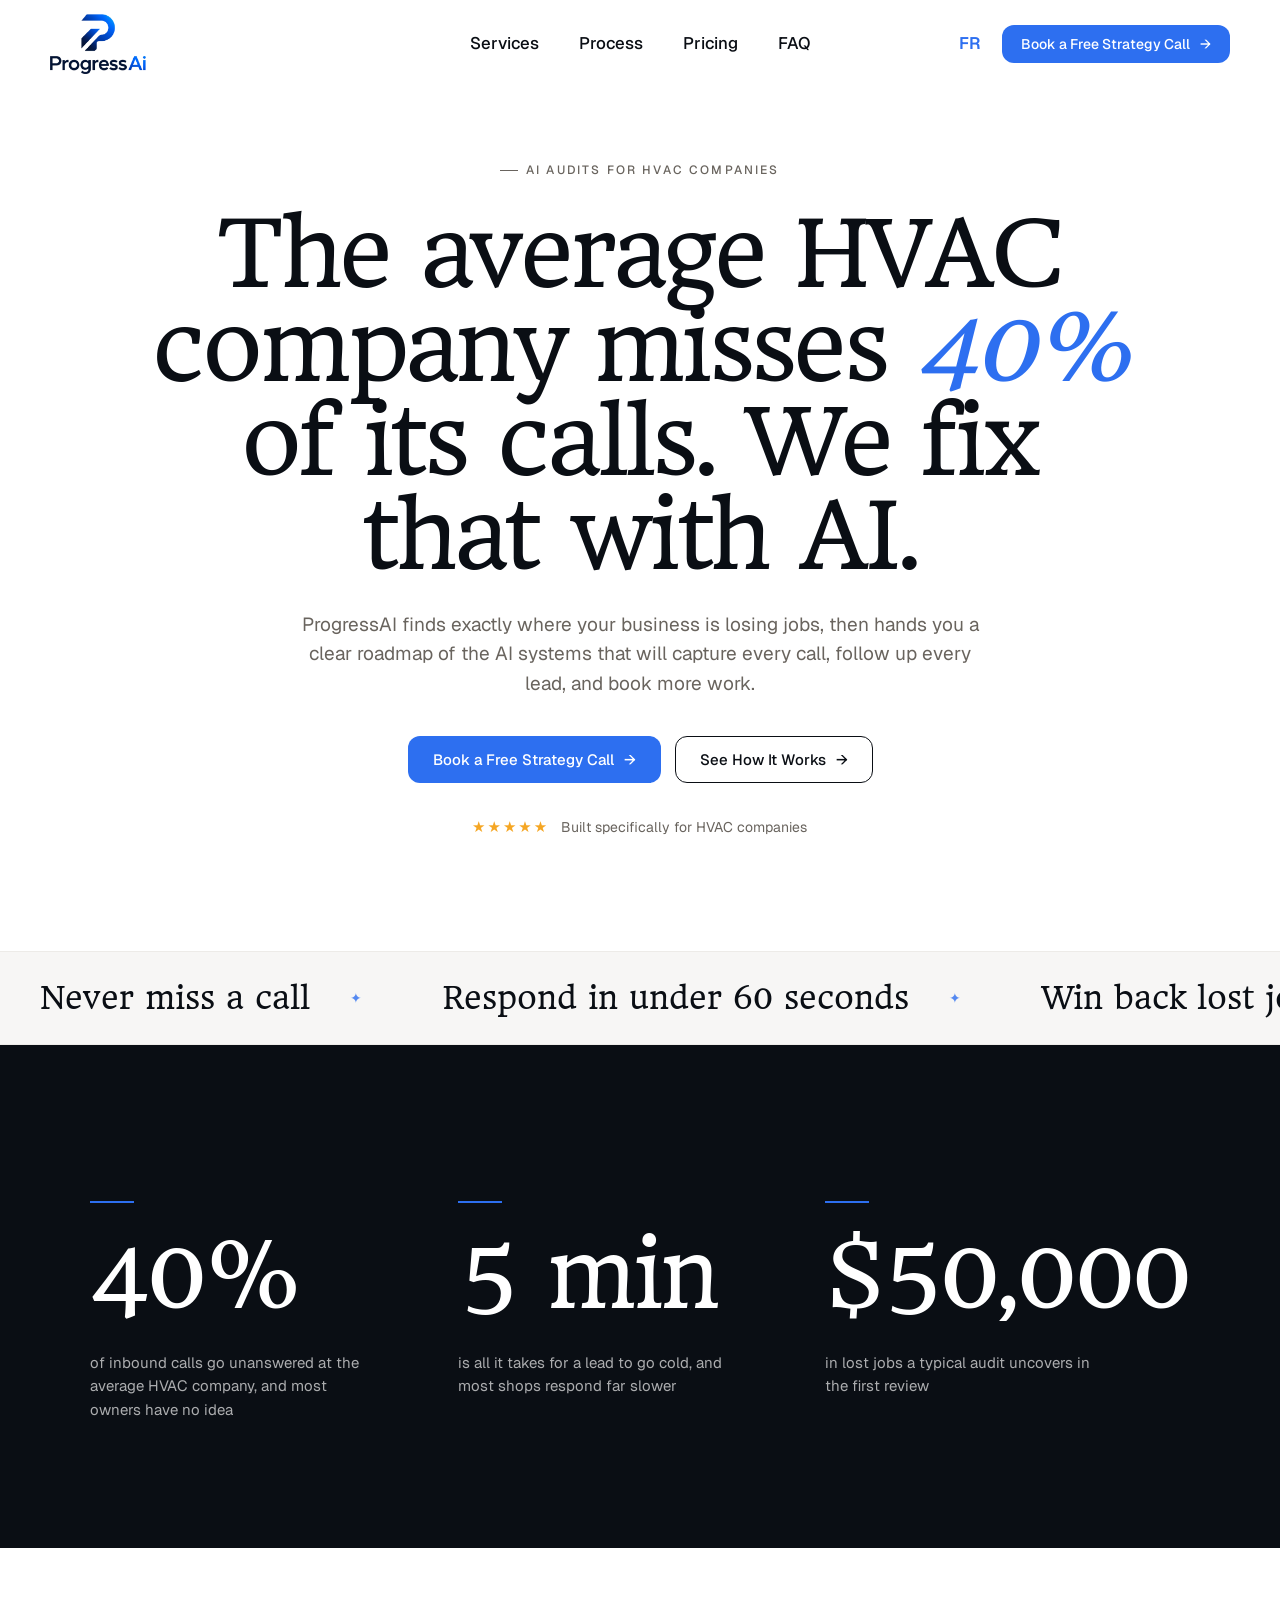
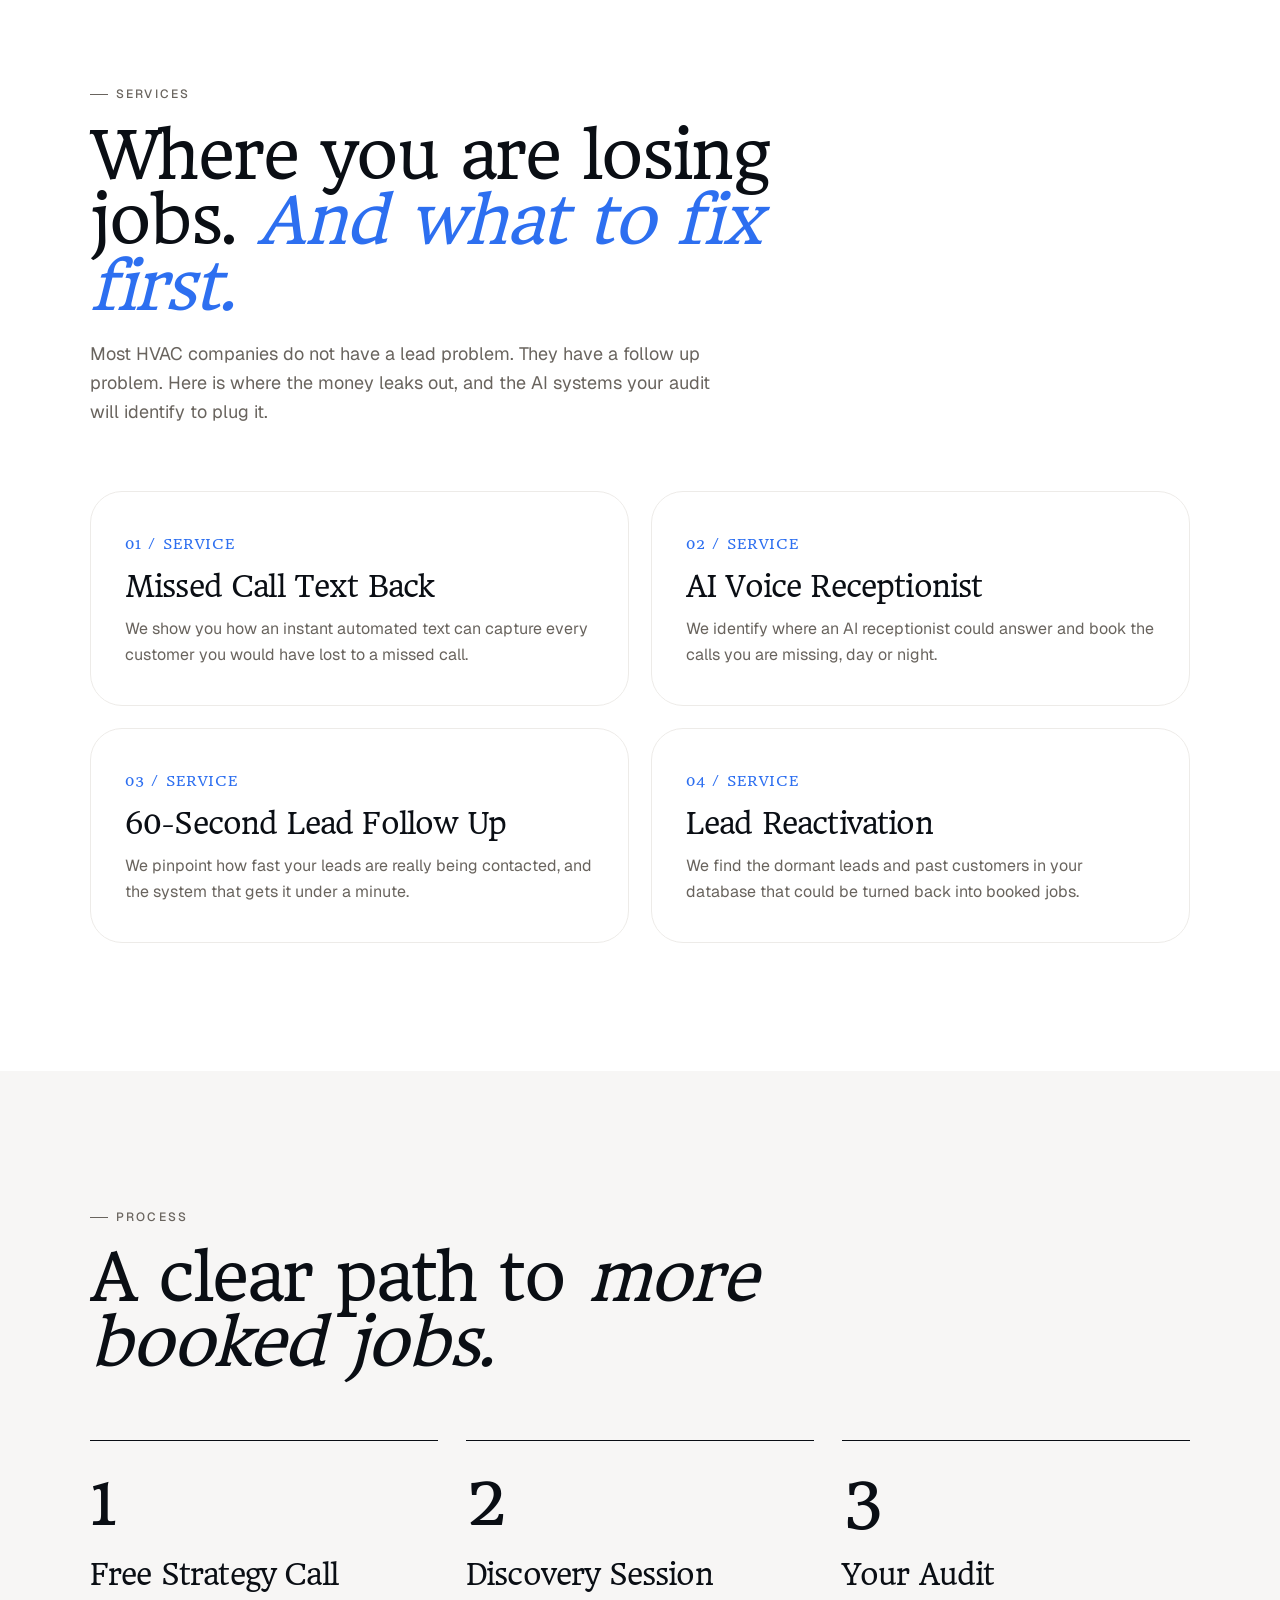
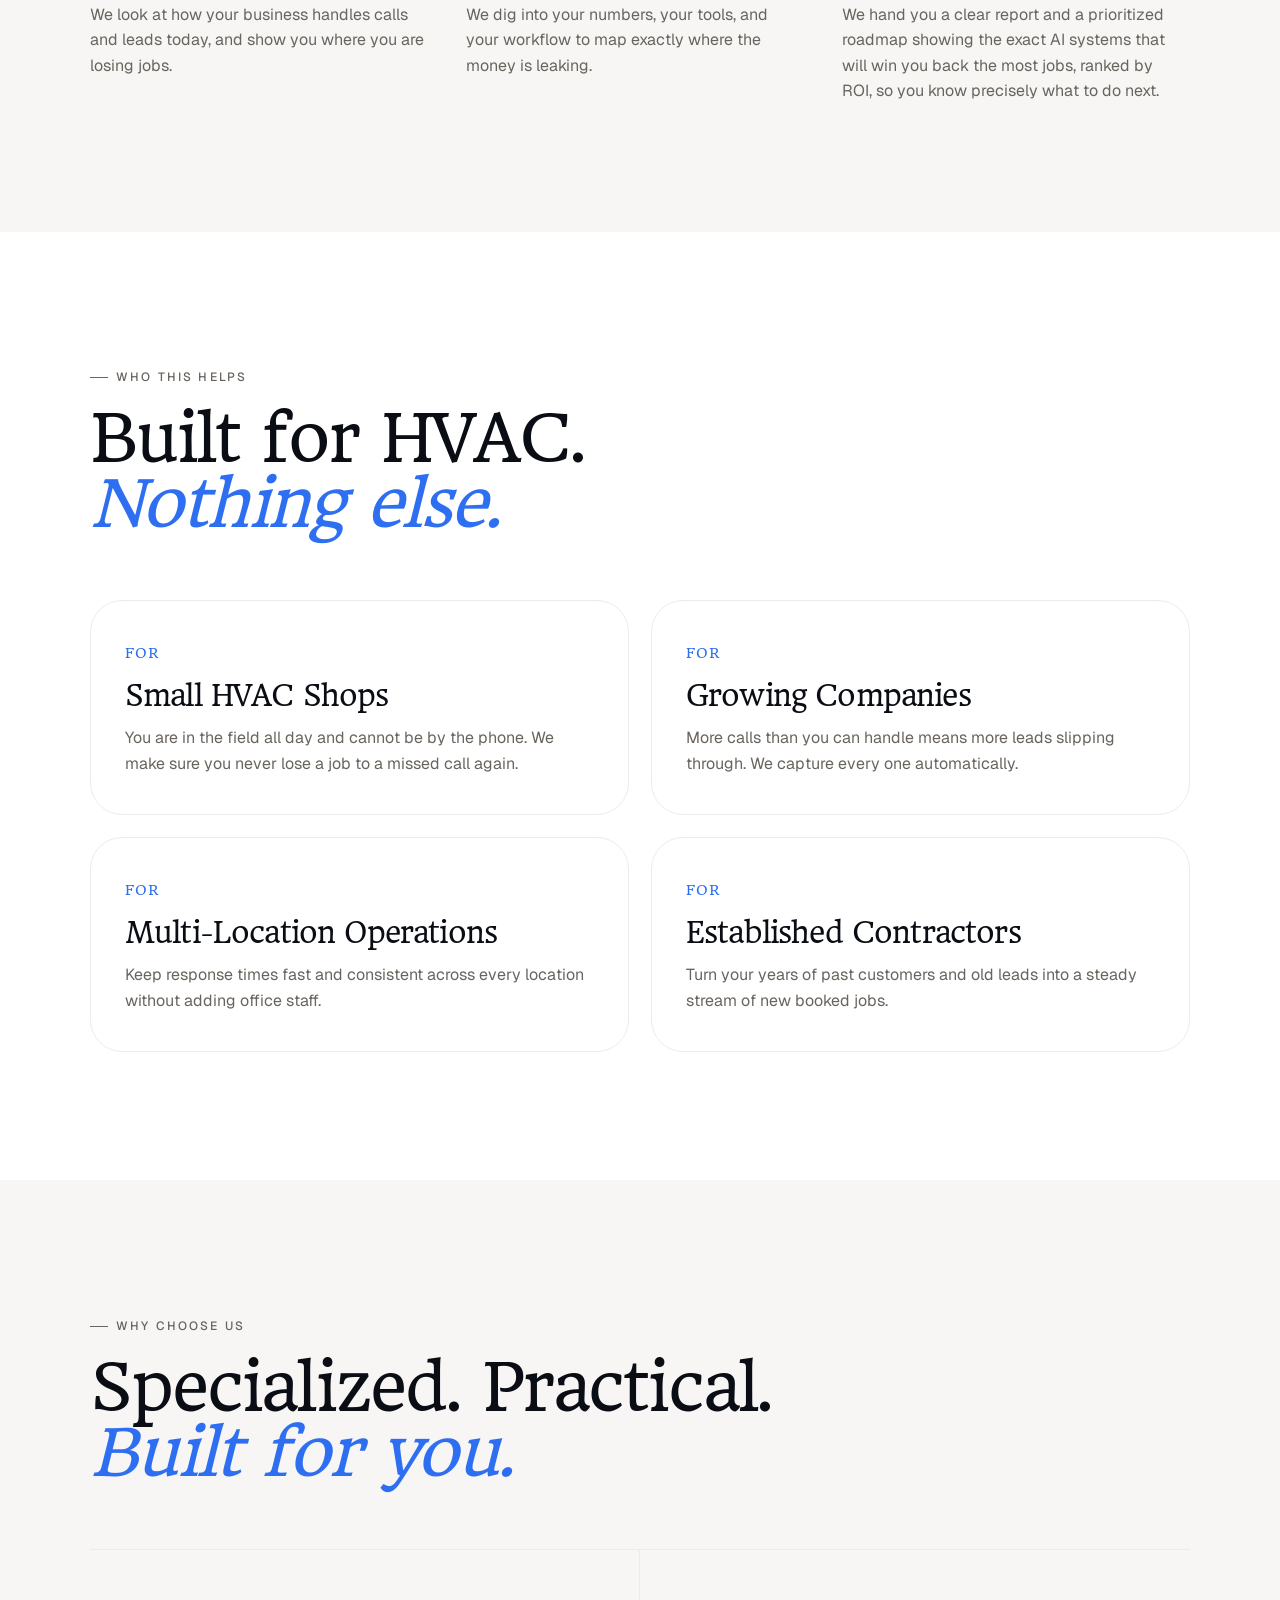
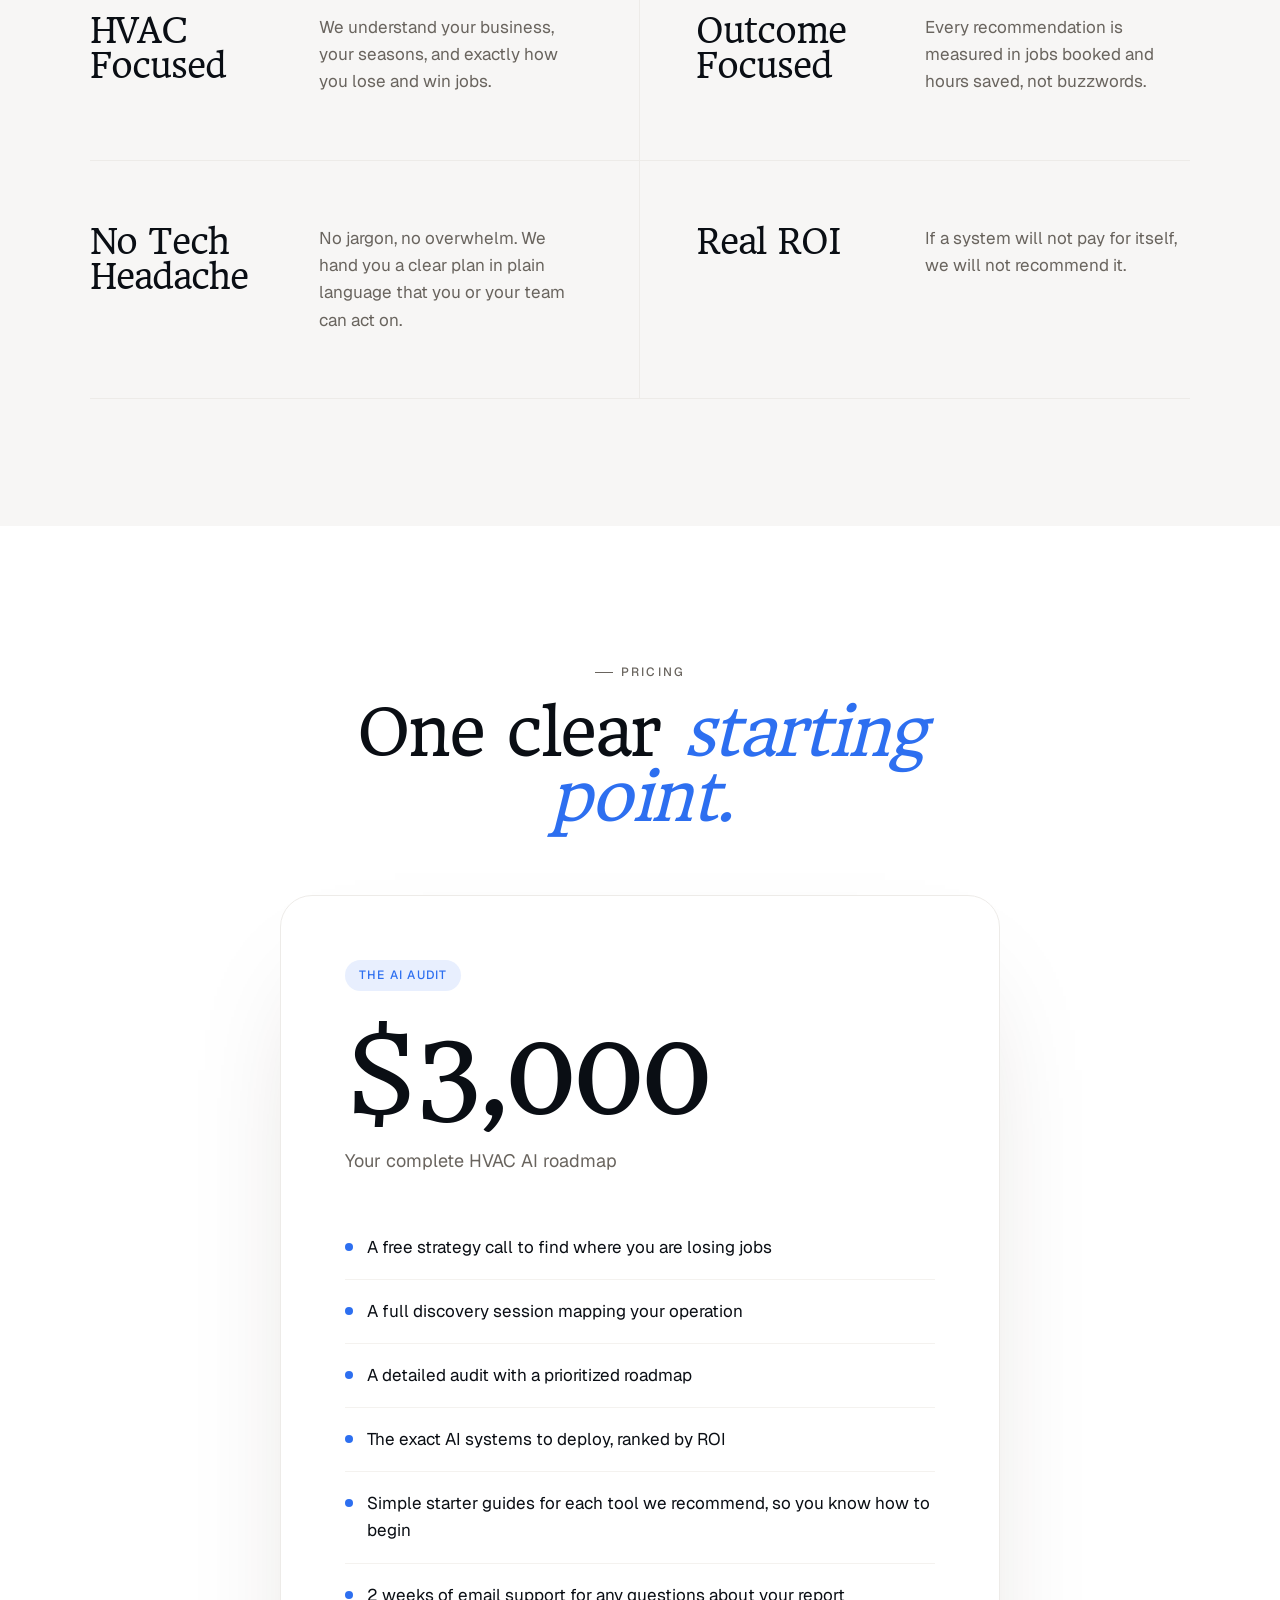
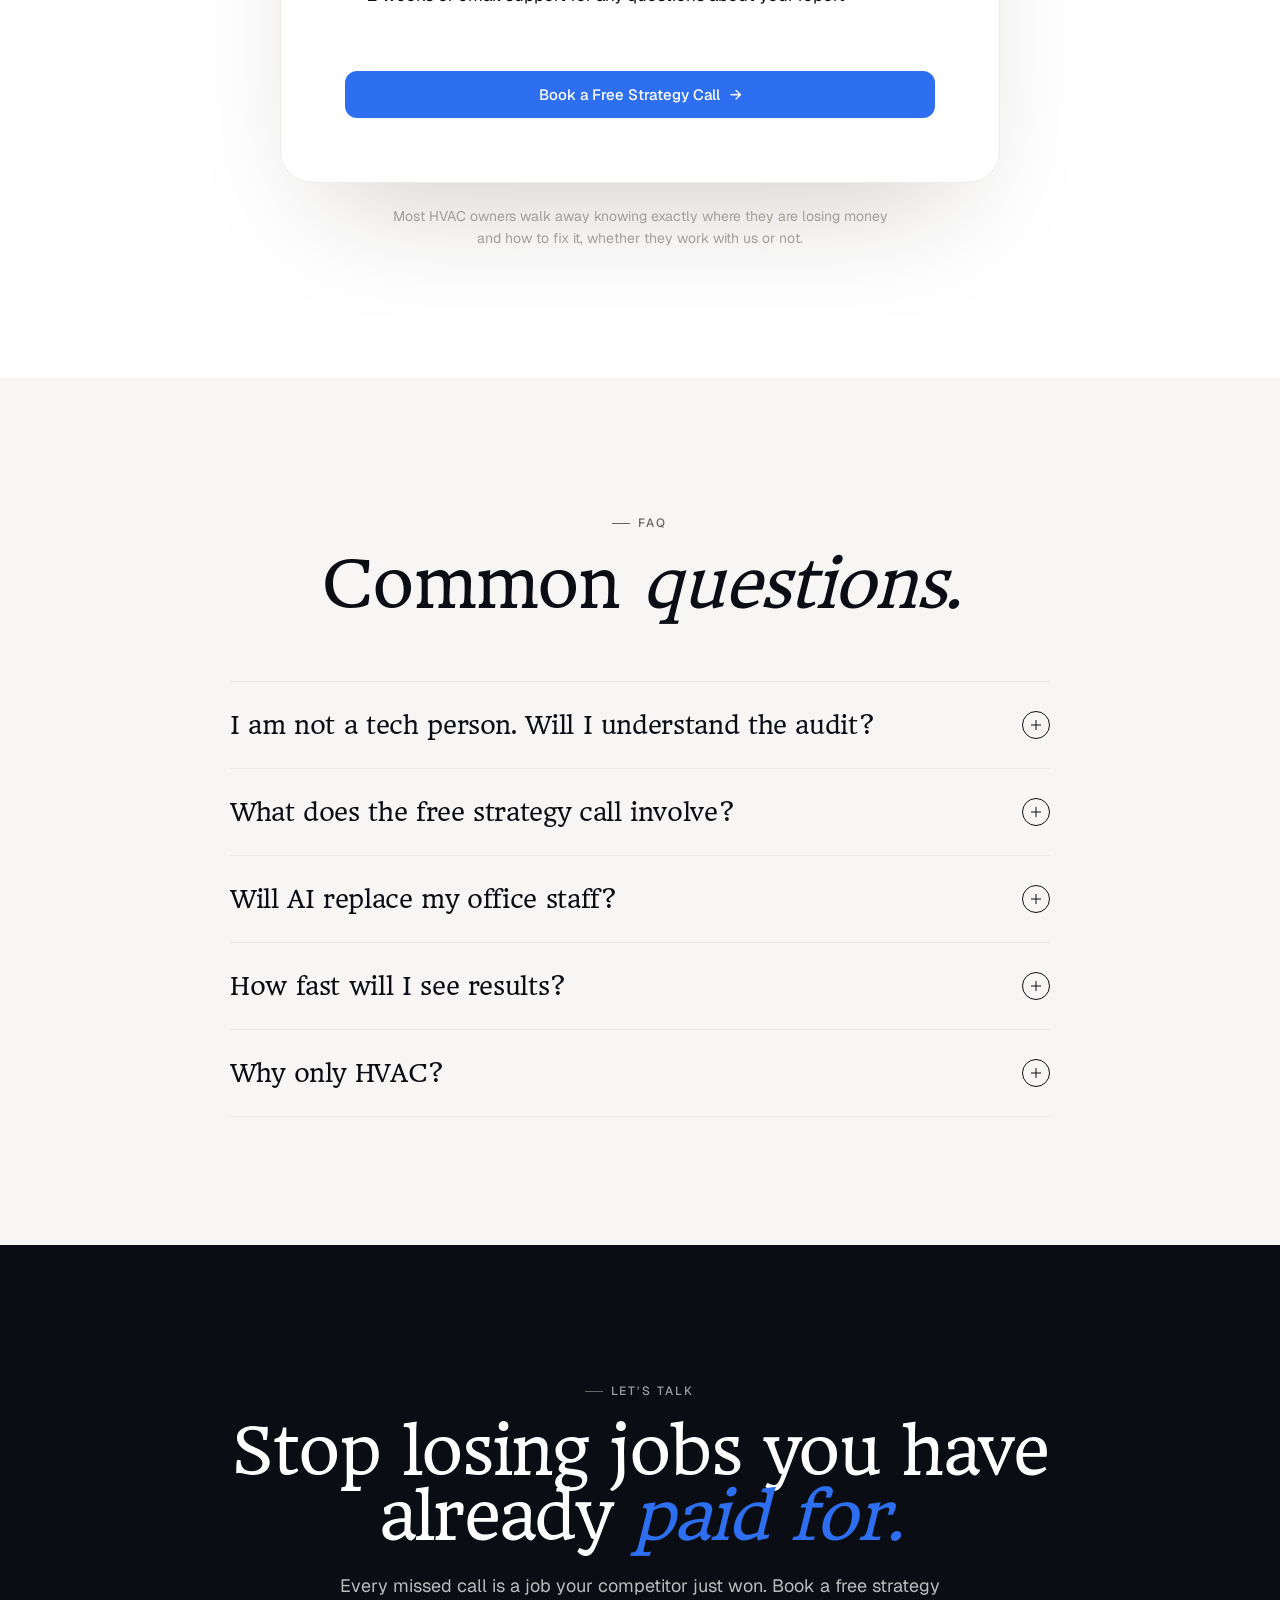
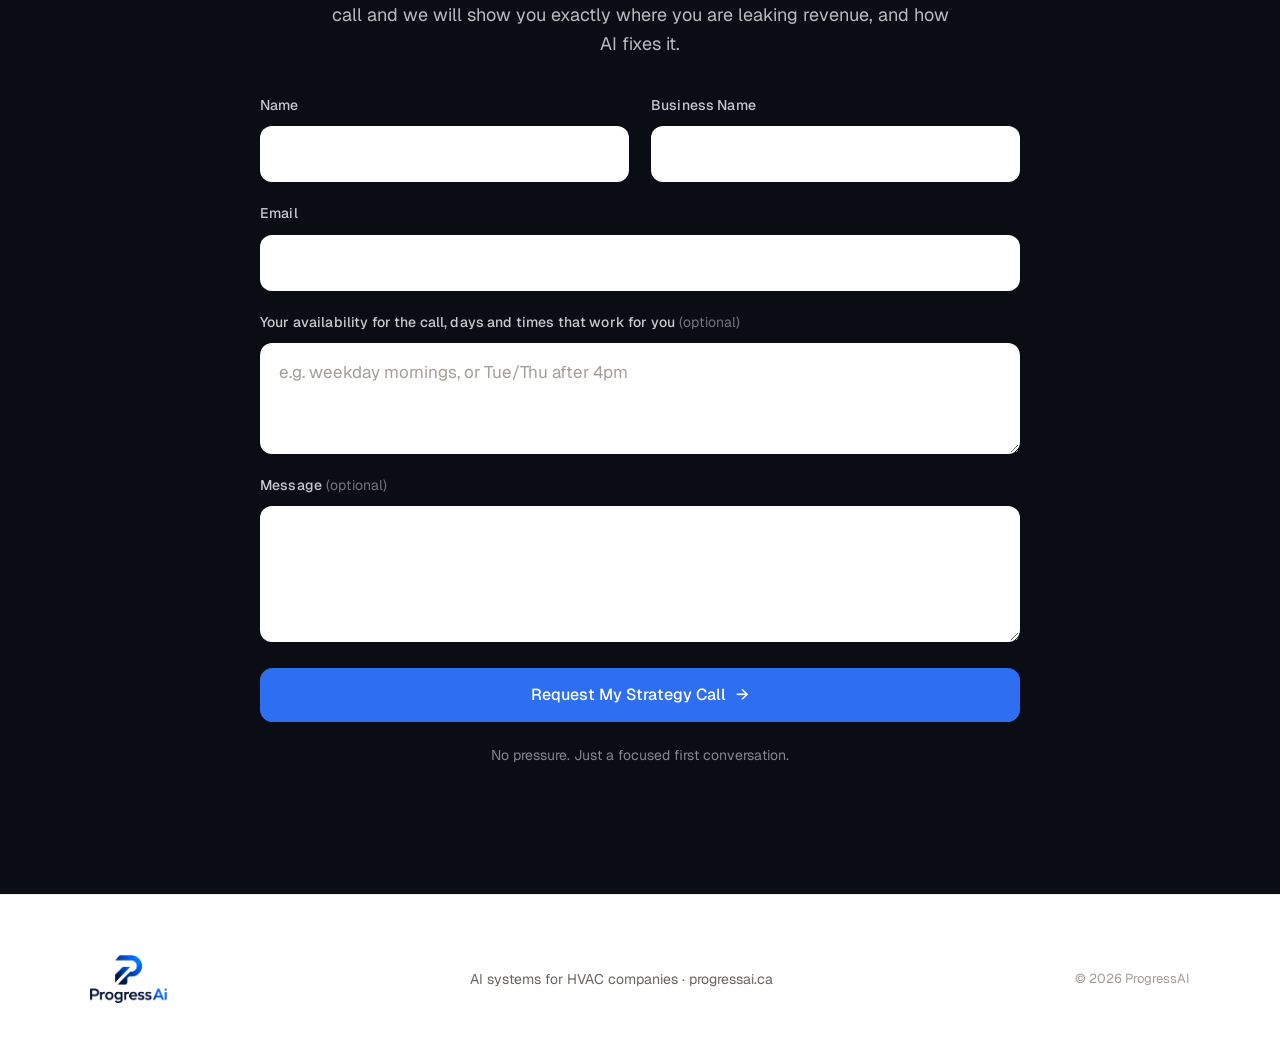
==== index.html @ b1648c54 "Initial commit: ProgressAI marketing site Bilingual (FR/EN) single-file static site for ProgressAI, " ====
<!DOCTYPE html>
<html lang="en">
<head>
<meta charset="UTF-8" />
<meta name="viewport" content="width=device-width, initial-scale=1.0" />
<title>ProgressAI — AI Audits for HVAC Companies</title>
<meta name="description" content="ProgressAI runs AI audits for HVAC companies. We find exactly where you are losing jobs and hand you a clear roadmap of the AI systems to fix it." />

<link rel="preconnect" href="https://fonts.googleapis.com" />
<link rel="preconnect" href="https://fonts.gstatic.com" crossorigin />
<link href="https://fonts.googleapis.com/css2?family=Geist:wght@300;400;500;600&family=Headland+One&display=swap" rel="stylesheet" />

<style>
  *,*::before,*::after { box-sizing: border-box; }
  html,body { margin:0; padding:0; }
  body {
    font-family: 'Geist', system-ui, -apple-system, sans-serif;
    color: #0A0E14;
    background: #FFFFFF;
    line-height: 1.6;
    font-size: 17px;
    -webkit-font-smoothing: antialiased;
    -moz-osx-font-smoothing: grayscale;
    overflow-x: hidden;
  }
  img { max-width: 100%; display: block; }
  a { color: inherit; text-decoration: none; }
  button { font-family: inherit; cursor: pointer; border: none; background: none; }

  :root {
    --bg: #FFFFFF;
    --bg-soft: #F7F6F5;
    --ink: #0A0E14;
    --ink-soft: #69645E;
    --ink-faint: #A39E97;
    --line: #EDEBE8;
    --line-soft: #F4F2EF;
    --blue: #2D6FF0;
    --blue-deep: #1A5BD9;
    --blue-tint: #E8EFFE;
    --radius: 20px;
    --radius-lg: 32px;
    --container: 1180px;
    --gutter: clamp(20px, 4vw, 40px);
    --section: clamp(80px, 10vw, 140px);
  }

  .serif { font-family: 'Headland One', Georgia, serif; font-weight: 400; letter-spacing: -0.02em; }
  h1, h2, h3, h4 {
    font-family: 'Headland One', Georgia, serif;
    font-weight: 400;
    letter-spacing: -0.03em;
    line-height: 1.02;
    margin: 0;
    color: var(--ink);
    word-wrap: break-word;
    overflow-wrap: break-word;
    hyphens: none;
  }
  h1 { font-size: clamp(44px, 7.2vw, 96px); letter-spacing: -0.04em; }
  h2 { font-size: clamp(36px, 5.2vw, 64px); }
  h3 { font-size: clamp(22px, 2.2vw, 28px); }
  p  { margin: 0; }

  .eyebrow {
    display: inline-flex; align-items: center; gap: 8px;
    font-family: 'Geist', sans-serif;
    font-size: 12px;
    font-weight: 500;
    letter-spacing: 0.18em;
    text-transform: uppercase;
    color: var(--ink-soft);
  }
  .eyebrow::before {
    content:""; width: 18px; height: 1px; background: var(--ink-soft);
  }

  .container {
    width: 100%;
    max-width: var(--container);
    padding: 0 var(--gutter);
    margin: 0 auto;
  }
  section { padding: var(--section) 0; }

  .nav {
    position: fixed; top: 0; left: 0; right: 0;
    z-index: 100;
    transition: background-color .3s ease, box-shadow .3s ease, border-color .3s ease;
    border-bottom: 1px solid transparent;
  }
  .nav-inner {
    display: grid;
    grid-template-columns: 1fr auto 1fr;
    align-items: center;
    min-height: 88px;
    padding: 12px 0;
    overflow: visible;
  }
  .nav.scrolled {
    background: rgba(255,255,255,.85);
    backdrop-filter: saturate(180%) blur(14px);
    -webkit-backdrop-filter: saturate(180%) blur(14px);
    border-bottom-color: var(--line);
  }
  .logo {
    display: flex; align-items: center; gap: 10px;
    font-family: 'Headland One', serif; font-size: 22px; letter-spacing: -0.02em;
    color: var(--ink);
  }
  .logo-mark {
    display: inline-flex; align-items: center;
    overflow: visible;
  }
  .logo-mark img {
    display: block;
    width: auto; height: auto;
    object-fit: contain;
  }
  .nav .logo-mark img { max-height: 60px; }
  footer .logo-mark img { max-height: 48px; }

  .nav-links {
    display: flex; align-items: center; gap: 2.5rem;
    list-style: none; margin: 0; padding: 0;
    justify-self: center;
  }
  .nav-links a {
    font-size: 1.05rem; font-weight: 500; color: var(--ink); position: relative;
    transition: color .2s ease;
  }
  .nav-links a::after {
    content:""; position: absolute; left: 0; right: 0; bottom: -6px;
    height: 1px; background: var(--blue);
    transform: scaleX(0); transform-origin: left;
    transition: transform .35s cubic-bezier(.2,.7,.2,1);
  }
  .nav-links a:hover::after { transform: scaleX(1); }
  .nav-cta-wrap { display: flex; align-items: center; gap: 18px; justify-self: end; }

  .lang-switch button {
    font-family: 'Geist', sans-serif;
    font-size: 1.05rem;
    font-weight: 600;
    color: var(--blue);
    line-height: 1;
    padding: 0;
    min-width: 28px;
    text-align: center;
    transition: color .2s ease;
  }
  .lang-switch button:hover { color: var(--blue-deep); }

  .btn {
    display: inline-flex; align-items: center; gap: 10px;
    font-size: 15px; font-weight: 500;
    padding: 15px 24px;
    border-radius: 12px;
    transition: transform .25s ease, background-color .25s ease, color .25s ease, border-color .25s ease, box-shadow .25s ease;
    border: 1px solid transparent;
    line-height: 1; white-space: nowrap;
  }
  .btn .arr { transition: transform .3s cubic-bezier(.2,.7,.2,1); display: inline-block; }
  .btn:hover .arr { transform: translateX(4px); }
  .btn-primary { background: var(--blue); color: #fff; }
  .btn-primary:hover { background: var(--blue-deep); box-shadow: 0 10px 30px -10px rgba(45,111,240,.45); }
  .btn-outline { background: transparent; color: var(--ink); border-color: var(--ink); }
  .btn-outline:hover { background: var(--ink); color: #fff; }
  .btn-light-outline { background: transparent; color: #fff; border-color: rgba(255,255,255,.4); }
  .btn-light-outline:hover { background: #fff; color: var(--ink); border-color: #fff; }
  .btn-small { padding: 11px 18px; font-size: 14px; }

  .hero {
    padding-top: calc(88px + clamp(24px, 5vw, 64px));
    padding-bottom: 0;
    text-align: center;
    position: relative;
  }
  .hero .container { max-width: 1080px; }
  .hero h1 { margin: 26px 0 28px; }
  .hero h1 .accent { color: var(--blue); font-style: italic; }
  .hero p.lede {
    max-width: 680px; margin: 0 auto;
    font-size: clamp(17px, 1.5vw, 19px);
    color: var(--ink-soft); line-height: 1.55;
  }
  .hero-ctas {
    display: flex; flex-wrap: wrap; justify-content: center;
    gap: 14px; margin: 38px 0 24px;
  }
  .trust {
    display: inline-flex; align-items: center; gap: 12px;
    color: var(--ink-soft); font-size: 14px;
    margin-top: 8px;
  }
  .stars { color: #F5A623; letter-spacing: 2px; font-size: 15px; }

  .ticker {
    margin-top: clamp(70px, 9vw, 110px);
    border-top: 1px solid var(--line);
    border-bottom: 1px solid var(--line);
    overflow: hidden;
    background: #F7F6F5;
  }
  .ticker-track {
    display: flex; width: max-content;
    animation: tick 38s linear infinite;
    padding: 22px 0;
  }
  .ticker-item {
    font-family: 'Headland One', serif;
    font-size: clamp(20px, 2.4vw, 30px);
    color: var(--ink);
    padding: 0 40px;
    display: inline-flex; align-items: center; gap: 40px;
    white-space: nowrap;
  }
  .ticker-item::after {
    content: "✦"; color: var(--blue); font-size: 14px; opacity: .8;
  }
  @keyframes tick {
    from { transform: translateX(0); }
    to { transform: translateX(-50%); }
  }
  @media (prefers-reduced-motion: reduce) {
    .ticker-track { animation: none; }
  }

  .stats {
    background: #0A0E14;
    color: #fff;
  }
  .stats .container { display: grid; grid-template-columns: repeat(3, 1fr); gap: 60px; }
  .stats .container > div { position: relative; padding-top: 28px; }
  .stats .container > div::before {
    content: "";
    display: block;
    width: 44px;
    height: 2px;
    background: #2D6FF0;
    margin-bottom: 28px;
  }
  .stat-num {
    font-family: 'Headland One', serif;
    font-size: clamp(56px, 7vw, 96px);
    line-height: 1;
    letter-spacing: -0.03em;
    color: #fff;
    font-variant-numeric: tabular-nums;
    font-feature-settings: "tnum" 1;
  }
  .stat-num .count { display: inline-block; contain: layout paint; }
  .stat-num .unit { color: var(--blue); }
  .stat-label {
    margin-top: 18px;
    color: rgba(255,255,255,.66);
    font-size: 15px; line-height: 1.55;
    max-width: 280px;
  }
  @media (max-width: 820px) {
    .stats .container { grid-template-columns: 1fr; gap: 50px; }
    .stat-label { max-width: none; }
  }

  .section-head { max-width: 760px; margin-bottom: 64px; }
  .section-head h2 { margin: 18px 0 22px; }
  .section-head p { color: var(--ink-soft); font-size: 18px; max-width: 640px; }

  .grid-2 { display: grid; grid-template-columns: repeat(2, 1fr); gap: 22px; }
  .grid-4 { display: grid; grid-template-columns: repeat(2, 1fr); gap: 22px; }

  .card {
    background: #fff;
    border: 1px solid var(--line);
    border-radius: var(--radius-lg);
    padding: 38px 34px;
    transition: transform .35s cubic-bezier(.2,.7,.2,1), box-shadow .35s ease, border-color .35s ease;
    position: relative;
  }
  .card:hover {
    transform: translateY(-4px);
    box-shadow: 0 30px 60px -30px rgba(46,26,6,.18);
    border-color: #D7D8DD;
  }
  .card-num {
    font-family: 'Headland One', serif;
    font-size: 14px;
    color: var(--blue);
    letter-spacing: 0.08em;
    margin-bottom: 18px;
    display: inline-block;
  }
  .card h3 { margin-bottom: 14px; }
  .card p { color: var(--ink-soft); font-size: 16px; line-height: 1.6; }

  .process-grid { display: grid; grid-template-columns: repeat(3, 1fr); gap: 28px; }
  .step {
    border-top: 1px solid var(--ink);
    padding-top: 28px;
    padding-right: 12px;
  }
  .step-num {
    font-family: 'Headland One', serif;
    font-size: 64px; line-height: 1;
    color: var(--ink);
    margin-bottom: 28px;
    display: block;
  }
  .step h3 { margin-bottom: 12px; }
  .step p { color: var(--ink-soft); font-size: 16px; }
  @media (max-width: 820px) {
    .process-grid { grid-template-columns: 1fr; gap: 36px; }
  }

  .why-grid { display: grid; grid-template-columns: repeat(2, 1fr); gap: 0; border-top: 1px solid var(--line); }
  .why-item {
    border-bottom: 1px solid var(--line);
    padding: 64px 0;
    display: grid; grid-template-columns: 1fr 1.4fr; gap: 40px;
    align-items: start;
  }
  .why-item:nth-child(odd) { padding-right: 56px; border-right: 1px solid var(--line); }
  .why-item:nth-child(even) { padding-left: 56px; }
  .why-item h3 { font-size: clamp(26px, 2.6vw, 34px); line-height: 1.05; }
  .why-item p { color: var(--ink-soft); font-size: 17px; line-height: 1.6; }
  @media (max-width: 820px) {
    .why-grid { grid-template-columns: 1fr; }
    .why-item, .why-item:nth-child(odd), .why-item:nth-child(even) {
      grid-template-columns: 1fr; padding: 44px 0; border-right: 0; gap: 18px;
    }
  }

  .pricing-wrap { display: flex; justify-content: center; }
  .price-card {
    max-width: 720px; width: 100%;
    background: #fff;
    border: 1px solid var(--line);
    border-radius: var(--radius-lg);
    padding: clamp(44px, 5vw, 72px) clamp(36px, 5vw, 64px);
    text-align: left;
    box-shadow: 0 60px 120px -55px rgba(46,26,6,.25);
    transition: transform .35s cubic-bezier(.2,.7,.2,1), box-shadow .35s ease;
  }
  .price-card:hover { transform: translateY(-4px); box-shadow: 0 70px 130px -50px rgba(46,26,6,.3); }
  .badge {
    display: inline-flex; align-items: center;
    padding: 6px 14px;
    background: var(--blue-tint); color: var(--blue);
    border-radius: 999px;
    font-size: 12px; font-weight: 500; letter-spacing: 0.1em; text-transform: uppercase;
    margin-bottom: 30px;
  }
  .price {
    font-family: 'Headland One', serif;
    font-size: clamp(72px, 8.4vw, 112px);
    line-height: 1;
    letter-spacing: -0.035em;
    color: var(--ink);
  }
  .price-line { color: var(--ink-soft); margin-top: 18px; font-size: 18px; }
  .price-list { list-style: none; padding: 0; margin: 40px 0 44px; }
  .price-list li {
    display: flex; gap: 14px; align-items: flex-start;
    padding: 18px 0;
    border-top: 1px solid var(--line-soft);
    font-size: 17px; color: var(--ink);
  }
  .price-list li:first-child { border-top: 0; }
  .price-list li::before {
    content:""; flex: 0 0 8px; height: 8px; border-radius: 50%;
    background: var(--blue); margin-top: 9px;
  }
  .price-note { margin-top: 22px; color: var(--ink-faint); font-size: 14px; text-align: center; max-width: 520px; margin-left: auto; margin-right: auto; line-height: 1.6; }

  .faq-list { max-width: 820px; margin: 0 auto; }
  .faq {
    border-bottom: 1px solid var(--line);
  }
  .faq:first-child { border-top: 1px solid var(--line); }
  .faq-q {
    width: 100%; text-align: left;
    display: flex; justify-content: space-between; align-items: center; gap: 24px;
    padding: 28px 0;
    font-family: 'Headland One', serif;
    font-size: clamp(20px, 2vw, 24px);
    color: var(--ink);
    letter-spacing: -0.015em;
    transition: color .2s ease;
  }
  .faq-q:hover { color: var(--blue); }
  .faq-icon {
    flex: 0 0 28px; width: 28px; height: 28px;
    border: 1px solid var(--ink); border-radius: 50%;
    position: relative;
    transition: background-color .25s ease, border-color .25s ease, transform .35s ease;
  }
  .faq-icon::before, .faq-icon::after {
    content:""; position: absolute; left: 50%; top: 50%;
    width: 10px; height: 1px; background: var(--ink);
    transform: translate(-50%, -50%);
    transition: transform .35s ease, background-color .25s ease;
  }
  .faq-icon::after { transform: translate(-50%, -50%) rotate(90deg); }
  .faq.open .faq-icon { background: var(--ink); }
  .faq.open .faq-icon::before, .faq.open .faq-icon::after { background: #fff; }
  .faq.open .faq-icon::after { transform: translate(-50%, -50%) rotate(0deg); }
  .faq-a {
    max-height: 0; overflow: hidden;
    transition: max-height .5s cubic-bezier(.2,.7,.2,1);
  }
  .faq-a-inner {
    padding: 0 0 28px;
    color: var(--ink-soft);
    font-size: 17px;
    max-width: 680px;
    line-height: 1.65;
  }

  .final {
    background: #0A0E14;
    color: #fff;
    text-align: center;
    border-radius: 0;
  }
  .final h2 { color: #fff; max-width: 880px; margin: 0 auto 22px; }
  .final p { color: rgba(255,255,255,.72); max-width: 620px; margin: 0 auto 36px; font-size: 18px; }
  .final .btn-primary { background: #fff; color: var(--ink); }
  .final .btn-primary:hover { background: var(--blue); color: #fff; box-shadow: 0 10px 30px -10px rgba(45,111,240,.55); }
  .final .micro { color: rgba(255,255,255,.5); font-size: 14px; margin-top: 22px; }

  .contact-form {
    max-width: 760px;
    margin: 0 auto;
    display: grid;
    grid-template-columns: 1fr 1fr;
    gap: 20px 22px;
    text-align: left;
  }
  .contact-form .field { display: flex; flex-direction: column; }
  .contact-form .field-full { grid-column: 1 / -1; }
  .contact-form label {
    font-size: 14px; font-weight: 500;
    color: rgba(255,255,255,.78);
    letter-spacing: 0.01em;
    margin-bottom: 10px;
  }
  .contact-form label .opt { opacity: .55; font-weight: 400; margin-left: 4px; }
  .contact-form input,
  .contact-form textarea {
    width: 100%;
    font-family: inherit;
    font-size: 17px;
    color: var(--ink);
    background: #fff;
    border: 1px solid transparent;
    border-radius: 12px;
    padding: 16px 18px;
    box-sizing: border-box;
    transition: border-color .2s ease, box-shadow .2s ease;
  }
  .contact-form input::placeholder,
  .contact-form textarea::placeholder { color: var(--ink-faint); }
  .contact-form input:focus,
  .contact-form textarea:focus {
    outline: none;
    border-color: var(--blue);
    box-shadow: 0 0 0 4px rgba(45,111,240,.18);
  }
  .contact-form textarea { resize: vertical; min-height: 110px; line-height: 1.5; }
  .contact-form .form-submit {
    grid-column: 1 / -1;
    width: 100%;
    justify-content: center;
    font-size: 16px;
    padding: 18px 24px;
    background: var(--blue);
    color: #fff;
    border: 1px solid var(--blue);
    margin-top: 6px;
    cursor: pointer;
  }
  .contact-form .form-submit:hover {
    background: var(--blue-deep);
    border-color: var(--blue-deep);
    box-shadow: 0 14px 32px -12px rgba(45,111,240,.6);
  }
  @media (max-width: 640px) {
    .contact-form { grid-template-columns: 1fr; gap: 16px; }
    .contact-form .field-full { grid-column: auto; }
    .contact-form .form-submit { grid-column: auto; }
  }

  footer {
    padding: 60px 0 50px;
    border-top: 1px solid var(--line);
  }
  .footer-inner {
    display: flex; justify-content: space-between; align-items: center; gap: 24px;
    flex-wrap: wrap;
  }
  .footer-meta { color: var(--ink-soft); font-size: 14px; }
  .footer-copy { color: var(--ink-faint); font-size: 13px; }

  .reveal {
    opacity: 0;
    transform: translateY(28px);
    transition: opacity .9s cubic-bezier(.2,.7,.2,1), transform .9s cubic-bezier(.2,.7,.2,1);
    transition-delay: var(--delay, 0s);
    will-change: opacity, transform;
  }
  .reveal.in {
    opacity: 1; transform: none;
  }
  @media (prefers-reduced-motion: reduce) {
    .reveal { opacity: 1; transform: none; transition: none; }
  }

  .menu-btn {
    display: none;
    width: 40px; height: 40px;
    border-radius: 999px; border: 1px solid var(--line);
    align-items: center; justify-content: center;
  }
  .menu-btn span {
    width: 16px; height: 1.5px; background: var(--ink); position: relative; display: block;
  }
  .menu-btn span::before, .menu-btn span::after {
    content:""; position: absolute; left: 0; width: 16px; height: 1.5px; background: var(--ink);
  }
  .menu-btn span::before { top: -5px; }
  .menu-btn span::after { top: 5px; }

  @media (max-width: 880px) {
    .nav-links { display: none; }
    .menu-btn { display: inline-flex; }
    .nav-cta-wrap .btn { display: none; }
    .grid-2, .grid-4 { grid-template-columns: 1fr; }
    .why-grid { grid-template-columns: 1fr; }
  }

  .mobile-drawer {
    position: fixed; inset: 88px 0 0 0;
    background: #fff; z-index: 99;
    transform: translateY(-12px); opacity: 0; pointer-events: none;
    transition: opacity .3s ease, transform .3s ease;
    border-top: 1px solid var(--line);
  }
  .mobile-drawer.open { opacity: 1; transform: none; pointer-events: auto; }
  .mobile-drawer ul {
    list-style: none; padding: 30px var(--gutter); margin: 0;
    display: flex; flex-direction: column; gap: 6px;
  }
  .mobile-drawer a {
    display: block;
    font-family: 'Headland One', serif;
    font-size: 28px;
    padding: 14px 0;
    border-bottom: 1px solid var(--line-soft);
  }
  .mobile-drawer .btn { margin-top: 22px; }
</style>
</head>
<body>

<nav class="nav" id="nav">
  <div class="container nav-inner">
    <a href="#" class="logo" aria-label="ProgressAI home">
      <span class="logo-mark"><img src="progressai_logo_hd.png" alt="ProgressAI" /></span>
    </a>
    <ul class="nav-links">
      <li><a href="#services" data-fr="Services">Services</a></li>
      <li><a href="#process" data-fr="Démarche">Process</a></li>
      <li><a href="#pricing" data-fr="Tarifs">Pricing</a></li>
      <li><a href="#faq" data-fr="FAQ">FAQ</a></li>
    </ul>
    <div class="nav-cta-wrap">
      <div class="lang-switch">
        <button type="button" id="langToggle" aria-label="Change language / Changer de langue">FR</button>
      </div>
      <a href="#book" class="btn btn-primary btn-small"><span data-fr="Réserver un appel stratégique gratuit">Book a Free Strategy Call</span> <span class="arr">→</span></a>
      <button class="menu-btn" id="menuBtn" aria-label="Open menu"><span></span></button>
    </div>
  </div>
</nav>

<div class="mobile-drawer" id="drawer">
  <ul>
    <li><a href="#services" data-fr="Services">Services</a></li>
    <li><a href="#process" data-fr="Démarche">Process</a></li>
    <li><a href="#pricing" data-fr="Tarifs">Pricing</a></li>
    <li><a href="#faq" data-fr="FAQ">FAQ</a></li>
    <li><a href="#book" class="btn btn-primary"><span data-fr="Réserver un appel stratégique gratuit">Book a Free Strategy Call</span> <span class="arr">→</span></a></li>
  </ul>
</div>

<header class="hero">
  <div class="container">
    <span class="eyebrow reveal" data-fr="Audits IA pour entreprises de CVC">AI Audits for HVAC Companies</span>
    <h1 class="reveal" style="--delay:.08s">
      <span data-fr="L'entreprise de CVC moyenne manque ">The average HVAC company misses </span><span class="accent" data-fr="40&#160;%">40%</span><span data-fr=" de ses appels. Nous corrigeons cela avec l'IA."> of its calls. We fix that with AI.</span>
    </h1>
    <p class="lede reveal" style="--delay:.16s" data-fr="ProgressAI trouve exactement où votre entreprise perd des contrats, puis vous remet une feuille de route claire des systèmes d'IA qui captent chaque appel, relancent chaque client potentiel et réservent plus de travail.">
      ProgressAI finds exactly where your business is losing jobs, then hands you a clear roadmap of the AI systems that will capture every call, follow up every lead, and book more work.
    </p>
    <div class="hero-ctas reveal" style="--delay:.22s">
      <a href="#book" class="btn btn-primary"><span data-fr="Réserver un appel stratégique gratuit">Book a Free Strategy Call</span> <span class="arr">→</span></a>
      <a href="#process" class="btn btn-outline"><span data-fr="Voir comment ça marche">See How It Works</span> <span class="arr">→</span></a>
    </div>
    <div class="trust reveal" style="--delay:.3s">
      <span class="stars" aria-hidden="true">★★★★★</span>
      <span data-fr="Conçu spécialement pour les entreprises de CVC">Built specifically for HVAC companies</span>
    </div>
  </div>

  <div class="ticker reveal" style="--delay:.4s" aria-hidden="true">
    <div class="ticker-track" id="ticker">
      <span class="ticker-item" data-fr="Ne manquez plus aucun appel">Never miss a call</span>
      <span class="ticker-item" data-fr="Répondez en moins de 60 secondes">Respond in under 60 seconds</span>
      <span class="ticker-item" data-fr="Récupérez les contrats perdus">Win back lost jobs</span>
      <span class="ticker-item" data-fr="Automatisez les relances">Automate the follow up</span>
      <span class="ticker-item" data-fr="Réservez plus de travail">Book more work</span>
      <span class="ticker-item" data-fr="Ne manquez plus aucun appel">Never miss a call</span>
      <span class="ticker-item" data-fr="Répondez en moins de 60 secondes">Respond in under 60 seconds</span>
      <span class="ticker-item" data-fr="Récupérez les contrats perdus">Win back lost jobs</span>
      <span class="ticker-item" data-fr="Automatisez les relances">Automate the follow up</span>
      <span class="ticker-item" data-fr="Réservez plus de travail">Book more work</span>
    </div>
  </div>
</header>

<section class="stats">
  <div class="container">
    <div class="reveal">
      <div class="stat-num"><span class="count" data-target="40" data-suffix="%" data-suffix-fr="&#160;%">0%</span></div>
      <div class="stat-label" data-fr="des appels entrants restent sans réponse dans l'entreprise de CVC moyenne, et la plupart des propriétaires l'ignorent">of inbound calls go unanswered at the average HVAC company, and most owners have no idea</div>
    </div>
    <div class="reveal" style="--delay:.12s">
      <div class="stat-num"><span class="count" data-target="5" data-suffix=" min">0 min</span></div>
      <div class="stat-label" data-fr="suffisent pour qu'un client potentiel se refroidisse, et la plupart des entreprises répondent bien plus lentement">is all it takes for a lead to go cold, and most shops respond far slower</div>
    </div>
    <div class="reveal" style="--delay:.24s">
      <div class="stat-num"><span class="count" data-target="50000" data-prefix="$" data-prefix-fr="" data-suffix-fr="&#160;$">$0</span></div>
      <div class="stat-label" data-fr="en contrats perdus qu'un audit typique révèle dès le premier examen">in lost jobs a typical audit uncovers in the first review</div>
    </div>
  </div>
</section>

<section id="services">
  <div class="container">
    <div class="section-head">
      <span class="eyebrow reveal" data-fr="Services">Services</span>
      <h2 class="reveal" style="--delay:.08s"><span data-fr="Là où vous perdez des contrats. ">Where you are losing jobs. </span><em style="font-style:italic;color:var(--blue);" data-fr="Et quoi corriger en premier.">And what to fix first.</em></h2>
      <p class="reveal" style="--delay:.16s" data-fr="La plupart des entreprises de CVC n'ont pas un problème de clients potentiels. Elles ont un problème de relance. Voici par où l'argent s'échappe, et les systèmes d'IA que votre audit identifiera pour colmater la fuite.">Most HVAC companies do not have a lead problem. They have a follow up problem. Here is where the money leaks out, and the AI systems your audit will identify to plug it.</p>
    </div>
    <div class="grid-4">
      <div class="card reveal">
        <span class="card-num" data-fr="01 / SERVICE">01 / SERVICE</span>
        <h3 data-fr="Texto automatique après un appel manqué">Missed Call Text Back</h3>
        <p data-fr="Nous vous montrons comment un texto automatique instantané peut récupérer chaque client que vous auriez perdu à cause d'un appel manqué.">We show you how an instant automated text can capture every customer you would have lost to a missed call.</p>
      </div>
      <div class="card reveal" style="--delay:.08s">
        <span class="card-num" data-fr="02 / SERVICE">02 / SERVICE</span>
        <h3 data-fr="Réceptionniste vocale IA">AI Voice Receptionist</h3>
        <p data-fr="Nous repérons où une réceptionniste IA pourrait répondre et réserver les appels que vous manquez, jour et nuit.">We identify where an AI receptionist could answer and book the calls you are missing, day or night.</p>
      </div>
      <div class="card reveal" style="--delay:.16s">
        <span class="card-num" data-fr="03 / SERVICE">03 / SERVICE</span>
        <h3 data-fr="Relance des clients potentiels en moins de 60 secondes">60-Second Lead Follow Up</h3>
        <p data-fr="Nous déterminons à quelle vitesse vos clients potentiels sont réellement contactés, et le système qui ramène ce délai sous la minute.">We pinpoint how fast your leads are really being contacted, and the system that gets it under a minute.</p>
      </div>
      <div class="card reveal" style="--delay:.24s">
        <span class="card-num" data-fr="04 / SERVICE">04 / SERVICE</span>
        <h3 data-fr="Réactivation des clients potentiels">Lead Reactivation</h3>
        <p data-fr="Nous trouvons dans votre base de données les clients potentiels inactifs et anciens clients qui pourraient redevenir des contrats réservés.">We find the dormant leads and past customers in your database that could be turned back into booked jobs.</p>
      </div>
    </div>
  </div>
</section>

<section id="process" style="background:#F7F6F5;">
  <div class="container">
    <div class="section-head">
      <span class="eyebrow reveal" data-fr="Démarche">Process</span>
      <h2 class="reveal" style="--delay:.08s"><span data-fr="Un chemin clair vers ">A clear path to </span><em style="font-style:italic;" data-fr="plus de contrats réservés.">more booked jobs.</em></h2>
    </div>
    <div class="process-grid">
      <div class="step reveal">
        <span class="step-num">1</span>
        <h3 data-fr="Appel stratégique gratuit">Free Strategy Call</h3>
        <p data-fr="Nous examinons comment votre entreprise gère ses appels et ses clients potentiels aujourd'hui, et vous montrons où vous perdez des contrats.">We look at how your business handles calls and leads today, and show you where you are losing jobs.</p>
      </div>
      <div class="step reveal" style="--delay:.1s">
        <span class="step-num">2</span>
        <h3 data-fr="Séance de découverte">Discovery Session</h3>
        <p data-fr="Nous analysons vos chiffres, vos outils et votre flux de travail pour cartographier exactement où l'argent fuit.">We dig into your numbers, your tools, and your workflow to map exactly where the money is leaking.</p>
      </div>
      <div class="step reveal" style="--delay:.2s">
        <span class="step-num">3</span>
        <h3 data-fr="Votre audit">Your Audit</h3>
        <p data-fr="Nous vous remettons un rapport clair et une feuille de route priorisée présentant les systèmes d'IA exacts qui vous feront récupérer le plus de contrats, classés par rendement, afin que vous sachiez précisément quoi faire ensuite.">We hand you a clear report and a prioritized roadmap showing the exact AI systems that will win you back the most jobs, ranked by ROI, so you know precisely what to do next.</p>
      </div>
    </div>
  </div>
</section>

<section id="who">
  <div class="container">
    <div class="section-head">
      <span class="eyebrow reveal" data-fr="À qui ça s'adresse">Who this helps</span>
      <h2 class="reveal" style="--delay:.08s"><span data-fr="Conçu pour le CVC. ">Built for HVAC. </span><em style="font-style:italic;color:var(--blue);" data-fr="Rien d'autre.">Nothing else.</em></h2>
    </div>
    <div class="grid-4">
      <div class="card reveal">
        <span class="card-num" data-fr="POUR">FOR</span>
        <h3 data-fr="Petites entreprises de CVC">Small HVAC Shops</h3>
        <p data-fr="Vous êtes sur le terrain toute la journée et ne pouvez pas rester près du téléphone. Nous faisons en sorte que vous ne perdiez plus jamais un contrat à cause d'un appel manqué.">You are in the field all day and cannot be by the phone. We make sure you never lose a job to a missed call again.</p>
      </div>
      <div class="card reveal" style="--delay:.08s">
        <span class="card-num" data-fr="POUR">FOR</span>
        <h3 data-fr="Entreprises en croissance">Growing Companies</h3>
        <p data-fr="Plus d'appels que vous ne pouvez gérer, c'est plus de clients potentiels qui filent. Nous les captons tous automatiquement.">More calls than you can handle means more leads slipping through. We capture every one automatically.</p>
      </div>
      <div class="card reveal" style="--delay:.16s">
        <span class="card-num" data-fr="POUR">FOR</span>
        <h3 data-fr="Entreprises multi-sites">Multi-Location Operations</h3>
        <p data-fr="Gardez des temps de réponse rapides et constants sur tous vos sites sans ajouter de personnel de bureau.">Keep response times fast and consistent across every location without adding office staff.</p>
      </div>
      <div class="card reveal" style="--delay:.24s">
        <span class="card-num" data-fr="POUR">FOR</span>
        <h3 data-fr="Entrepreneurs établis">Established Contractors</h3>
        <p data-fr="Transformez vos années d'anciens clients et de vieux clients potentiels en un flux constant de nouveaux contrats réservés.">Turn your years of past customers and old leads into a steady stream of new booked jobs.</p>
      </div>
    </div>
  </div>
</section>

<section id="why" style="background:#F7F6F5;">
  <div class="container">
    <div class="section-head">
      <span class="eyebrow reveal" data-fr="Pourquoi nous choisir">Why choose us</span>
      <h2 class="reveal" style="--delay:.08s"><span data-fr="Spécialisé. Concret. ">Specialized. Practical. </span><em style="font-style:italic;color:var(--blue);" data-fr="Conçu pour vous.">Built for you.</em></h2>
    </div>
    <div class="why-grid">
      <div class="why-item reveal">
        <h3 data-fr="Spécialisé en CVC">HVAC Focused</h3>
        <p data-fr="Nous comprenons votre entreprise, vos saisons et exactement comment vous gagnez et perdez des contrats.">We understand your business, your seasons, and exactly how you lose and win jobs.</p>
      </div>
      <div class="why-item reveal" style="--delay:.08s">
        <h3 data-fr="Axé sur les résultats">Outcome Focused</h3>
        <p data-fr="Chaque recommandation se mesure en contrats réservés et en heures économisées, pas en mots à la mode.">Every recommendation is measured in jobs booked and hours saved, not buzzwords.</p>
      </div>
      <div class="why-item reveal" style="--delay:.16s">
        <h3 data-fr="Aucun casse-tête technique">No Tech Headache</h3>
        <p data-fr="Pas de jargon, pas de surcharge. Nous vous remettons un plan clair, en langage simple, sur lequel vous ou votre équipe pouvez agir.">No jargon, no overwhelm. We hand you a clear plan in plain language that you or your team can act on.</p>
      </div>
      <div class="why-item reveal" style="--delay:.24s">
        <h3 data-fr="Un vrai rendement">Real ROI</h3>
        <p data-fr="Si un système ne se rentabilise pas, nous ne le recommandons pas.">If a system will not pay for itself, we will not recommend it.</p>
      </div>
    </div>
  </div>
</section>

<section id="pricing">
  <div class="container">
    <div class="section-head" style="text-align:center; max-width:760px; margin-left:auto; margin-right:auto;">
      <span class="eyebrow reveal" style="margin-left:auto;margin-right:auto;" data-fr="Tarifs">Pricing</span>
      <h2 class="reveal" style="--delay:.08s"><span data-fr="Un point de départ ">One clear </span><em style="font-style:italic;color:var(--blue);" data-fr="clair.">starting point.</em></h2>
    </div>
    <div class="pricing-wrap reveal" style="--delay:.16s">
      <div class="price-card">
        <span class="badge" data-fr="L'audit IA">The AI Audit</span>
        <div class="price" data-fr="3&#160;000&#160;$">$3,000</div>
        <div class="price-line" data-fr="Votre feuille de route IA complète pour le CVC">Your complete HVAC AI roadmap</div>
        <ul class="price-list">
          <li data-fr="Un appel stratégique gratuit pour trouver où vous perdez des contrats">A free strategy call to find where you are losing jobs</li>
          <li data-fr="Une séance de découverte complète cartographiant votre exploitation">A full discovery session mapping your operation</li>
          <li data-fr="Un audit détaillé avec une feuille de route priorisée">A detailed audit with a prioritized roadmap</li>
          <li data-fr="Les systèmes d'IA exacts à déployer, classés par rendement">The exact AI systems to deploy, ranked by ROI</li>
          <li data-fr="Des guides de démarrage simples pour chaque outil recommandé, pour savoir par où commencer">Simple starter guides for each tool we recommend, so you know how to begin</li>
          <li data-fr="Deux semaines de soutien par courriel pour toute question sur votre rapport">2 weeks of email support for any questions about your report</li>
        </ul>
        <a href="#book" class="btn btn-primary" style="width:100%; justify-content:center;"><span data-fr="Réserver un appel stratégique gratuit">Book a Free Strategy Call</span> <span class="arr">→</span></a>
      </div>
    </div>
    <p class="price-note reveal" style="--delay:.22s" data-fr="La plupart des propriétaires d'entreprises de CVC repartent en sachant exactement où ils perdent de l'argent et comment y remédier, qu'ils travaillent avec nous ou non.">Most HVAC owners walk away knowing exactly where they are losing money and how to fix it, whether they work with us or not.</p>
  </div>
</section>

<section id="faq" style="background:#F7F6F5;">
  <div class="container">
    <div class="section-head" style="text-align:center; max-width:760px; margin-left:auto; margin-right:auto;">
      <span class="eyebrow reveal" style="margin-left:auto;margin-right:auto;" data-fr="FAQ">FAQ</span>
      <h2 class="reveal" style="--delay:.08s"><span data-fr="Questions ">Common </span><em style="font-style:italic;" data-fr="fréquentes.">questions.</em></h2>
    </div>
    <div class="faq-list">
      <div class="faq reveal">
        <button class="faq-q" aria-expanded="false">
          <span data-fr="Je ne suis pas une personne technique. Vais-je comprendre l'audit?">I am not a tech person. Will I understand the audit?</span>
          <span class="faq-icon" aria-hidden="true"></span>
        </button>
        <div class="faq-a"><div class="faq-a-inner" data-fr="Oui. Nous vous remettons un rapport clair, en langage simple et sans jargon, qui montre exactement où vous perdez des contrats et quoi faire à ce sujet. Vous décidez comment et quand passer à l'action.">Yes. We hand you a clear report in plain language, no jargon, that shows exactly where you are losing jobs and what to do about it. You decide how and when to act on it.</div></div>
      </div>
      <div class="faq reveal" style="--delay:.05s">
        <button class="faq-q" aria-expanded="false">
          <span data-fr="En quoi consiste l'appel stratégique gratuit?">What does the free strategy call involve?</span>
          <span class="faq-icon" aria-hidden="true"></span>
        </button>
        <div class="faq-a"><div class="faq-a-inner" data-fr="Un court appel où nous examinons comment vous gérez actuellement vos appels et vos clients potentiels, et où nous vous montrons exactement où des contrats vous échappent. Sans pression, sans engagement.">A short call where we look at how you currently handle calls and leads, and show you exactly where jobs are slipping through. No pressure, no obligation.</div></div>
      </div>
      <div class="faq reveal" style="--delay:.1s">
        <button class="faq-q" aria-expanded="false">
          <span data-fr="L'IA va-t-elle remplacer mon personnel de bureau?">Will AI replace my office staff?</span>
          <span class="faq-icon" aria-hidden="true"></span>
        </button>
        <div class="faq-a"><div class="faq-a-inner" data-fr="Non. L'audit identifie où l'IA pourrait gérer les appels et les clients potentiels que vous manquez actuellement, surtout en dehors des heures d'ouverture. Il s'agit de trouver des occasions que votre équipe est trop occupée pour saisir, pas de remplacer qui que ce soit.">No. The audit identifies where AI could handle the calls and leads you are currently missing, especially after hours. It is about finding opportunities your team is too busy to catch, not replacing anyone.</div></div>
      </div>
      <div class="faq reveal" style="--delay:.15s">
        <button class="faq-q" aria-expanded="false">
          <span data-fr="À quelle vitesse vais-je voir des résultats?">How fast will I see results?</span>
          <span class="faq-icon" aria-hidden="true"></span>
        </button>
        <div class="faq-a"><div class="faq-a-inner" data-fr="Votre audit vous présente d'abord les occasions au meilleur rendement, classées pour que vous sachiez exactement quoi prioriser. La rapidité avec laquelle vous agissez ne dépend que de vous.">Your audit shows you the highest-ROI opportunities first, ranked so you know exactly what to prioritize. How fast you act is up to you.</div></div>
      </div>
      <div class="faq reveal" style="--delay:.2s">
        <button class="faq-q" aria-expanded="false">
          <span data-fr="Pourquoi seulement le CVC?">Why only HVAC?</span>
          <span class="faq-icon" aria-hidden="true"></span>
        </button>
        <div class="faq-a"><div class="faq-a-inner" data-fr="Nous spécialiser signifie que nous comprenons vos saisons, la valeur de vos contrats et exactement comment les entreprises de CVC gagnent et perdent du travail. C'est cette spécialisation qui rend nos recommandations réellement efficaces.">Specializing means we understand your seasons, your job values, and exactly how HVAC companies win and lose work. That focus is what makes our recommendations actually work.</div></div>
      </div>
    </div>
  </div>
</section>

<section class="final" id="book">
  <div class="container">
    <span class="eyebrow reveal" style="color:rgba(255,255,255,.6);" data-fr="Discutons">Let's talk</span>
    <h2 class="reveal" style="--delay:.08s; margin-top:18px;"><span data-fr="Cessez de perdre des contrats que vous avez déjà ">Stop losing jobs you have already </span><em style="font-style:italic;color:#2D6FF0;" data-fr="payés.">paid for.</em></h2>
    <p class="reveal" style="--delay:.16s" data-fr="Chaque appel manqué est un contrat que votre concurrent vient de gagner. Réservez un appel stratégique gratuit et nous vous montrerons exactement où vos revenus fuient, et comment l'IA y remédie.">Every missed call is a job your competitor just won. Book a free strategy call and we will show you exactly where you are leaking revenue, and how AI fixes it.</p>
    <form class="contact-form reveal" method="POST" action="https://formsubmit.co/Samuelprogressai@gmail.com" style="--delay:.22s">
      <input type="hidden" name="_subject" value="New strategy call request — ProgressAI" />
      <input type="hidden" name="_template" value="table" />
      <input type="hidden" name="_captcha" value="false" />
      <input type="hidden" name="_next" value="https://legendary-paletas-5e2fb7.netlify.app/thank-you.html" />
      <input type="text" name="_honey" style="display:none" tabindex="-1" autocomplete="off" aria-hidden="true" />
      <div class="field">
        <label for="cf-name" data-fr="Nom">Name</label>
        <input id="cf-name" type="text" name="name" autocomplete="name" required />
      </div>
      <div class="field">
        <label for="cf-business" data-fr="Nom de l'entreprise">Business Name</label>
        <input id="cf-business" type="text" name="business" autocomplete="organization" required />
      </div>
      <div class="field field-full">
        <label for="cf-email" data-fr="Courriel">Email</label>
        <input id="cf-email" type="email" name="email" autocomplete="email" required />
      </div>
      <div class="field field-full">
        <label for="cf-availability"><span data-fr="Vos disponibilités pour l'appel, les jours et heures qui vous conviennent">Your availability for the call, days and times that work for you</span><span class="opt" data-fr="(optionnel)">(optional)</span></label>
        <textarea id="cf-availability" name="availability" rows="3" placeholder="e.g. weekday mornings, or Tue/Thu after 4pm" data-fr-ph="p. ex. en avant-midi la semaine, ou mar/jeu après 16 h"></textarea>
      </div>
      <div class="field field-full">
        <label for="cf-message"><span data-fr="Message">Message</span><span class="opt" data-fr="(optionnel)">(optional)</span></label>
        <textarea id="cf-message" name="message" rows="4"></textarea>
      </div>
      <button type="submit" class="btn form-submit"><span data-fr="Demander mon appel stratégique">Request My Strategy Call</span> <span class="arr">→</span></button>
    </form>
    <div class="micro reveal" style="--delay:.28s" data-fr="Sans pression. Juste une première conversation ciblée.">No pressure. Just a focused first conversation.</div>
  </div>
</section>

<footer>
  <div class="container footer-inner">
    <a href="#" class="logo">
      <span class="logo-mark"><img src="progressai_logo_hd.png" alt="ProgressAI" /></span>
    </a>
    <div class="footer-meta" data-fr="Systèmes d'IA pour entreprises de CVC · progressai.ca">AI systems for HVAC companies · progressai.ca</div>
    <div class="footer-copy">© 2026 ProgressAI</div>
  </div>
</footer>

<script>
(function(){
  const prefersReduced = window.matchMedia('(prefers-reduced-motion: reduce)').matches;

  /* ---------- i18n (EN default in HTML, FR via data-fr) ---------- */
  const META = {
    en: {
      title: "ProgressAI — AI Audits for HVAC Companies",
      desc: "ProgressAI runs AI audits for HVAC companies. We find exactly where you are losing jobs and hand you a clear roadmap of the AI systems to fix it."
    },
    fr: {
      title: "ProgressAI — Audits IA pour entreprises de CVC",
      desc: "ProgressAI réalise des audits IA pour les entreprises de CVC. Nous trouvons exactement où vous perdez des contrats et vous remettons une feuille de route claire des systèmes d'IA pour y remédier."
    }
  };
  const metaDesc = document.querySelector('meta[name="description"]');
  const i18nEls = Array.from(document.querySelectorAll('[data-fr]'));
  i18nEls.forEach(el => { el.dataset.en = el.innerHTML; });
  const phEls = Array.from(document.querySelectorAll('[data-fr-ph]'));
  phEls.forEach(el => { el.dataset.enPh = el.getAttribute('placeholder') || ''; });
  const langToggle = document.getElementById('langToggle');

  const counted = new WeakSet();
  function formatCount(el, value) {
    const fr = document.documentElement.lang === 'fr';
    const locale = fr ? 'fr-CA' : 'en-CA';
    let prefix = el.dataset.prefix || '';
    let suffix = el.dataset.suffix || '';
    if (fr) {
      if (el.dataset.prefixFr !== undefined) prefix = el.dataset.prefixFr;
      if (el.dataset.suffixFr !== undefined) suffix = el.dataset.suffixFr;
    }
    return prefix + value.toLocaleString(locale) + suffix;
  }

  function setLang(lang) {
    lang = (lang === 'fr') ? 'fr' : 'en';
    document.documentElement.lang = lang;
    document.title = META[lang].title;
    if (metaDesc) metaDesc.setAttribute('content', META[lang].desc);
    i18nEls.forEach(el => { el.innerHTML = (lang === 'fr') ? el.dataset.fr : el.dataset.en; });
    phEls.forEach(el => { el.setAttribute('placeholder', (lang === 'fr') ? el.dataset.frPh : el.dataset.enPh); });
    document.querySelectorAll('.count').forEach(el => {
      const target = parseFloat(el.dataset.target);
      el.textContent = formatCount(el, counted.has(el) ? target : 0);
    });
    // The toggle shows the language you'd switch TO.
    if (langToggle) langToggle.textContent = (lang === 'fr') ? 'EN' : 'FR';
    try { localStorage.setItem('pai-lang', lang); } catch (e) {}
  }

  function inView(el) {
    const r = el.getBoundingClientRect();
    return r.top < window.innerHeight && r.bottom > 0;
  }
  // Replay the page's fade-up reveals for whatever is on screen, with the
  // same stagger as on load. Transform-only, so no layout shift.
  function replayReveals() {
    if (prefersReduced) return;
    const els = Array.from(document.querySelectorAll('.reveal')).filter(inView);
    els.forEach(el => { el.style.transition = 'none'; el.classList.remove('in'); });
    void document.body.offsetWidth;
    els.forEach(el => { el.style.transition = ''; });
    void document.body.offsetWidth;
    els.forEach(el => el.classList.add('in'));
  }

  langToggle && langToggle.addEventListener('click', () => {
    const next = document.documentElement.lang === 'fr' ? 'en' : 'fr';
    setLang(next);
    replayReveals();
  });

  let savedLang = null;
  try { savedLang = localStorage.getItem('pai-lang'); } catch (e) {}
  if (!savedLang) {
    savedLang = (navigator.language || '').toLowerCase().startsWith('fr') ? 'fr' : 'en';
  }
  setLang(savedLang);

  /* ---------- nav ---------- */
  const nav = document.getElementById('nav');
  const onScroll = () => {
    if (window.scrollY > 12) nav.classList.add('scrolled');
    else nav.classList.remove('scrolled');
  };
  window.addEventListener('scroll', onScroll, { passive: true });
  onScroll();

  const drawer = document.getElementById('drawer');
  const menuBtn = document.getElementById('menuBtn');
  menuBtn && menuBtn.addEventListener('click', () => drawer.classList.toggle('open'));
  drawer.querySelectorAll('a').forEach(a => a.addEventListener('click', () => drawer.classList.remove('open')));

  if (prefersReduced) {
    document.querySelectorAll('.reveal').forEach(el => el.classList.add('in'));
  } else {
    const io = new IntersectionObserver((entries) => {
      entries.forEach(entry => {
        if (entry.isIntersecting) {
          entry.target.classList.add('in');
          io.unobserve(entry.target);
        }
      });
    }, { threshold: 0.12, rootMargin: '0px 0px -40px 0px' });
    document.querySelectorAll('.reveal').forEach(el => io.observe(el));
  }

  function animateCount(el) {
    if (counted.has(el)) return;
    counted.add(el);
    const target = parseFloat(el.dataset.target);
    const duration = prefersReduced ? 0 : 1600;
    if (duration === 0) { el.textContent = formatCount(el, target); return; }
    // Reserve the final width so the box never reflows while counting up.
    el.textContent = formatCount(el, target);
    el.style.minWidth = Math.ceil(el.getBoundingClientRect().width) + 'px';
    el.textContent = formatCount(el, 0);
    const start = performance.now();
    function frame(now) {
      const t = Math.min(1, (now - start) / duration);
      const eased = 1 - Math.pow(1 - t, 3);
      const value = Math.round(target * eased);
      el.textContent = formatCount(el, value);
      if (t < 1) requestAnimationFrame(frame);
    }
    requestAnimationFrame(frame);
  }
  const counts = document.querySelectorAll('.count');
  if (counts.length) {
    const cio = new IntersectionObserver((entries) => {
      entries.forEach(entry => {
        if (entry.isIntersecting) {
          animateCount(entry.target);
          cio.unobserve(entry.target);
        }
      });
    }, { threshold: 0.6 });
    counts.forEach(el => cio.observe(el));
  }

  document.querySelectorAll('.faq').forEach(faq => {
    const q = faq.querySelector('.faq-q');
    const a = faq.querySelector('.faq-a');
    q.addEventListener('click', () => {
      const isOpen = faq.classList.contains('open');
      document.querySelectorAll('.faq.open').forEach(other => {
        if (other !== faq) {
          other.classList.remove('open');
          other.querySelector('.faq-q').setAttribute('aria-expanded', 'false');
          other.querySelector('.faq-a').style.maxHeight = '0px';
        }
      });
      if (isOpen) {
        faq.classList.remove('open');
        q.setAttribute('aria-expanded', 'false');
        a.style.maxHeight = '0px';
      } else {
        faq.classList.add('open');
        q.setAttribute('aria-expanded', 'true');
        a.style.maxHeight = a.scrollHeight + 'px';
      }
    });
  });

  // The contact form posts to FormSubmit, which emails the submission and then
  // redirects to the thank-you page (via the hidden _next field). That needs the
  // deployed site. On a local preview (python http.server can't proxy the POST),
  // just navigate to the thank-you page so the flow is previewable; no email is
  // sent locally. In production this handler does nothing and FormSubmit handles it.
  const contactForm = document.querySelector('form.contact-form');
  if (contactForm) {
    contactForm.addEventListener('submit', (e) => {
      const host = location.hostname;
      const isLocal = host === 'localhost' || host === '127.0.0.1' || host === '';
      if (isLocal) {
        e.preventDefault();
        window.location.href = 'thank-you.html';
      }
    });
  }

  document.querySelectorAll('a[href^="#"]').forEach(a => {
    a.addEventListener('click', (e) => {
      const id = a.getAttribute('href');
      if (id.length > 1 && document.querySelector(id)) {
        e.preventDefault();
        document.querySelector(id).scrollIntoView({ behavior: prefersReduced ? 'auto' : 'smooth', block: 'start' });
      }
    });
  });
})();
</script>
</body>
</html>
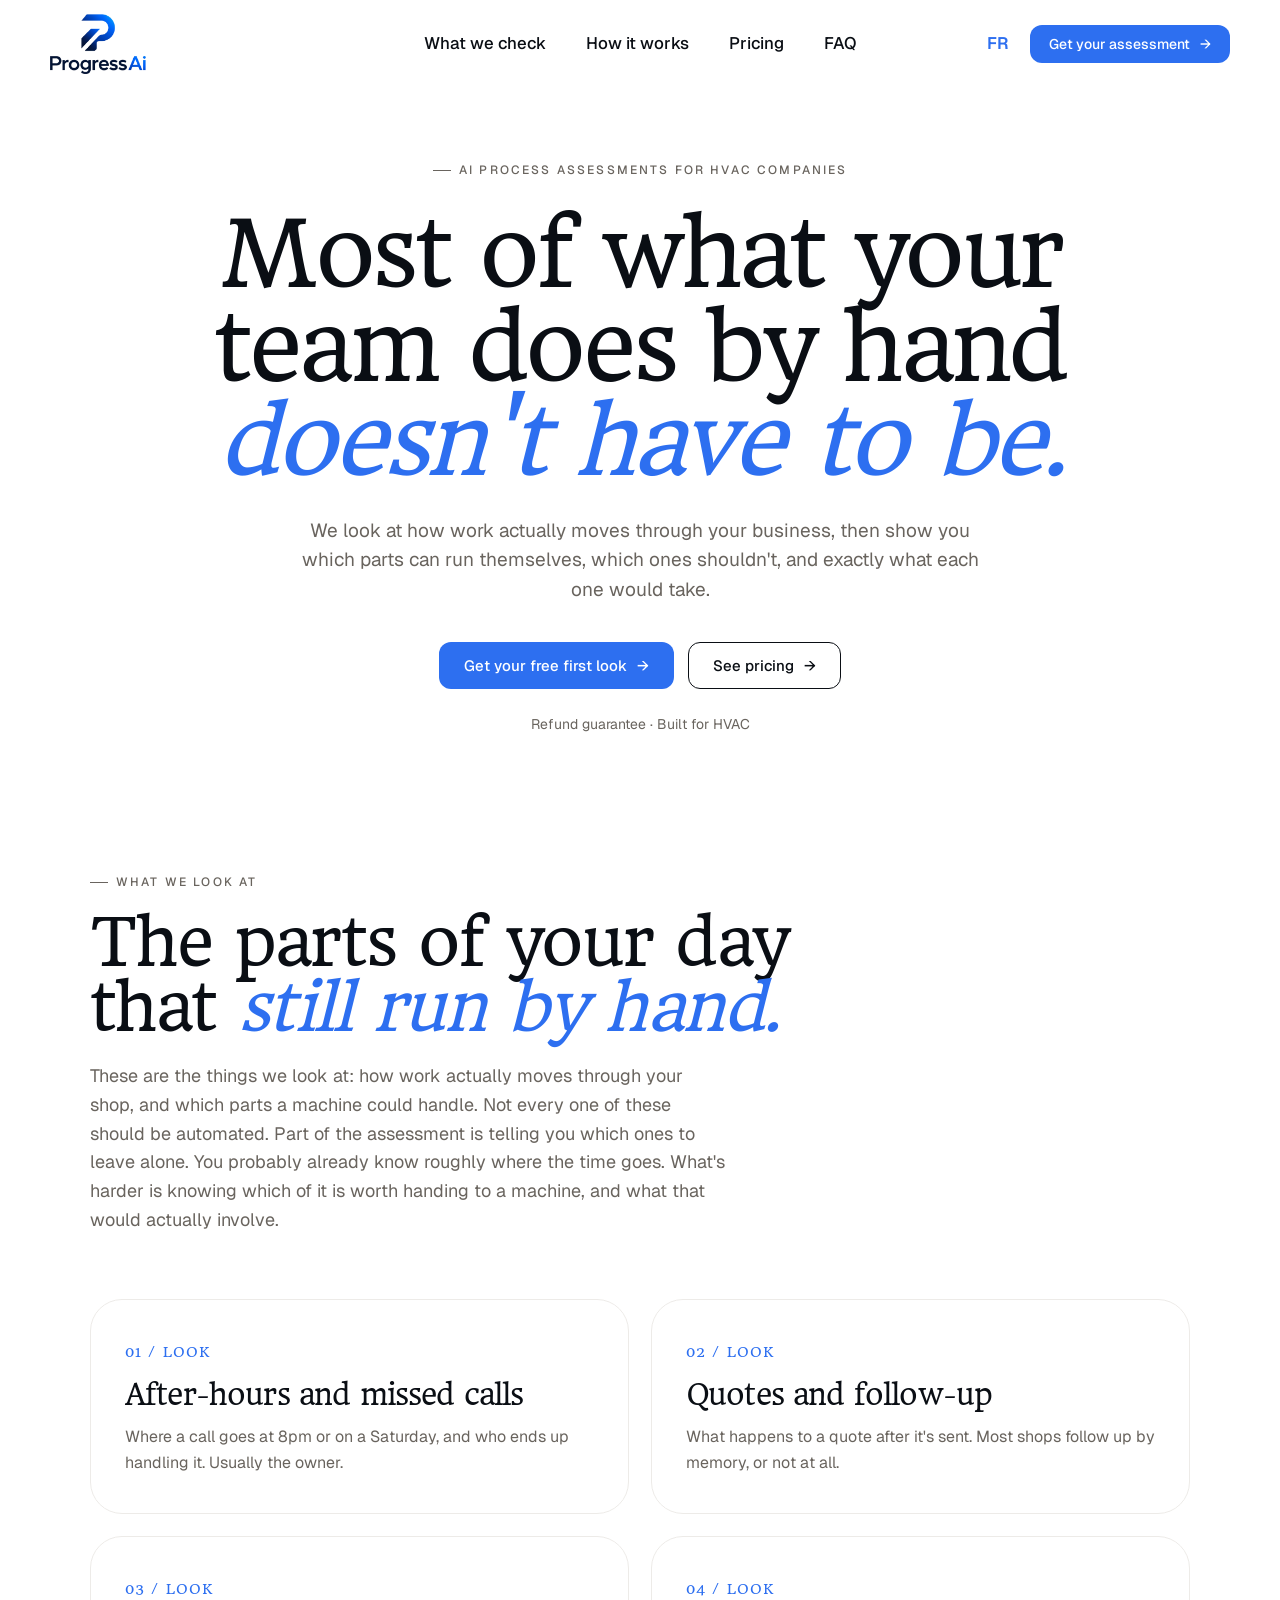
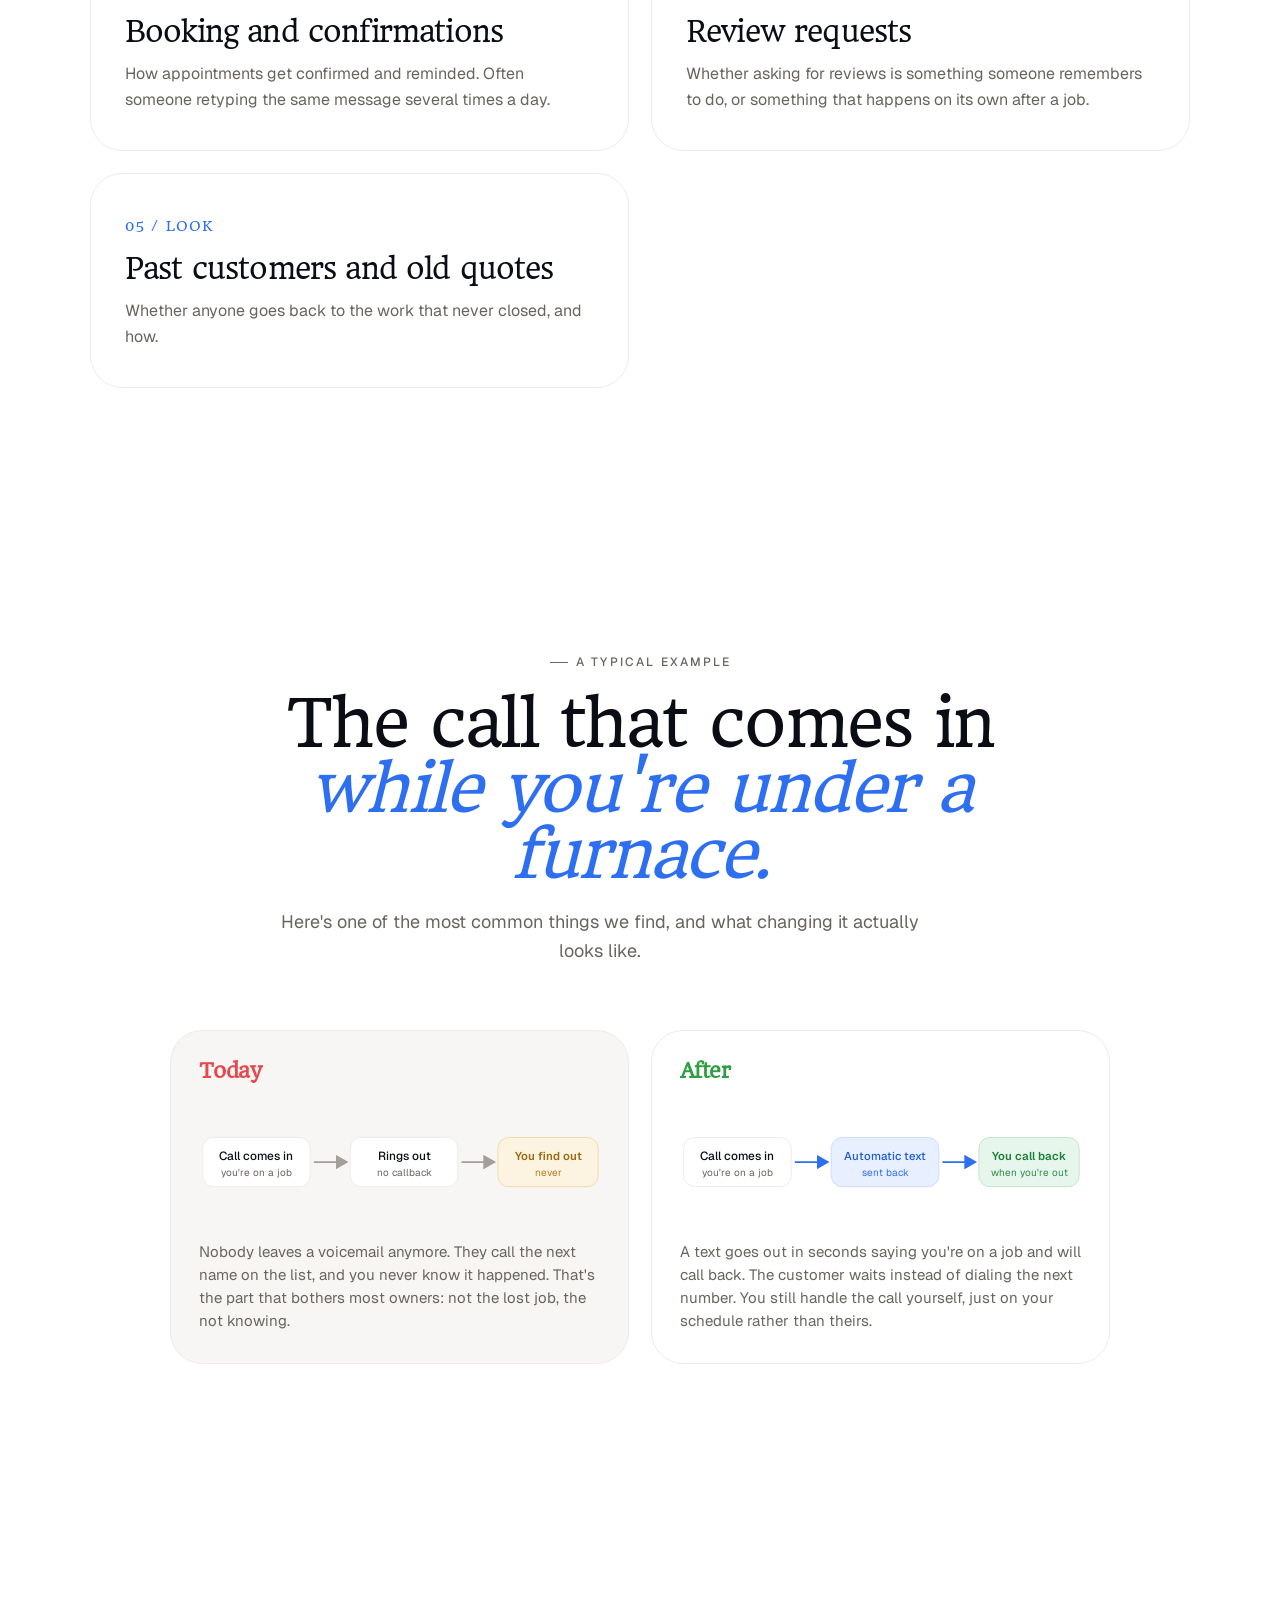
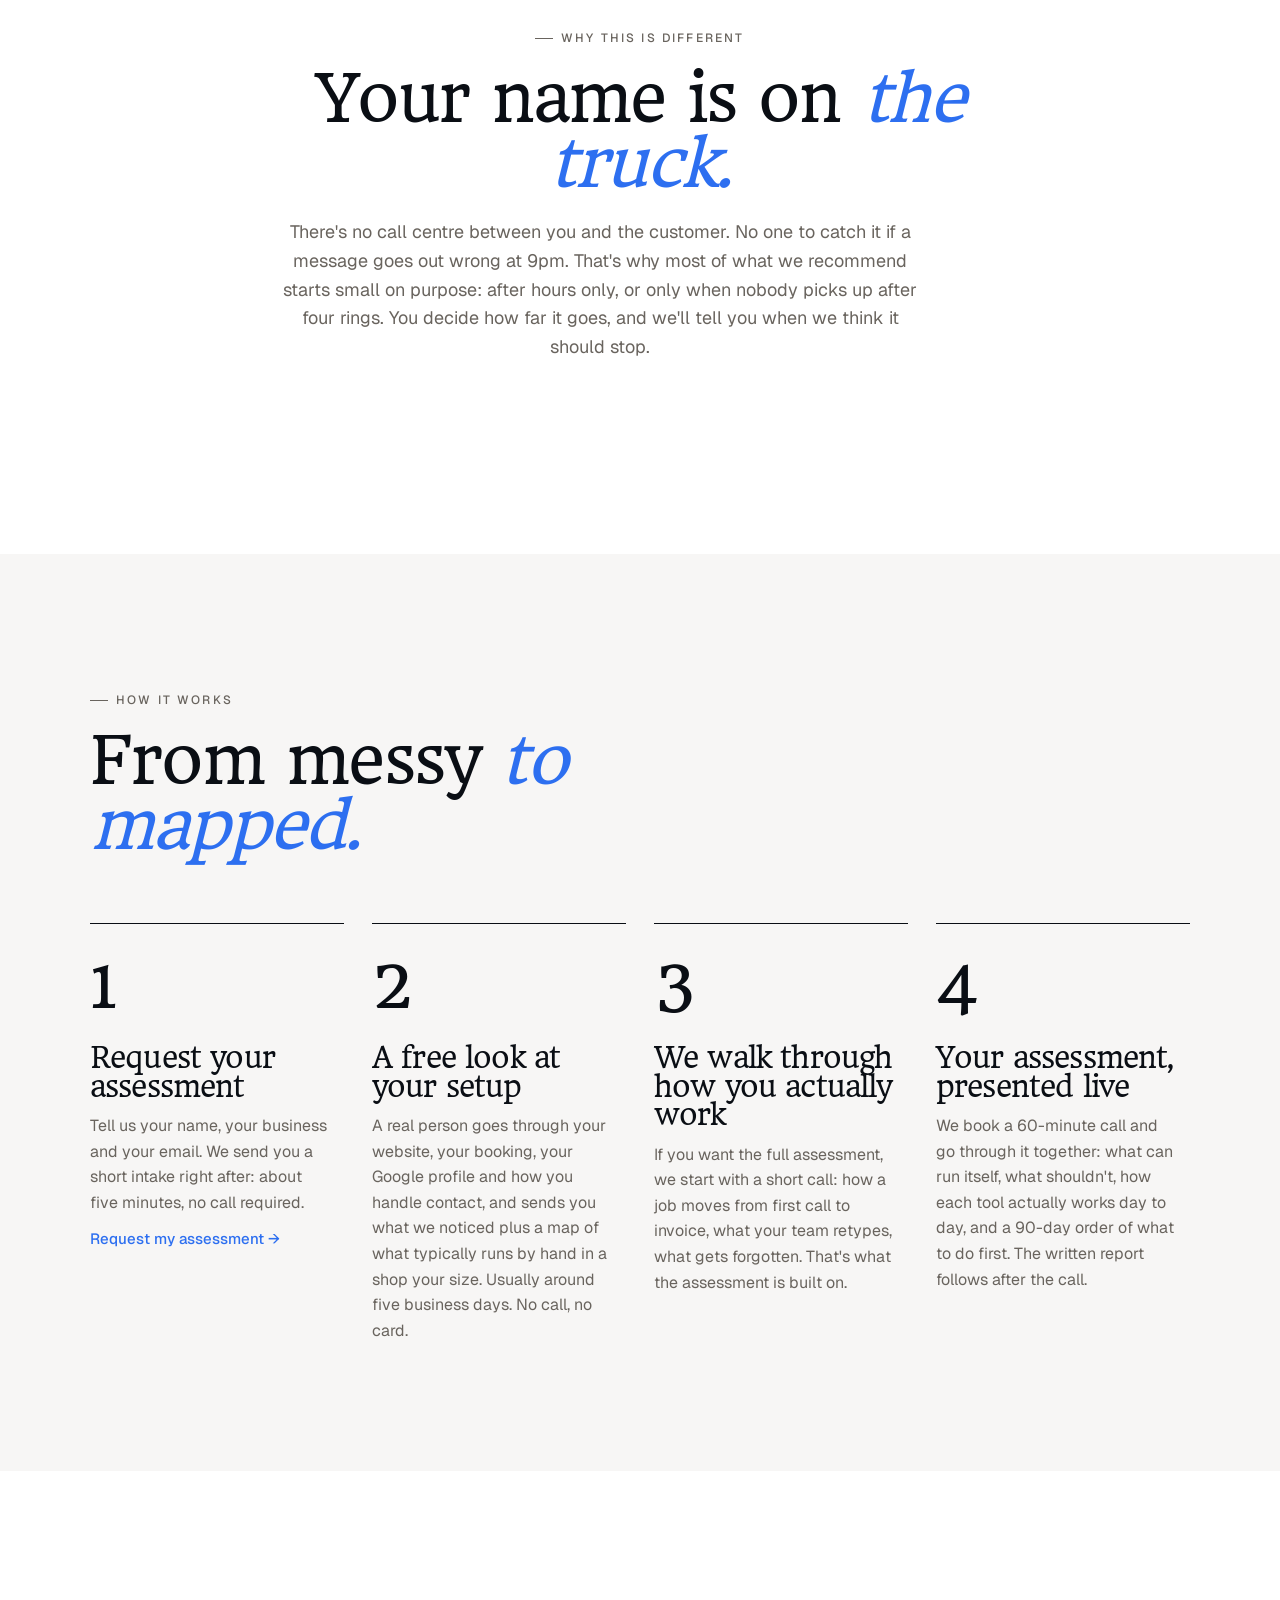
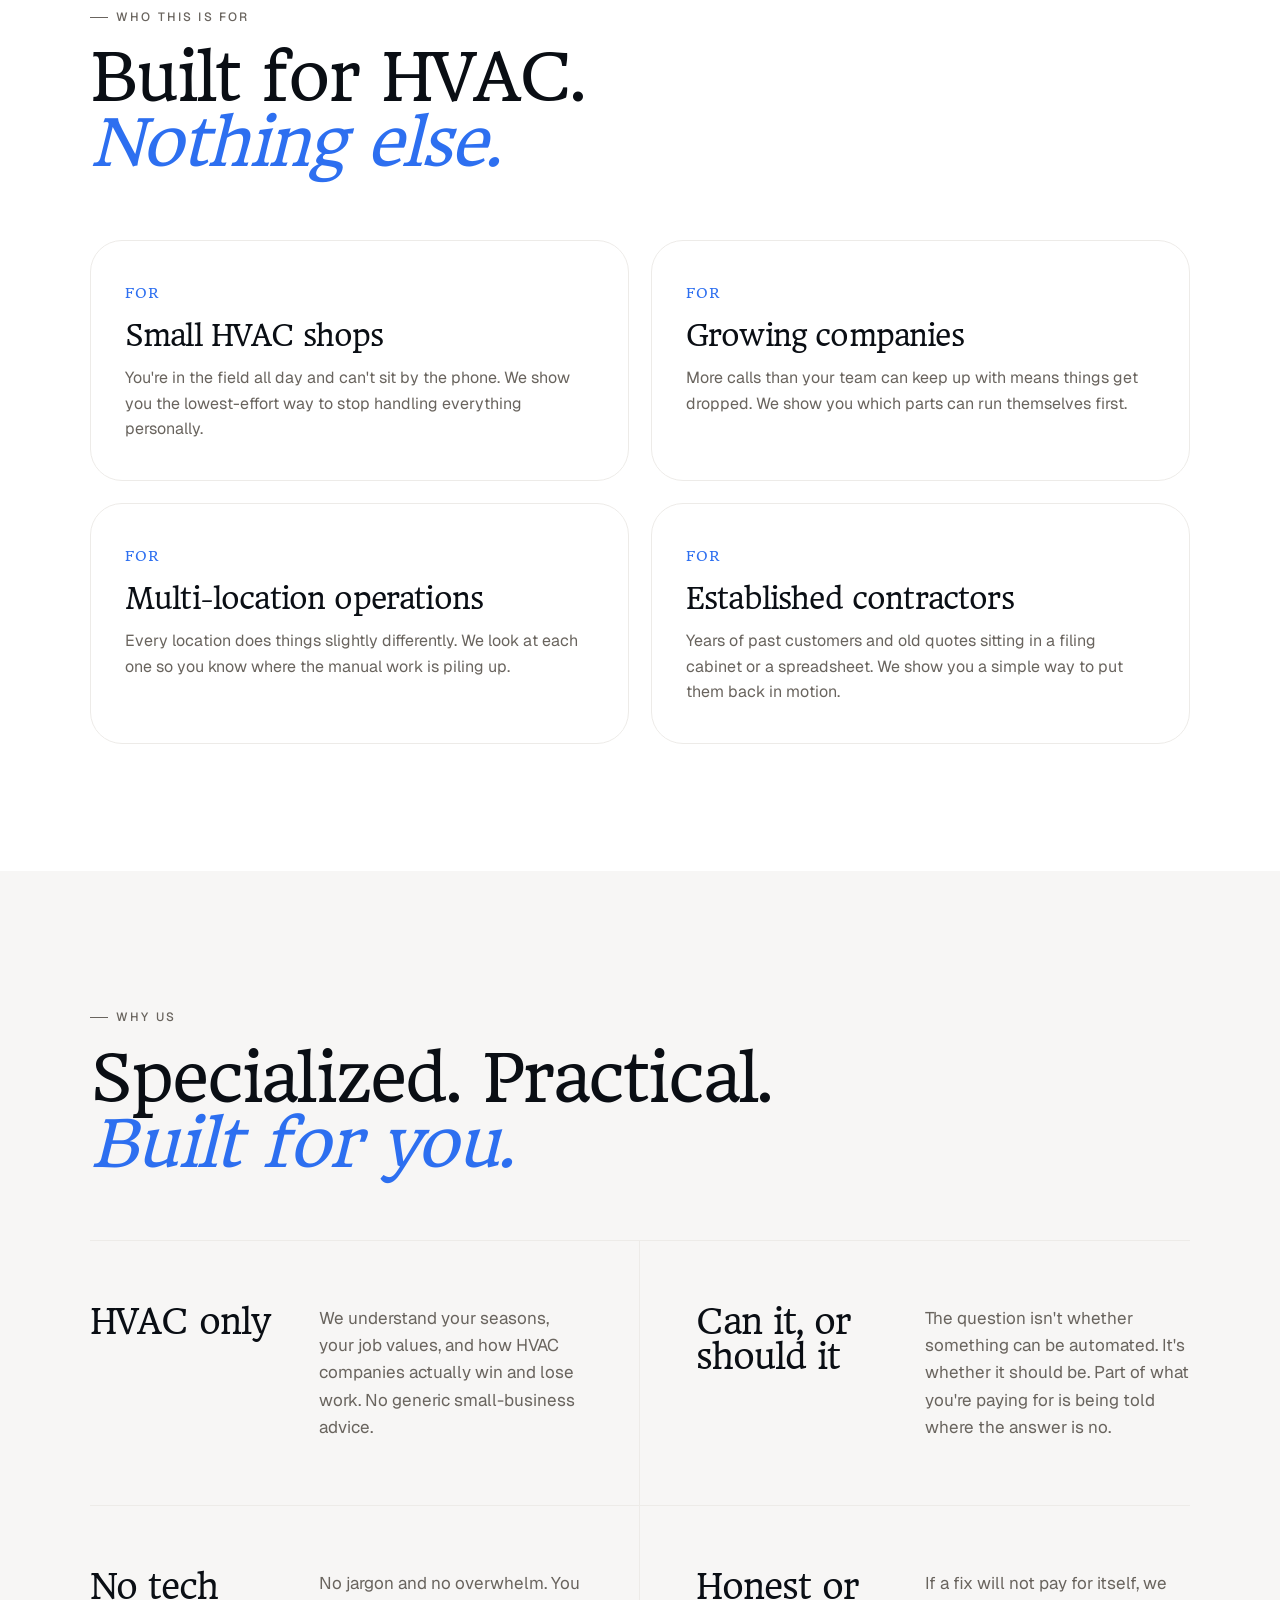
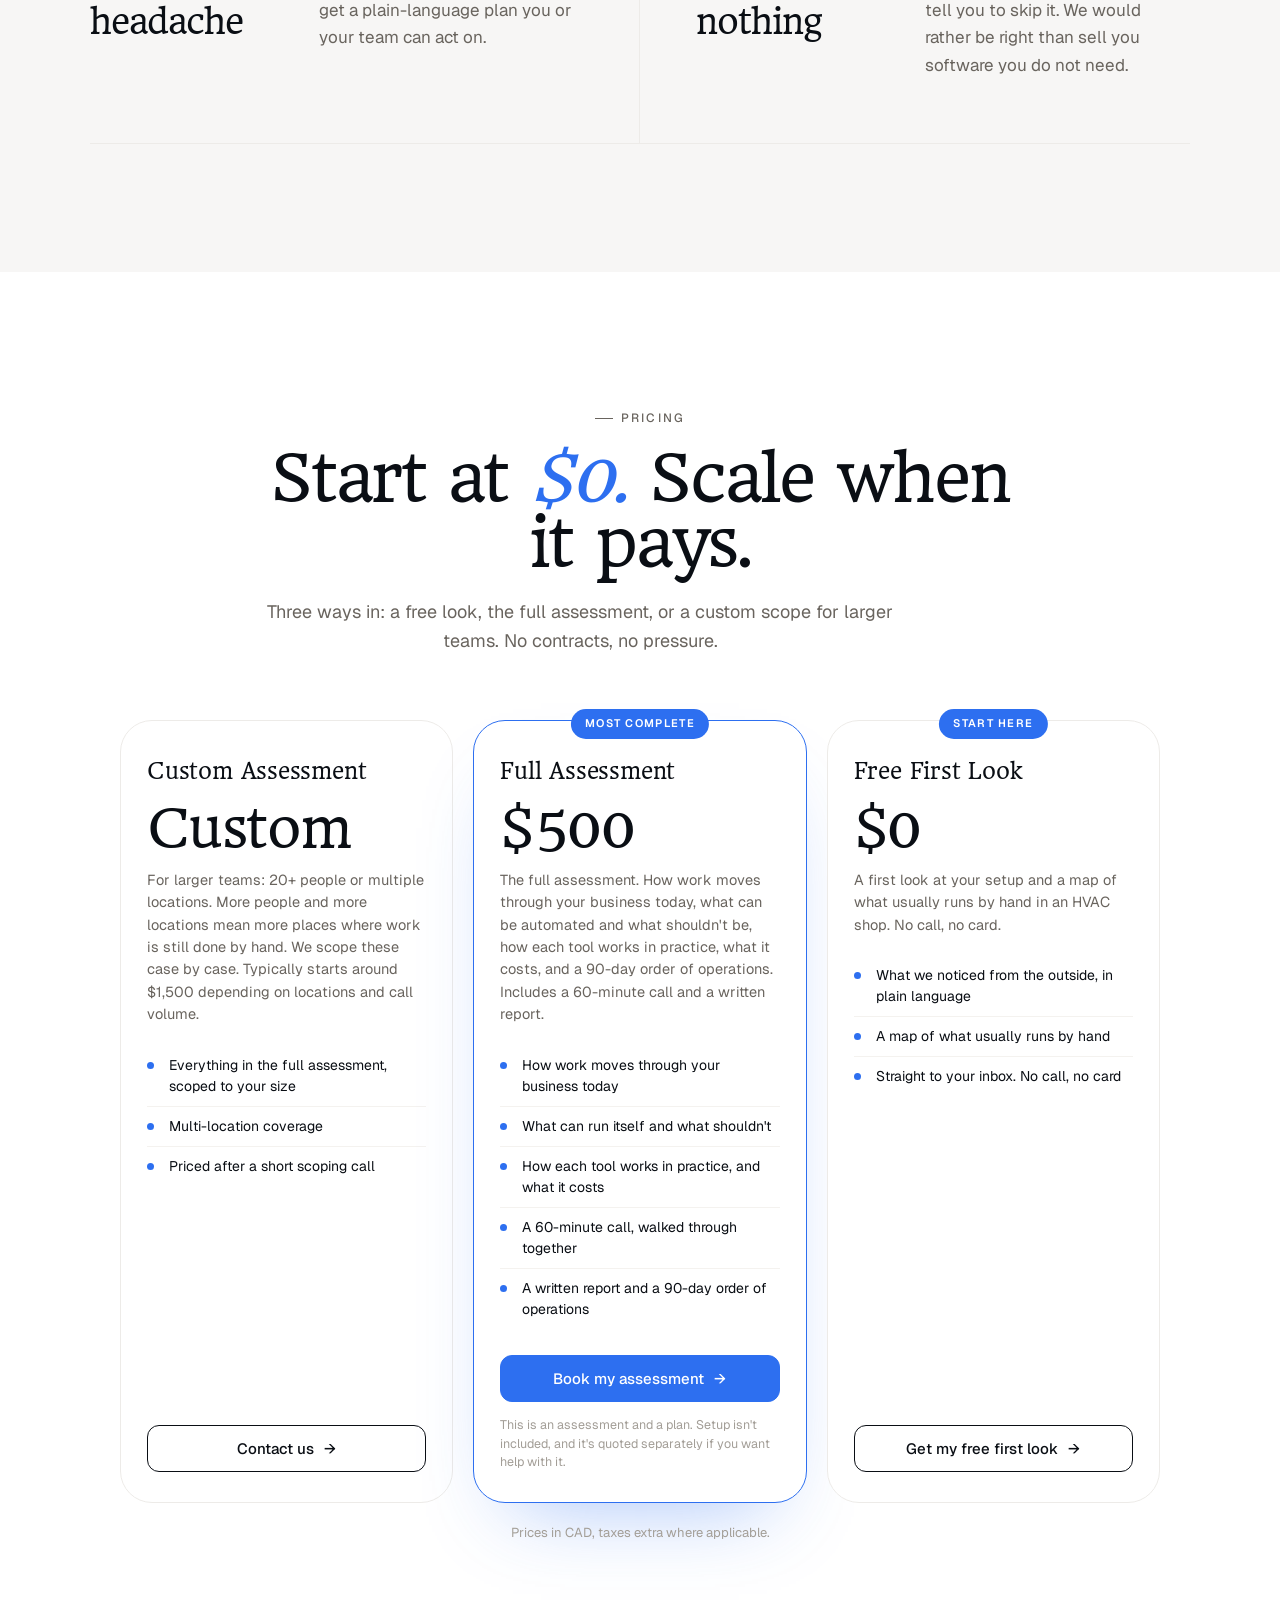
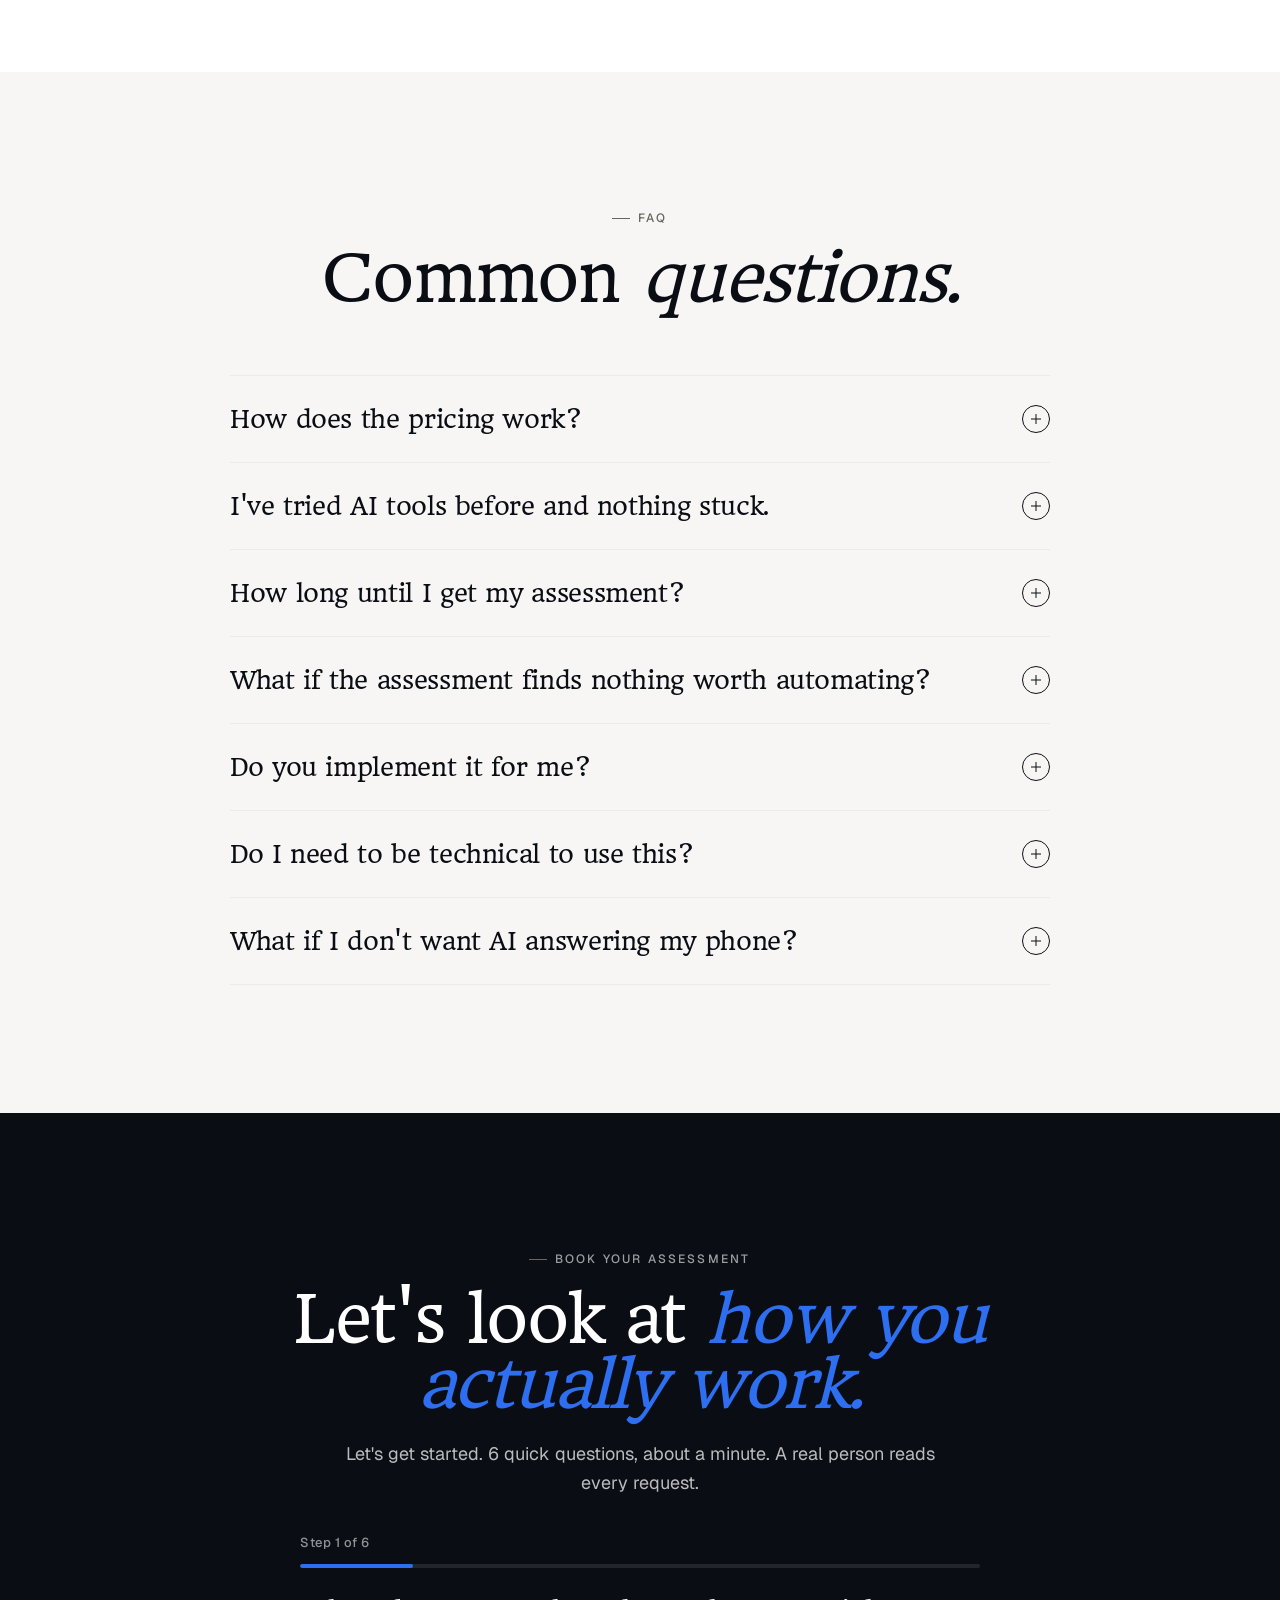
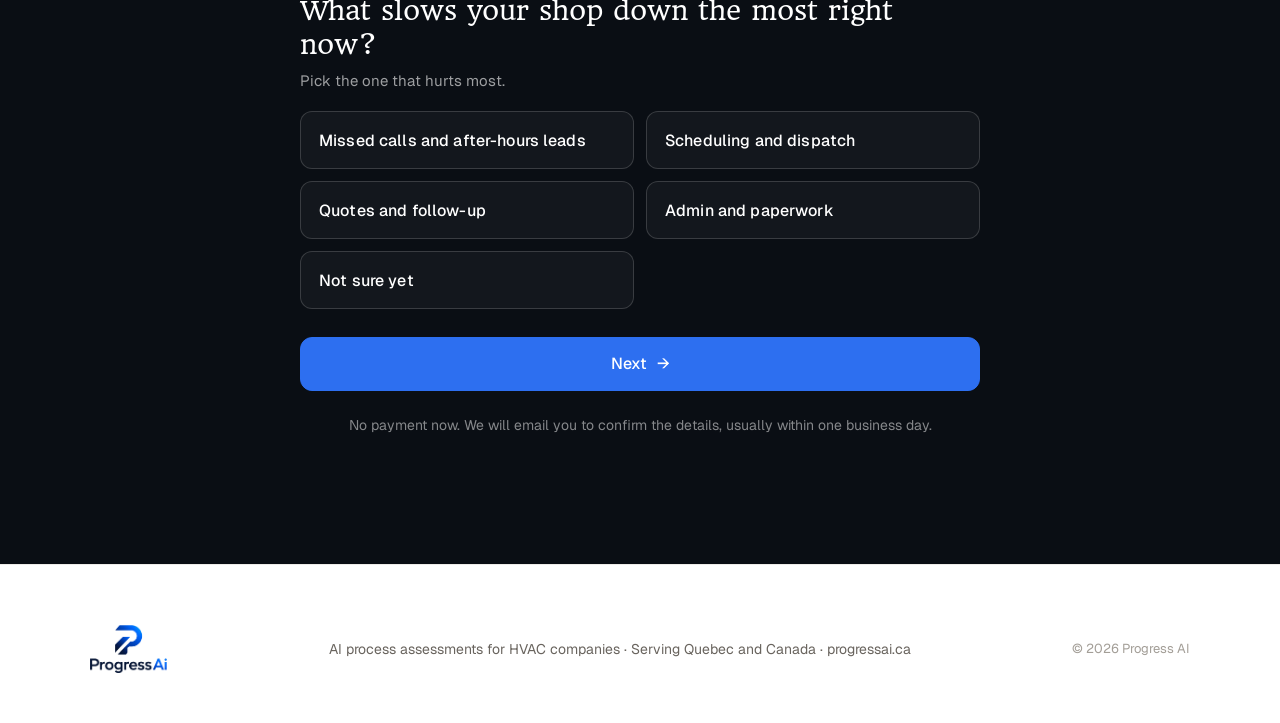
==== commit 096fe29c: "Bilingual AI process assessment site with step-by-step contact form - English at /, French at /fr/, " ====
--- a/index.html
+++ b/index.html
@@ -3,581 +3,45 @@
 <head>
 <meta charset="UTF-8" />
 <meta name="viewport" content="width=device-width, initial-scale=1.0" />
-<title>ProgressAI — AI Audits for HVAC Companies</title>
-<meta name="description" content="ProgressAI runs AI audits for HVAC companies. We find exactly where you are losing jobs and hand you a clear roadmap of the AI systems to fix it." />
+<title>ProgressAI: AI Process Assessments for HVAC Companies</title>
+<meta name="description" content="We look at how work moves through your HVAC business, then show you what can run itself, what shouldn't, and what each change would actually take. From $0." />
+<link rel="canonical" href="https://progressai.ca/" />
+<link rel="alternate" hreflang="en" href="https://progressai.ca/" />
+<link rel="alternate" hreflang="fr" href="https://progressai.ca/fr/" />
+<link rel="alternate" hreflang="x-default" href="https://progressai.ca/" />
+
+<meta property="og:type" content="website" />
+<meta property="og:url" content="https://progressai.ca/" />
+<meta property="og:title" content="ProgressAI: AI Process Assessments for HVAC Companies" />
+<meta property="og:description" content="We look at how work moves through your HVAC business, then show you what can run itself, what shouldn't, and what each change would actually take. From $0." />
+<meta name="twitter:card" content="summary_large_image" />
+<meta name="twitter:title" content="ProgressAI: AI Process Assessments for HVAC Companies" />
+<meta name="twitter:description" content="We look at how work moves through your HVAC business, then show you what can run itself, what shouldn't, and what each change would actually take. From $0." />
 
 <link rel="preconnect" href="https://fonts.googleapis.com" />
 <link rel="preconnect" href="https://fonts.gstatic.com" crossorigin />
 <link href="https://fonts.googleapis.com/css2?family=Geist:wght@300;400;500;600&family=Headland+One&display=swap" rel="stylesheet" />
 
-<style>
-  *,*::before,*::after { box-sizing: border-box; }
-  html,body { margin:0; padding:0; }
-  body {
-    font-family: 'Geist', system-ui, -apple-system, sans-serif;
-    color: #0A0E14;
-    background: #FFFFFF;
-    line-height: 1.6;
-    font-size: 17px;
-    -webkit-font-smoothing: antialiased;
-    -moz-osx-font-smoothing: grayscale;
-    overflow-x: hidden;
-  }
-  img { max-width: 100%; display: block; }
-  a { color: inherit; text-decoration: none; }
-  button { font-family: inherit; cursor: pointer; border: none; background: none; }
-
-  :root {
-    --bg: #FFFFFF;
-    --bg-soft: #F7F6F5;
-    --ink: #0A0E14;
-    --ink-soft: #69645E;
-    --ink-faint: #A39E97;
-    --line: #EDEBE8;
-    --line-soft: #F4F2EF;
-    --blue: #2D6FF0;
-    --blue-deep: #1A5BD9;
-    --blue-tint: #E8EFFE;
-    --radius: 20px;
-    --radius-lg: 32px;
-    --container: 1180px;
-    --gutter: clamp(20px, 4vw, 40px);
-    --section: clamp(80px, 10vw, 140px);
-  }
-
-  .serif { font-family: 'Headland One', Georgia, serif; font-weight: 400; letter-spacing: -0.02em; }
-  h1, h2, h3, h4 {
-    font-family: 'Headland One', Georgia, serif;
-    font-weight: 400;
-    letter-spacing: -0.03em;
-    line-height: 1.02;
-    margin: 0;
-    color: var(--ink);
-    word-wrap: break-word;
-    overflow-wrap: break-word;
-    hyphens: none;
-  }
-  h1 { font-size: clamp(44px, 7.2vw, 96px); letter-spacing: -0.04em; }
-  h2 { font-size: clamp(36px, 5.2vw, 64px); }
-  h3 { font-size: clamp(22px, 2.2vw, 28px); }
-  p  { margin: 0; }
-
-  .eyebrow {
-    display: inline-flex; align-items: center; gap: 8px;
-    font-family: 'Geist', sans-serif;
-    font-size: 12px;
-    font-weight: 500;
-    letter-spacing: 0.18em;
-    text-transform: uppercase;
-    color: var(--ink-soft);
-  }
-  .eyebrow::before {
-    content:""; width: 18px; height: 1px; background: var(--ink-soft);
-  }
-
-  .container {
-    width: 100%;
-    max-width: var(--container);
-    padding: 0 var(--gutter);
-    margin: 0 auto;
-  }
-  section { padding: var(--section) 0; }
-
-  .nav {
-    position: fixed; top: 0; left: 0; right: 0;
-    z-index: 100;
-    transition: background-color .3s ease, box-shadow .3s ease, border-color .3s ease;
-    border-bottom: 1px solid transparent;
-  }
-  .nav-inner {
-    display: grid;
-    grid-template-columns: 1fr auto 1fr;
-    align-items: center;
-    min-height: 88px;
-    padding: 12px 0;
-    overflow: visible;
-  }
-  .nav.scrolled {
-    background: rgba(255,255,255,.85);
-    backdrop-filter: saturate(180%) blur(14px);
-    -webkit-backdrop-filter: saturate(180%) blur(14px);
-    border-bottom-color: var(--line);
-  }
-  .logo {
-    display: flex; align-items: center; gap: 10px;
-    font-family: 'Headland One', serif; font-size: 22px; letter-spacing: -0.02em;
-    color: var(--ink);
-  }
-  .logo-mark {
-    display: inline-flex; align-items: center;
-    overflow: visible;
-  }
-  .logo-mark img {
-    display: block;
-    width: auto; height: auto;
-    object-fit: contain;
-  }
-  .nav .logo-mark img { max-height: 60px; }
-  footer .logo-mark img { max-height: 48px; }
-
-  .nav-links {
-    display: flex; align-items: center; gap: 2.5rem;
-    list-style: none; margin: 0; padding: 0;
-    justify-self: center;
-  }
-  .nav-links a {
-    font-size: 1.05rem; font-weight: 500; color: var(--ink); position: relative;
-    transition: color .2s ease;
-  }
-  .nav-links a::after {
-    content:""; position: absolute; left: 0; right: 0; bottom: -6px;
-    height: 1px; background: var(--blue);
-    transform: scaleX(0); transform-origin: left;
-    transition: transform .35s cubic-bezier(.2,.7,.2,1);
-  }
-  .nav-links a:hover::after { transform: scaleX(1); }
-  .nav-cta-wrap { display: flex; align-items: center; gap: 18px; justify-self: end; }
-
-  .lang-switch button {
-    font-family: 'Geist', sans-serif;
-    font-size: 1.05rem;
-    font-weight: 600;
-    color: var(--blue);
-    line-height: 1;
-    padding: 0;
-    min-width: 28px;
-    text-align: center;
-    transition: color .2s ease;
-  }
-  .lang-switch button:hover { color: var(--blue-deep); }
-
-  .btn {
-    display: inline-flex; align-items: center; gap: 10px;
-    font-size: 15px; font-weight: 500;
-    padding: 15px 24px;
-    border-radius: 12px;
-    transition: transform .25s ease, background-color .25s ease, color .25s ease, border-color .25s ease, box-shadow .25s ease;
-    border: 1px solid transparent;
-    line-height: 1; white-space: nowrap;
-  }
-  .btn .arr { transition: transform .3s cubic-bezier(.2,.7,.2,1); display: inline-block; }
-  .btn:hover .arr { transform: translateX(4px); }
-  .btn-primary { background: var(--blue); color: #fff; }
-  .btn-primary:hover { background: var(--blue-deep); box-shadow: 0 10px 30px -10px rgba(45,111,240,.45); }
-  .btn-outline { background: transparent; color: var(--ink); border-color: var(--ink); }
-  .btn-outline:hover { background: var(--ink); color: #fff; }
-  .btn-light-outline { background: transparent; color: #fff; border-color: rgba(255,255,255,.4); }
-  .btn-light-outline:hover { background: #fff; color: var(--ink); border-color: #fff; }
-  .btn-small { padding: 11px 18px; font-size: 14px; }
-
-  .hero {
-    padding-top: calc(88px + clamp(24px, 5vw, 64px));
-    padding-bottom: 0;
-    text-align: center;
-    position: relative;
-  }
-  .hero .container { max-width: 1080px; }
-  .hero h1 { margin: 26px 0 28px; }
-  .hero h1 .accent { color: var(--blue); font-style: italic; }
-  .hero p.lede {
-    max-width: 680px; margin: 0 auto;
-    font-size: clamp(17px, 1.5vw, 19px);
-    color: var(--ink-soft); line-height: 1.55;
-  }
-  .hero-ctas {
-    display: flex; flex-wrap: wrap; justify-content: center;
-    gap: 14px; margin: 38px 0 24px;
-  }
-  .trust {
-    display: inline-flex; align-items: center; gap: 12px;
-    color: var(--ink-soft); font-size: 14px;
-    margin-top: 8px;
-  }
-  .stars { color: #F5A623; letter-spacing: 2px; font-size: 15px; }
-
-  .ticker {
-    margin-top: clamp(70px, 9vw, 110px);
-    border-top: 1px solid var(--line);
-    border-bottom: 1px solid var(--line);
-    overflow: hidden;
-    background: #F7F6F5;
-  }
-  .ticker-track {
-    display: flex; width: max-content;
-    animation: tick 38s linear infinite;
-    padding: 22px 0;
-  }
-  .ticker-item {
-    font-family: 'Headland One', serif;
-    font-size: clamp(20px, 2.4vw, 30px);
-    color: var(--ink);
-    padding: 0 40px;
-    display: inline-flex; align-items: center; gap: 40px;
-    white-space: nowrap;
-  }
-  .ticker-item::after {
-    content: "✦"; color: var(--blue); font-size: 14px; opacity: .8;
-  }
-  @keyframes tick {
-    from { transform: translateX(0); }
-    to { transform: translateX(-50%); }
-  }
-  @media (prefers-reduced-motion: reduce) {
-    .ticker-track { animation: none; }
-  }
-
-  .stats {
-    background: #0A0E14;
-    color: #fff;
-  }
-  .stats .container { display: grid; grid-template-columns: repeat(3, 1fr); gap: 60px; }
-  .stats .container > div { position: relative; padding-top: 28px; }
-  .stats .container > div::before {
-    content: "";
-    display: block;
-    width: 44px;
-    height: 2px;
-    background: #2D6FF0;
-    margin-bottom: 28px;
-  }
-  .stat-num {
-    font-family: 'Headland One', serif;
-    font-size: clamp(56px, 7vw, 96px);
-    line-height: 1;
-    letter-spacing: -0.03em;
-    color: #fff;
-    font-variant-numeric: tabular-nums;
-    font-feature-settings: "tnum" 1;
-  }
-  .stat-num .count { display: inline-block; contain: layout paint; }
-  .stat-num .unit { color: var(--blue); }
-  .stat-label {
-    margin-top: 18px;
-    color: rgba(255,255,255,.66);
-    font-size: 15px; line-height: 1.55;
-    max-width: 280px;
-  }
-  @media (max-width: 820px) {
-    .stats .container { grid-template-columns: 1fr; gap: 50px; }
-    .stat-label { max-width: none; }
-  }
-
-  .section-head { max-width: 760px; margin-bottom: 64px; }
-  .section-head h2 { margin: 18px 0 22px; }
-  .section-head p { color: var(--ink-soft); font-size: 18px; max-width: 640px; }
-
-  .grid-2 { display: grid; grid-template-columns: repeat(2, 1fr); gap: 22px; }
-  .grid-4 { display: grid; grid-template-columns: repeat(2, 1fr); gap: 22px; }
-
-  .card {
-    background: #fff;
-    border: 1px solid var(--line);
-    border-radius: var(--radius-lg);
-    padding: 38px 34px;
-    transition: transform .35s cubic-bezier(.2,.7,.2,1), box-shadow .35s ease, border-color .35s ease;
-    position: relative;
-  }
-  .card:hover {
-    transform: translateY(-4px);
-    box-shadow: 0 30px 60px -30px rgba(46,26,6,.18);
-    border-color: #D7D8DD;
-  }
-  .card-num {
-    font-family: 'Headland One', serif;
-    font-size: 14px;
-    color: var(--blue);
-    letter-spacing: 0.08em;
-    margin-bottom: 18px;
-    display: inline-block;
-  }
-  .card h3 { margin-bottom: 14px; }
-  .card p { color: var(--ink-soft); font-size: 16px; line-height: 1.6; }
-
-  .process-grid { display: grid; grid-template-columns: repeat(3, 1fr); gap: 28px; }
-  .step {
-    border-top: 1px solid var(--ink);
-    padding-top: 28px;
-    padding-right: 12px;
-  }
-  .step-num {
-    font-family: 'Headland One', serif;
-    font-size: 64px; line-height: 1;
-    color: var(--ink);
-    margin-bottom: 28px;
-    display: block;
-  }
-  .step h3 { margin-bottom: 12px; }
-  .step p { color: var(--ink-soft); font-size: 16px; }
-  @media (max-width: 820px) {
-    .process-grid { grid-template-columns: 1fr; gap: 36px; }
-  }
-
-  .why-grid { display: grid; grid-template-columns: repeat(2, 1fr); gap: 0; border-top: 1px solid var(--line); }
-  .why-item {
-    border-bottom: 1px solid var(--line);
-    padding: 64px 0;
-    display: grid; grid-template-columns: 1fr 1.4fr; gap: 40px;
-    align-items: start;
-  }
-  .why-item:nth-child(odd) { padding-right: 56px; border-right: 1px solid var(--line); }
-  .why-item:nth-child(even) { padding-left: 56px; }
-  .why-item h3 { font-size: clamp(26px, 2.6vw, 34px); line-height: 1.05; }
-  .why-item p { color: var(--ink-soft); font-size: 17px; line-height: 1.6; }
-  @media (max-width: 820px) {
-    .why-grid { grid-template-columns: 1fr; }
-    .why-item, .why-item:nth-child(odd), .why-item:nth-child(even) {
-      grid-template-columns: 1fr; padding: 44px 0; border-right: 0; gap: 18px;
-    }
-  }
-
-  .pricing-wrap { display: flex; justify-content: center; }
-  .price-card {
-    max-width: 720px; width: 100%;
-    background: #fff;
-    border: 1px solid var(--line);
-    border-radius: var(--radius-lg);
-    padding: clamp(44px, 5vw, 72px) clamp(36px, 5vw, 64px);
-    text-align: left;
-    box-shadow: 0 60px 120px -55px rgba(46,26,6,.25);
-    transition: transform .35s cubic-bezier(.2,.7,.2,1), box-shadow .35s ease;
-  }
-  .price-card:hover { transform: translateY(-4px); box-shadow: 0 70px 130px -50px rgba(46,26,6,.3); }
-  .badge {
-    display: inline-flex; align-items: center;
-    padding: 6px 14px;
-    background: var(--blue-tint); color: var(--blue);
-    border-radius: 999px;
-    font-size: 12px; font-weight: 500; letter-spacing: 0.1em; text-transform: uppercase;
-    margin-bottom: 30px;
-  }
-  .price {
-    font-family: 'Headland One', serif;
-    font-size: clamp(72px, 8.4vw, 112px);
-    line-height: 1;
-    letter-spacing: -0.035em;
-    color: var(--ink);
-  }
-  .price-line { color: var(--ink-soft); margin-top: 18px; font-size: 18px; }
-  .price-list { list-style: none; padding: 0; margin: 40px 0 44px; }
-  .price-list li {
-    display: flex; gap: 14px; align-items: flex-start;
-    padding: 18px 0;
-    border-top: 1px solid var(--line-soft);
-    font-size: 17px; color: var(--ink);
-  }
-  .price-list li:first-child { border-top: 0; }
-  .price-list li::before {
-    content:""; flex: 0 0 8px; height: 8px; border-radius: 50%;
-    background: var(--blue); margin-top: 9px;
-  }
-  .price-note { margin-top: 22px; color: var(--ink-faint); font-size: 14px; text-align: center; max-width: 520px; margin-left: auto; margin-right: auto; line-height: 1.6; }
-
-  .faq-list { max-width: 820px; margin: 0 auto; }
-  .faq {
-    border-bottom: 1px solid var(--line);
-  }
-  .faq:first-child { border-top: 1px solid var(--line); }
-  .faq-q {
-    width: 100%; text-align: left;
-    display: flex; justify-content: space-between; align-items: center; gap: 24px;
-    padding: 28px 0;
-    font-family: 'Headland One', serif;
-    font-size: clamp(20px, 2vw, 24px);
-    color: var(--ink);
-    letter-spacing: -0.015em;
-    transition: color .2s ease;
-  }
-  .faq-q:hover { color: var(--blue); }
-  .faq-icon {
-    flex: 0 0 28px; width: 28px; height: 28px;
-    border: 1px solid var(--ink); border-radius: 50%;
-    position: relative;
-    transition: background-color .25s ease, border-color .25s ease, transform .35s ease;
-  }
-  .faq-icon::before, .faq-icon::after {
-    content:""; position: absolute; left: 50%; top: 50%;
-    width: 10px; height: 1px; background: var(--ink);
-    transform: translate(-50%, -50%);
-    transition: transform .35s ease, background-color .25s ease;
-  }
-  .faq-icon::after { transform: translate(-50%, -50%) rotate(90deg); }
-  .faq.open .faq-icon { background: var(--ink); }
-  .faq.open .faq-icon::before, .faq.open .faq-icon::after { background: #fff; }
-  .faq.open .faq-icon::after { transform: translate(-50%, -50%) rotate(0deg); }
-  .faq-a {
-    max-height: 0; overflow: hidden;
-    transition: max-height .5s cubic-bezier(.2,.7,.2,1);
-  }
-  .faq-a-inner {
-    padding: 0 0 28px;
-    color: var(--ink-soft);
-    font-size: 17px;
-    max-width: 680px;
-    line-height: 1.65;
-  }
-
-  .final {
-    background: #0A0E14;
-    color: #fff;
-    text-align: center;
-    border-radius: 0;
-  }
-  .final h2 { color: #fff; max-width: 880px; margin: 0 auto 22px; }
-  .final p { color: rgba(255,255,255,.72); max-width: 620px; margin: 0 auto 36px; font-size: 18px; }
-  .final .btn-primary { background: #fff; color: var(--ink); }
-  .final .btn-primary:hover { background: var(--blue); color: #fff; box-shadow: 0 10px 30px -10px rgba(45,111,240,.55); }
-  .final .micro { color: rgba(255,255,255,.5); font-size: 14px; margin-top: 22px; }
-
-  .contact-form {
-    max-width: 760px;
-    margin: 0 auto;
-    display: grid;
-    grid-template-columns: 1fr 1fr;
-    gap: 20px 22px;
-    text-align: left;
-  }
-  .contact-form .field { display: flex; flex-direction: column; }
-  .contact-form .field-full { grid-column: 1 / -1; }
-  .contact-form label {
-    font-size: 14px; font-weight: 500;
-    color: rgba(255,255,255,.78);
-    letter-spacing: 0.01em;
-    margin-bottom: 10px;
-  }
-  .contact-form label .opt { opacity: .55; font-weight: 400; margin-left: 4px; }
-  .contact-form input,
-  .contact-form textarea {
-    width: 100%;
-    font-family: inherit;
-    font-size: 17px;
-    color: var(--ink);
-    background: #fff;
-    border: 1px solid transparent;
-    border-radius: 12px;
-    padding: 16px 18px;
-    box-sizing: border-box;
-    transition: border-color .2s ease, box-shadow .2s ease;
-  }
-  .contact-form input::placeholder,
-  .contact-form textarea::placeholder { color: var(--ink-faint); }
-  .contact-form input:focus,
-  .contact-form textarea:focus {
-    outline: none;
-    border-color: var(--blue);
-    box-shadow: 0 0 0 4px rgba(45,111,240,.18);
-  }
-  .contact-form textarea { resize: vertical; min-height: 110px; line-height: 1.5; }
-  .contact-form .form-submit {
-    grid-column: 1 / -1;
-    width: 100%;
-    justify-content: center;
-    font-size: 16px;
-    padding: 18px 24px;
-    background: var(--blue);
-    color: #fff;
-    border: 1px solid var(--blue);
-    margin-top: 6px;
-    cursor: pointer;
-  }
-  .contact-form .form-submit:hover {
-    background: var(--blue-deep);
-    border-color: var(--blue-deep);
-    box-shadow: 0 14px 32px -12px rgba(45,111,240,.6);
-  }
-  @media (max-width: 640px) {
-    .contact-form { grid-template-columns: 1fr; gap: 16px; }
-    .contact-form .field-full { grid-column: auto; }
-    .contact-form .form-submit { grid-column: auto; }
-  }
-
-  footer {
-    padding: 60px 0 50px;
-    border-top: 1px solid var(--line);
-  }
-  .footer-inner {
-    display: flex; justify-content: space-between; align-items: center; gap: 24px;
-    flex-wrap: wrap;
-  }
-  .footer-meta { color: var(--ink-soft); font-size: 14px; }
-  .footer-copy { color: var(--ink-faint); font-size: 13px; }
-
-  .reveal {
-    opacity: 0;
-    transform: translateY(28px);
-    transition: opacity .9s cubic-bezier(.2,.7,.2,1), transform .9s cubic-bezier(.2,.7,.2,1);
-    transition-delay: var(--delay, 0s);
-    will-change: opacity, transform;
-  }
-  .reveal.in {
-    opacity: 1; transform: none;
-  }
-  @media (prefers-reduced-motion: reduce) {
-    .reveal { opacity: 1; transform: none; transition: none; }
-  }
-
-  .menu-btn {
-    display: none;
-    width: 40px; height: 40px;
-    border-radius: 999px; border: 1px solid var(--line);
-    align-items: center; justify-content: center;
-  }
-  .menu-btn span {
-    width: 16px; height: 1.5px; background: var(--ink); position: relative; display: block;
-  }
-  .menu-btn span::before, .menu-btn span::after {
-    content:""; position: absolute; left: 0; width: 16px; height: 1.5px; background: var(--ink);
-  }
-  .menu-btn span::before { top: -5px; }
-  .menu-btn span::after { top: 5px; }
-
-  @media (max-width: 880px) {
-    .nav-links { display: none; }
-    .menu-btn { display: inline-flex; }
-    .nav-cta-wrap .btn { display: none; }
-    .grid-2, .grid-4 { grid-template-columns: 1fr; }
-    .why-grid { grid-template-columns: 1fr; }
-  }
-
-  .mobile-drawer {
-    position: fixed; inset: 88px 0 0 0;
-    background: #fff; z-index: 99;
-    transform: translateY(-12px); opacity: 0; pointer-events: none;
-    transition: opacity .3s ease, transform .3s ease;
-    border-top: 1px solid var(--line);
-  }
-  .mobile-drawer.open { opacity: 1; transform: none; pointer-events: auto; }
-  .mobile-drawer ul {
-    list-style: none; padding: 30px var(--gutter); margin: 0;
-    display: flex; flex-direction: column; gap: 6px;
-  }
-  .mobile-drawer a {
-    display: block;
-    font-family: 'Headland One', serif;
-    font-size: 28px;
-    padding: 14px 0;
-    border-bottom: 1px solid var(--line-soft);
-  }
-  .mobile-drawer .btn { margin-top: 22px; }
-</style>
+<link rel="stylesheet" href="/styles.css" />
 </head>
 <body>
 
 <nav class="nav" id="nav">
   <div class="container nav-inner">
-    <a href="#" class="logo" aria-label="ProgressAI home">
+    <a href="/" class="logo" aria-label="ProgressAI home">
       <span class="logo-mark"><img src="progressai_logo_hd.png" alt="ProgressAI" /></span>
     </a>
     <ul class="nav-links">
-      <li><a href="#services" data-fr="Services">Services</a></li>
-      <li><a href="#process" data-fr="Démarche">Process</a></li>
-      <li><a href="#pricing" data-fr="Tarifs">Pricing</a></li>
-      <li><a href="#faq" data-fr="FAQ">FAQ</a></li>
+      <li><a href="#services">What we check</a></li>
+      <li><a href="#process">How it works</a></li>
+      <li><a href="#pricing">Pricing</a></li>
+      <li><a href="#faq">FAQ</a></li>
     </ul>
     <div class="nav-cta-wrap">
       <div class="lang-switch">
-        <button type="button" id="langToggle" aria-label="Change language / Changer de langue">FR</button>
-      </div>
-      <a href="#book" class="btn btn-primary btn-small"><span data-fr="Réserver un appel stratégique gratuit">Book a Free Strategy Call</span> <span class="arr">→</span></a>
+        <a href="/fr/" id="langToggle" hreflang="fr" aria-label="Passer au français">FR</a>
+      </div>
+      <a href="#book" class="btn btn-primary btn-small">Get your assessment <span class="arr">→</span></a>
       <button class="menu-btn" id="menuBtn" aria-label="Open menu"><span></span></button>
     </div>
   </div>
@@ -585,94 +49,141 @@
 
 <div class="mobile-drawer" id="drawer">
   <ul>
-    <li><a href="#services" data-fr="Services">Services</a></li>
-    <li><a href="#process" data-fr="Démarche">Process</a></li>
-    <li><a href="#pricing" data-fr="Tarifs">Pricing</a></li>
-    <li><a href="#faq" data-fr="FAQ">FAQ</a></li>
-    <li><a href="#book" class="btn btn-primary"><span data-fr="Réserver un appel stratégique gratuit">Book a Free Strategy Call</span> <span class="arr">→</span></a></li>
+    <li><a href="#services">What we check</a></li>
+    <li><a href="#process">How it works</a></li>
+    <li><a href="#pricing">Pricing</a></li>
+    <li><a href="#faq">FAQ</a></li>
+    <li><a href="#book" class="btn btn-primary">Get your assessment <span class="arr">→</span></a></li>
   </ul>
 </div>
 
 <header class="hero">
-  <div class="container">
-    <span class="eyebrow reveal" data-fr="Audits IA pour entreprises de CVC">AI Audits for HVAC Companies</span>
-    <h1 class="reveal" style="--delay:.08s">
-      <span data-fr="L'entreprise de CVC moyenne manque ">The average HVAC company misses </span><span class="accent" data-fr="40&#160;%">40%</span><span data-fr=" de ses appels. Nous corrigeons cela avec l'IA."> of its calls. We fix that with AI.</span>
-    </h1>
-    <p class="lede reveal" style="--delay:.16s" data-fr="ProgressAI trouve exactement où votre entreprise perd des contrats, puis vous remet une feuille de route claire des systèmes d'IA qui captent chaque appel, relancent chaque client potentiel et réservent plus de travail.">
-      ProgressAI finds exactly where your business is losing jobs, then hands you a clear roadmap of the AI systems that will capture every call, follow up every lead, and book more work.
-    </p>
-    <div class="hero-ctas reveal" style="--delay:.22s">
-      <a href="#book" class="btn btn-primary"><span data-fr="Réserver un appel stratégique gratuit">Book a Free Strategy Call</span> <span class="arr">→</span></a>
-      <a href="#process" class="btn btn-outline"><span data-fr="Voir comment ça marche">See How It Works</span> <span class="arr">→</span></a>
-    </div>
-    <div class="trust reveal" style="--delay:.3s">
-      <span class="stars" aria-hidden="true">★★★★★</span>
-      <span data-fr="Conçu spécialement pour les entreprises de CVC">Built specifically for HVAC companies</span>
-    </div>
-  </div>
-
-  <div class="ticker reveal" style="--delay:.4s" aria-hidden="true">
-    <div class="ticker-track" id="ticker">
-      <span class="ticker-item" data-fr="Ne manquez plus aucun appel">Never miss a call</span>
-      <span class="ticker-item" data-fr="Répondez en moins de 60 secondes">Respond in under 60 seconds</span>
-      <span class="ticker-item" data-fr="Récupérez les contrats perdus">Win back lost jobs</span>
-      <span class="ticker-item" data-fr="Automatisez les relances">Automate the follow up</span>
-      <span class="ticker-item" data-fr="Réservez plus de travail">Book more work</span>
-      <span class="ticker-item" data-fr="Ne manquez plus aucun appel">Never miss a call</span>
-      <span class="ticker-item" data-fr="Répondez en moins de 60 secondes">Respond in under 60 seconds</span>
-      <span class="ticker-item" data-fr="Récupérez les contrats perdus">Win back lost jobs</span>
-      <span class="ticker-item" data-fr="Automatisez les relances">Automate the follow up</span>
-      <span class="ticker-item" data-fr="Réservez plus de travail">Book more work</span>
-    </div>
-  </div>
+  <div class="container hero-split">
+    <div class="hero-copy">
+      <span class="eyebrow reveal">AI process assessments for HVAC companies</span>
+      <h1 class="reveal" style="--delay:.08s">
+        Most of what your team does by hand <span class="accent">doesn't have to be.</span>
+      </h1>
+      <p class="lede reveal" style="--delay:.16s">
+        We look at how work actually moves through your business, then show you which parts can run themselves, which ones shouldn't, and exactly what each one would take.
+      </p>
+      <div class="hero-ctas reveal" style="--delay:.22s">
+        <a href="#book" data-pick="free" class="btn btn-primary">Get your free first look <span class="arr">→</span></a>
+        <a href="#pricing" class="btn btn-outline">See pricing <span class="arr">→</span></a>
+      </div>
+      <div class="hero-trust reveal" style="--delay:.3s">Refund guarantee · Built for HVAC</div>
+    </div>
+    <div class="hero-visual reveal" style="--delay:.2s" aria-hidden="true">
+      <div class="sample-page">
+        <div class="sample-bar">
+          <span class="sb-title">Sample HVAC Co · Assessment</span>
+          <span class="sb-tag">Preview</span>
+        </div>
+        <div class="sample-body">
+          <div class="sample-kicker">What runs by hand today</div>
+          <div class="sample-row"><span class="dot dot-bad"></span><span class="r-label">After-hours calls</span><span class="r-val">Owner's cell</span></div>
+          <div class="sample-row"><span class="dot dot-bad"></span><span class="r-label">Quote follow-up</span><span class="r-val">By memory</span></div>
+          <div class="sample-row"><span class="dot dot-warn"></span><span class="r-label">Booking reminders</span><span class="r-val">Retyped daily</span></div>
+          <div class="sample-row"><span class="dot dot-ok"></span><span class="r-label">Review requests</span><span class="r-val">Some jobs</span></div>
+          <div class="sample-note">Each item marked can run itself, should stay human, or is fine as is.</div>
+        </div>
+      </div>
+    </div>
+  </div>
+
 </header>
 
-<section class="stats">
-  <div class="container">
-    <div class="reveal">
-      <div class="stat-num"><span class="count" data-target="40" data-suffix="%" data-suffix-fr="&#160;%">0%</span></div>
-      <div class="stat-label" data-fr="des appels entrants restent sans réponse dans l'entreprise de CVC moyenne, et la plupart des propriétaires l'ignorent">of inbound calls go unanswered at the average HVAC company, and most owners have no idea</div>
-    </div>
-    <div class="reveal" style="--delay:.12s">
-      <div class="stat-num"><span class="count" data-target="5" data-suffix=" min">0 min</span></div>
-      <div class="stat-label" data-fr="suffisent pour qu'un client potentiel se refroidisse, et la plupart des entreprises répondent bien plus lentement">is all it takes for a lead to go cold, and most shops respond far slower</div>
-    </div>
-    <div class="reveal" style="--delay:.24s">
-      <div class="stat-num"><span class="count" data-target="50000" data-prefix="$" data-prefix-fr="" data-suffix-fr="&#160;$">$0</span></div>
-      <div class="stat-label" data-fr="en contrats perdus qu'un audit typique révèle dès le premier examen">in lost jobs a typical audit uncovers in the first review</div>
-    </div>
-  </div>
-</section>
-
 <section id="services">
   <div class="container">
     <div class="section-head">
-      <span class="eyebrow reveal" data-fr="Services">Services</span>
-      <h2 class="reveal" style="--delay:.08s"><span data-fr="Là où vous perdez des contrats. ">Where you are losing jobs. </span><em style="font-style:italic;color:var(--blue);" data-fr="Et quoi corriger en premier.">And what to fix first.</em></h2>
-      <p class="reveal" style="--delay:.16s" data-fr="La plupart des entreprises de CVC n'ont pas un problème de clients potentiels. Elles ont un problème de relance. Voici par où l'argent s'échappe, et les systèmes d'IA que votre audit identifiera pour colmater la fuite.">Most HVAC companies do not have a lead problem. They have a follow up problem. Here is where the money leaks out, and the AI systems your audit will identify to plug it.</p>
+      <span class="eyebrow reveal">What we look at</span>
+      <h2 class="reveal" style="--delay:.08s">The parts of your day that <em style="font-style:italic;color:var(--blue);">still run by hand.</em></h2>
+      <p class="reveal" style="--delay:.16s">These are the things we look at: how work actually moves through your shop, and which parts a machine could handle. Not every one of these should be automated. Part of the assessment is telling you which ones to leave alone. You probably already know roughly where the time goes. What's harder is knowing which of it is worth handing to a machine, and what that would actually involve.</p>
     </div>
     <div class="grid-4">
       <div class="card reveal">
-        <span class="card-num" data-fr="01 / SERVICE">01 / SERVICE</span>
-        <h3 data-fr="Texto automatique après un appel manqué">Missed Call Text Back</h3>
-        <p data-fr="Nous vous montrons comment un texto automatique instantané peut récupérer chaque client que vous auriez perdu à cause d'un appel manqué.">We show you how an instant automated text can capture every customer you would have lost to a missed call.</p>
+        <span class="card-num">01 / LOOK</span>
+        <h3>After-hours and missed calls</h3>
+        <p>Where a call goes at 8pm or on a Saturday, and who ends up handling it. Usually the owner.</p>
       </div>
       <div class="card reveal" style="--delay:.08s">
-        <span class="card-num" data-fr="02 / SERVICE">02 / SERVICE</span>
-        <h3 data-fr="Réceptionniste vocale IA">AI Voice Receptionist</h3>
-        <p data-fr="Nous repérons où une réceptionniste IA pourrait répondre et réserver les appels que vous manquez, jour et nuit.">We identify where an AI receptionist could answer and book the calls you are missing, day or night.</p>
+        <span class="card-num">02 / LOOK</span>
+        <h3>Quotes and follow-up</h3>
+        <p>What happens to a quote after it's sent. Most shops follow up by memory, or not at all.</p>
       </div>
       <div class="card reveal" style="--delay:.16s">
-        <span class="card-num" data-fr="03 / SERVICE">03 / SERVICE</span>
-        <h3 data-fr="Relance des clients potentiels en moins de 60 secondes">60-Second Lead Follow Up</h3>
-        <p data-fr="Nous déterminons à quelle vitesse vos clients potentiels sont réellement contactés, et le système qui ramène ce délai sous la minute.">We pinpoint how fast your leads are really being contacted, and the system that gets it under a minute.</p>
+        <span class="card-num">03 / LOOK</span>
+        <h3>Booking and confirmations</h3>
+        <p>How appointments get confirmed and reminded. Often someone retyping the same message several times a day.</p>
       </div>
       <div class="card reveal" style="--delay:.24s">
-        <span class="card-num" data-fr="04 / SERVICE">04 / SERVICE</span>
-        <h3 data-fr="Réactivation des clients potentiels">Lead Reactivation</h3>
-        <p data-fr="Nous trouvons dans votre base de données les clients potentiels inactifs et anciens clients qui pourraient redevenir des contrats réservés.">We find the dormant leads and past customers in your database that could be turned back into booked jobs.</p>
-      </div>
+        <span class="card-num">04 / LOOK</span>
+        <h3>Review requests</h3>
+        <p>Whether asking for reviews is something someone remembers to do, or something that happens on its own after a job.</p>
+      </div>
+      <div class="card reveal" style="--delay:.32s">
+        <span class="card-num">05 / LOOK</span>
+        <h3>Past customers and old quotes</h3>
+        <p>Whether anyone goes back to the work that never closed, and how.</p>
+      </div>
+    </div>
+  </div>
+</section>
+
+<section id="missed-call">
+  <div class="container">
+    <div class="section-head" style="text-align:center; max-width:720px; margin-left:auto; margin-right:auto;">
+      <span class="eyebrow reveal" style="margin-left:auto;margin-right:auto;">A typical example</span>
+      <h2 class="reveal" style="--delay:.08s">The call that comes in <em style="font-style:italic;color:var(--blue);">while you're under a furnace.</em></h2>
+      <p class="reveal" style="--delay:.16s">Here's one of the most common things we find, and what changing it actually looks like.</p>
+    </div>
+    <div class="ba-grid reveal" style="--delay:.2s">
+      <div class="ba-card bad">
+        <h3><span class="ba-tagbad">Today</span></h3>
+        <svg viewBox="0 0 440 132" role="img" aria-label="A call comes in while you are on a job, rings out with no callback, and you find out never">
+          <defs><marker id="arrBad" markerWidth="8" markerHeight="8" refX="6" refY="4" orient="auto"><path d="M0 0 L7 4 L0 8 z" fill="#A39E97"/></marker></defs>
+          <rect x="4" y="40" width="118" height="54" rx="12" fill="#fff" stroke="#EDEBE8"/>
+          <text x="63" y="65" text-anchor="middle" font-family="Geist,sans-serif" font-size="13" font-weight="500" fill="#0A0E14">Call comes in</text>
+          <text x="63" y="82" text-anchor="middle" font-family="Geist,sans-serif" font-size="11" fill="#69645E">you're on a job</text>
+          <path d="M126 67 h36" stroke="#A39E97" stroke-width="2" fill="none" marker-end="url(#arrBad)"/>
+          <rect x="166" y="40" width="118" height="54" rx="12" fill="#fff" stroke="#EDEBE8"/>
+          <text x="225" y="65" text-anchor="middle" font-family="Geist,sans-serif" font-size="13" font-weight="500" fill="#0A0E14">Rings out</text>
+          <text x="225" y="82" text-anchor="middle" font-family="Geist,sans-serif" font-size="11" fill="#69645E">no callback</text>
+          <path d="M288 67 h36" stroke="#A39E97" stroke-width="2" fill="none" marker-end="url(#arrBad)"/>
+          <rect x="328" y="40" width="110" height="54" rx="12" fill="#FDF3E1" stroke="#EFD9A6"/>
+          <text x="383" y="65" text-anchor="middle" font-family="Geist,sans-serif" font-size="12.5" font-weight="600" fill="#9A6B12">You find out</text>
+          <text x="383" y="82" text-anchor="middle" font-family="Geist,sans-serif" font-size="11" fill="#B07D22">never</text>
+        </svg>
+        <p class="ba-caption">Nobody leaves a voicemail anymore. They call the next name on the list, and you never know it happened. That's the part that bothers most owners: not the lost job, the not knowing.</p>
+      </div>
+      <div class="ba-card">
+        <h3><span class="ba-taggood">After</span></h3>
+        <svg viewBox="0 0 440 132" role="img" aria-label="A call comes in while you are on a job, an automatic text is sent back, and you call back when you are out">
+          <defs><marker id="arrGood" markerWidth="8" markerHeight="8" refX="6" refY="4" orient="auto"><path d="M0 0 L7 4 L0 8 z" fill="#2D6FF0"/></marker></defs>
+          <rect x="4" y="40" width="118" height="54" rx="12" fill="#fff" stroke="#EDEBE8"/>
+          <text x="63" y="65" text-anchor="middle" font-family="Geist,sans-serif" font-size="13" font-weight="500" fill="#0A0E14">Call comes in</text>
+          <text x="63" y="82" text-anchor="middle" font-family="Geist,sans-serif" font-size="11" fill="#69645E">you're on a job</text>
+          <path d="M126 67 h36" stroke="#2D6FF0" stroke-width="2" fill="none" marker-end="url(#arrGood)"/>
+          <rect x="166" y="40" width="118" height="54" rx="12" fill="#E8EFFE" stroke="#C9DCFB"/>
+          <text x="225" y="65" text-anchor="middle" font-family="Geist,sans-serif" font-size="12.5" font-weight="500" fill="#1A5BD9">Automatic text</text>
+          <text x="225" y="82" text-anchor="middle" font-family="Geist,sans-serif" font-size="11" fill="#2D6FF0">sent back</text>
+          <path d="M288 67 h36" stroke="#2D6FF0" stroke-width="2" fill="none" marker-end="url(#arrGood)"/>
+          <rect x="328" y="40" width="110" height="54" rx="12" fill="#E7F6EC" stroke="#BEE4C9"/>
+          <text x="383" y="65" text-anchor="middle" font-family="Geist,sans-serif" font-size="12.5" font-weight="600" fill="#1E7E38">You call back</text>
+          <text x="383" y="82" text-anchor="middle" font-family="Geist,sans-serif" font-size="11" fill="#2E8B4C">when you're out</text>
+        </svg>
+        <p class="ba-caption">A text goes out in seconds saying you're on a job and will call back. The customer waits instead of dialing the next number. You still handle the call yourself, just on your schedule rather than theirs.</p>
+      </div>
+    </div>
+  </div>
+</section>
+
+<section id="different">
+  <div class="container">
+    <div class="section-head" style="text-align:center; max-width:720px; margin-left:auto; margin-right:auto;">
+      <span class="eyebrow reveal" style="margin-left:auto;margin-right:auto;">Why this is different</span>
+      <h2 class="reveal" style="--delay:.08s">Your name is on <em style="font-style:italic;color:var(--blue);">the truck.</em></h2>
+      <p class="reveal" style="--delay:.16s">There's no call centre between you and the customer. No one to catch it if a message goes out wrong at 9pm. That's why most of what we recommend starts small on purpose: after hours only, or only when nobody picks up after four rings. You decide how far it goes, and we'll tell you when we think it should stop.</p>
     </div>
   </div>
 </section>
@@ -680,24 +191,30 @@
 <section id="process" style="background:#F7F6F5;">
   <div class="container">
     <div class="section-head">
-      <span class="eyebrow reveal" data-fr="Démarche">Process</span>
-      <h2 class="reveal" style="--delay:.08s"><span data-fr="Un chemin clair vers ">A clear path to </span><em style="font-style:italic;" data-fr="plus de contrats réservés.">more booked jobs.</em></h2>
-    </div>
-    <div class="process-grid">
+      <span class="eyebrow reveal">How it works</span>
+      <h2 class="reveal" style="--delay:.08s">From messy <em style="font-style:italic;color:var(--blue);">to mapped.</em></h2>
+    </div>
+    <div class="process-grid" style="grid-template-columns:repeat(4,1fr);">
       <div class="step reveal">
         <span class="step-num">1</span>
-        <h3 data-fr="Appel stratégique gratuit">Free Strategy Call</h3>
-        <p data-fr="Nous examinons comment votre entreprise gère ses appels et ses clients potentiels aujourd'hui, et vous montrons où vous perdez des contrats.">We look at how your business handles calls and leads today, and show you where you are losing jobs.</p>
+        <h3>Request your assessment</h3>
+        <p>Tell us your name, your business and your email. We send you a short intake right after: about five minutes, no call required.</p>
+        <a href="#book" style="display:inline-block;margin-top:12px;color:var(--blue);font-weight:500;font-size:15px;">Request my assessment <span class="arr">→</span></a>
       </div>
       <div class="step reveal" style="--delay:.1s">
         <span class="step-num">2</span>
-        <h3 data-fr="Séance de découverte">Discovery Session</h3>
-        <p data-fr="Nous analysons vos chiffres, vos outils et votre flux de travail pour cartographier exactement où l'argent fuit.">We dig into your numbers, your tools, and your workflow to map exactly where the money is leaking.</p>
+        <h3>A free look at your setup</h3>
+        <p>A real person goes through your website, your booking, your Google profile and how you handle contact, and sends you what we noticed plus a map of what typically runs by hand in a shop your size. Usually around five business days. No call, no card.</p>
       </div>
       <div class="step reveal" style="--delay:.2s">
         <span class="step-num">3</span>
-        <h3 data-fr="Votre audit">Your Audit</h3>
-        <p data-fr="Nous vous remettons un rapport clair et une feuille de route priorisée présentant les systèmes d'IA exacts qui vous feront récupérer le plus de contrats, classés par rendement, afin que vous sachiez précisément quoi faire ensuite.">We hand you a clear report and a prioritized roadmap showing the exact AI systems that will win you back the most jobs, ranked by ROI, so you know precisely what to do next.</p>
+        <h3>We walk through how you actually work</h3>
+        <p>If you want the full assessment, we start with a short call: how a job moves from first call to invoice, what your team retypes, what gets forgotten. That's what the assessment is built on.</p>
+      </div>
+      <div class="step reveal" style="--delay:.3s">
+        <span class="step-num">4</span>
+        <h3>Your assessment, presented live</h3>
+        <p>We book a 60-minute call and go through it together: what can run itself, what shouldn't, how each tool actually works day to day, and a 90-day order of what to do first. The written report follows after the call.</p>
       </div>
     </div>
   </div>
@@ -706,29 +223,29 @@
 <section id="who">
   <div class="container">
     <div class="section-head">
-      <span class="eyebrow reveal" data-fr="À qui ça s'adresse">Who this helps</span>
-      <h2 class="reveal" style="--delay:.08s"><span data-fr="Conçu pour le CVC. ">Built for HVAC. </span><em style="font-style:italic;color:var(--blue);" data-fr="Rien d'autre.">Nothing else.</em></h2>
+      <span class="eyebrow reveal">Who this is for</span>
+      <h2 class="reveal" style="--delay:.08s">Built for HVAC. <em style="font-style:italic;color:var(--blue);">Nothing else.</em></h2>
     </div>
     <div class="grid-4">
       <div class="card reveal">
-        <span class="card-num" data-fr="POUR">FOR</span>
-        <h3 data-fr="Petites entreprises de CVC">Small HVAC Shops</h3>
-        <p data-fr="Vous êtes sur le terrain toute la journée et ne pouvez pas rester près du téléphone. Nous faisons en sorte que vous ne perdiez plus jamais un contrat à cause d'un appel manqué.">You are in the field all day and cannot be by the phone. We make sure you never lose a job to a missed call again.</p>
+        <span class="card-num">FOR</span>
+        <h3>Small HVAC shops</h3>
+        <p>You're in the field all day and can't sit by the phone. We show you the lowest-effort way to stop handling everything personally.</p>
       </div>
       <div class="card reveal" style="--delay:.08s">
-        <span class="card-num" data-fr="POUR">FOR</span>
-        <h3 data-fr="Entreprises en croissance">Growing Companies</h3>
-        <p data-fr="Plus d'appels que vous ne pouvez gérer, c'est plus de clients potentiels qui filent. Nous les captons tous automatiquement.">More calls than you can handle means more leads slipping through. We capture every one automatically.</p>
+        <span class="card-num">FOR</span>
+        <h3>Growing companies</h3>
+        <p>More calls than your team can keep up with means things get dropped. We show you which parts can run themselves first.</p>
       </div>
       <div class="card reveal" style="--delay:.16s">
-        <span class="card-num" data-fr="POUR">FOR</span>
-        <h3 data-fr="Entreprises multi-sites">Multi-Location Operations</h3>
-        <p data-fr="Gardez des temps de réponse rapides et constants sur tous vos sites sans ajouter de personnel de bureau.">Keep response times fast and consistent across every location without adding office staff.</p>
+        <span class="card-num">FOR</span>
+        <h3>Multi-location operations</h3>
+        <p>Every location does things slightly differently. We look at each one so you know where the manual work is piling up.</p>
       </div>
       <div class="card reveal" style="--delay:.24s">
-        <span class="card-num" data-fr="POUR">FOR</span>
-        <h3 data-fr="Entrepreneurs établis">Established Contractors</h3>
-        <p data-fr="Transformez vos années d'anciens clients et de vieux clients potentiels en un flux constant de nouveaux contrats réservés.">Turn your years of past customers and old leads into a steady stream of new booked jobs.</p>
+        <span class="card-num">FOR</span>
+        <h3>Established contractors</h3>
+        <p>Years of past customers and old quotes sitting in a filing cabinet or a spreadsheet. We show you a simple way to put them back in motion.</p>
       </div>
     </div>
   </div>
@@ -737,25 +254,25 @@
 <section id="why" style="background:#F7F6F5;">
   <div class="container">
     <div class="section-head">
-      <span class="eyebrow reveal" data-fr="Pourquoi nous choisir">Why choose us</span>
-      <h2 class="reveal" style="--delay:.08s"><span data-fr="Spécialisé. Concret. ">Specialized. Practical. </span><em style="font-style:italic;color:var(--blue);" data-fr="Conçu pour vous.">Built for you.</em></h2>
+      <span class="eyebrow reveal">Why us</span>
+      <h2 class="reveal" style="--delay:.08s">Specialized. Practical. <em style="font-style:italic;color:var(--blue);">Built for you.</em></h2>
     </div>
     <div class="why-grid">
       <div class="why-item reveal">
-        <h3 data-fr="Spécialisé en CVC">HVAC Focused</h3>
-        <p data-fr="Nous comprenons votre entreprise, vos saisons et exactement comment vous gagnez et perdez des contrats.">We understand your business, your seasons, and exactly how you lose and win jobs.</p>
+        <h3>HVAC only</h3>
+        <p>We understand your seasons, your job values, and how HVAC companies actually win and lose work. No generic small-business advice.</p>
       </div>
       <div class="why-item reveal" style="--delay:.08s">
-        <h3 data-fr="Axé sur les résultats">Outcome Focused</h3>
-        <p data-fr="Chaque recommandation se mesure en contrats réservés et en heures économisées, pas en mots à la mode.">Every recommendation is measured in jobs booked and hours saved, not buzzwords.</p>
+        <h3>Can it, or should it</h3>
+        <p>The question isn't whether something can be automated. It's whether it should be. Part of what you're paying for is being told where the answer is no.</p>
       </div>
       <div class="why-item reveal" style="--delay:.16s">
-        <h3 data-fr="Aucun casse-tête technique">No Tech Headache</h3>
-        <p data-fr="Pas de jargon, pas de surcharge. Nous vous remettons un plan clair, en langage simple, sur lequel vous ou votre équipe pouvez agir.">No jargon, no overwhelm. We hand you a clear plan in plain language that you or your team can act on.</p>
+        <h3>No tech headache</h3>
+        <p>No jargon and no overwhelm. You get a plain-language plan you or your team can act on.</p>
       </div>
       <div class="why-item reveal" style="--delay:.24s">
-        <h3 data-fr="Un vrai rendement">Real ROI</h3>
-        <p data-fr="Si un système ne se rentabilise pas, nous ne le recommandons pas.">If a system will not pay for itself, we will not recommend it.</p>
+        <h3>Honest or nothing</h3>
+        <p>If a fix will not pay for itself, we tell you to skip it. We would rather be right than sell you software you do not need.</p>
       </div>
     </div>
   </div>
@@ -764,70 +281,112 @@
 <section id="pricing">
   <div class="container">
     <div class="section-head" style="text-align:center; max-width:760px; margin-left:auto; margin-right:auto;">
-      <span class="eyebrow reveal" style="margin-left:auto;margin-right:auto;" data-fr="Tarifs">Pricing</span>
-      <h2 class="reveal" style="--delay:.08s"><span data-fr="Un point de départ ">One clear </span><em style="font-style:italic;color:var(--blue);" data-fr="clair.">starting point.</em></h2>
-    </div>
-    <div class="pricing-wrap reveal" style="--delay:.16s">
-      <div class="price-card">
-        <span class="badge" data-fr="L'audit IA">The AI Audit</span>
-        <div class="price" data-fr="3&#160;000&#160;$">$3,000</div>
-        <div class="price-line" data-fr="Votre feuille de route IA complète pour le CVC">Your complete HVAC AI roadmap</div>
-        <ul class="price-list">
-          <li data-fr="Un appel stratégique gratuit pour trouver où vous perdez des contrats">A free strategy call to find where you are losing jobs</li>
-          <li data-fr="Une séance de découverte complète cartographiant votre exploitation">A full discovery session mapping your operation</li>
-          <li data-fr="Un audit détaillé avec une feuille de route priorisée">A detailed audit with a prioritized roadmap</li>
-          <li data-fr="Les systèmes d'IA exacts à déployer, classés par rendement">The exact AI systems to deploy, ranked by ROI</li>
-          <li data-fr="Des guides de démarrage simples pour chaque outil recommandé, pour savoir par où commencer">Simple starter guides for each tool we recommend, so you know how to begin</li>
-          <li data-fr="Deux semaines de soutien par courriel pour toute question sur votre rapport">2 weeks of email support for any questions about your report</li>
+      <span class="eyebrow reveal" style="margin-left:auto;margin-right:auto;">Pricing</span>
+      <h2 class="reveal" style="--delay:.08s">Start at <em style="font-style:italic;color:var(--blue);">$0.</em> Scale when it pays.</h2>
+      <p class="reveal" style="--delay:.16s">Three ways in: a free look, the full assessment, or a custom scope for larger teams. No contracts, no pressure.</p>
+    </div>
+    <div class="tiers reveal" style="--delay:.16s">
+      <div class="tier">
+        <div class="tier-name">Custom Assessment</div>
+        <div class="tier-price">Custom</div>
+        <p class="tier-desc">For larger teams: 20+ people or multiple locations. More people and more locations mean more places where work is still done by hand. We scope these case by case. Typically starts around $1,500 depending on locations and call volume.</p>
+        <ul class="tier-list">
+          <li>Everything in the full assessment, scoped to your size</li>
+          <li>Multi-location coverage</li>
+          <li>Priced after a short scoping call</li>
         </ul>
-        <a href="#book" class="btn btn-primary" style="width:100%; justify-content:center;"><span data-fr="Réserver un appel stratégique gratuit">Book a Free Strategy Call</span> <span class="arr">→</span></a>
-      </div>
-    </div>
-    <p class="price-note reveal" style="--delay:.22s" data-fr="La plupart des propriétaires d'entreprises de CVC repartent en sachant exactement où ils perdent de l'argent et comment y remédier, qu'ils travaillent avec nous ou non.">Most HVAC owners walk away knowing exactly where they are losing money and how to fix it, whether they work with us or not.</p>
+        <a href="#book" data-pick="custom" class="btn btn-outline">Contact us <span class="arr">→</span></a>
+      </div>
+
+      <div class="tier popular">
+        <span class="tier-tag">Most complete</span>
+        <div class="tier-name">Full Assessment</div>
+        <div class="tier-price">$500</div>
+        <p class="tier-desc">The full assessment. How work moves through your business today, what can be automated and what shouldn't be, how each tool works in practice, what it costs, and a 90-day order of operations. Includes a 60-minute call and a written report.</p>
+        <ul class="tier-list">
+          <li>How work moves through your business today</li>
+          <li>What can run itself and what shouldn't</li>
+          <li>How each tool works in practice, and what it costs</li>
+          <li>A 60-minute call, walked through together</li>
+          <li>A written report and a 90-day order of operations</li>
+        </ul>
+        <a href="#book" data-pick="full" class="btn btn-outline">Book my assessment <span class="arr">→</span></a>
+        <p style="margin-top:14px; font-size:12.5px; color:var(--ink-faint); line-height:1.5;">This is an assessment and a plan. Setup isn't included, and it's quoted separately if you want help with it.</p>
+      </div>
+
+      <div class="tier">
+        <span class="tier-tag">Start here</span>
+        <div class="tier-name">Free First Look</div>
+        <div class="tier-price">$0</div>
+        <p class="tier-desc">A first look at your setup and a map of what usually runs by hand in an HVAC shop. No call, no card.</p>
+        <ul class="tier-list">
+          <li>What we noticed from the outside, in plain language</li>
+          <li>A map of what usually runs by hand</li>
+          <li>Straight to your inbox. No call, no card</li>
+        </ul>
+        <a href="#book" data-pick="free" class="btn btn-outline">Get my free first look <span class="arr">→</span></a>
+      </div>
+    </div>
+
+    <p class="price-fine reveal" style="--delay:.26s">Prices in CAD, taxes extra where applicable.</p>
   </div>
 </section>
 
 <section id="faq" style="background:#F7F6F5;">
   <div class="container">
     <div class="section-head" style="text-align:center; max-width:760px; margin-left:auto; margin-right:auto;">
-      <span class="eyebrow reveal" style="margin-left:auto;margin-right:auto;" data-fr="FAQ">FAQ</span>
-      <h2 class="reveal" style="--delay:.08s"><span data-fr="Questions ">Common </span><em style="font-style:italic;" data-fr="fréquentes.">questions.</em></h2>
+      <span class="eyebrow reveal" style="margin-left:auto;margin-right:auto;">FAQ</span>
+      <h2 class="reveal" style="--delay:.08s">Common <em style="font-style:italic;">questions.</em></h2>
     </div>
     <div class="faq-list">
       <div class="faq reveal">
         <button class="faq-q" aria-expanded="false">
-          <span data-fr="Je ne suis pas une personne technique. Vais-je comprendre l'audit?">I am not a tech person. Will I understand the audit?</span>
-          <span class="faq-icon" aria-hidden="true"></span>
-        </button>
-        <div class="faq-a"><div class="faq-a-inner" data-fr="Oui. Nous vous remettons un rapport clair, en langage simple et sans jargon, qui montre exactement où vous perdez des contrats et quoi faire à ce sujet. Vous décidez comment et quand passer à l'action.">Yes. We hand you a clear report in plain language, no jargon, that shows exactly where you are losing jobs and what to do about it. You decide how and when to act on it.</div></div>
+          <span>How does the pricing work?</span>
+          <span class="faq-icon" aria-hidden="true"></span>
+        </button>
+        <div class="faq-a"><div class="faq-a-inner">Three levels. The free look shows you what we can spot from the outside, plus a map of what usually runs by hand in a shop your size. The $500 assessment is the full picture: how work moves through your business and what can run itself, with a call to walk through it. Larger teams get a custom scope. We charge a fair price for real work and keep it honest.</div></div>
       </div>
       <div class="faq reveal" style="--delay:.05s">
         <button class="faq-q" aria-expanded="false">
-          <span data-fr="En quoi consiste l'appel stratégique gratuit?">What does the free strategy call involve?</span>
-          <span class="faq-icon" aria-hidden="true"></span>
-        </button>
-        <div class="faq-a"><div class="faq-a-inner" data-fr="Un court appel où nous examinons comment vous gérez actuellement vos appels et vos clients potentiels, et où nous vous montrons exactement où des contrats vous échappent. Sans pression, sans engagement.">A short call where we look at how you currently handle calls and leads, and show you exactly where jobs are slipping through. No pressure, no obligation.</div></div>
+          <span>I've tried AI tools before and nothing stuck.</span>
+          <span class="faq-icon" aria-hidden="true"></span>
+        </button>
+        <div class="faq-a"><div class="faq-a-inner">That's the usual story. Most owners have an account somewhere they stopped opening. The gap isn't the tools, it's that nobody set them up around how your shop actually runs. That's the whole point of the assessment: what to turn on, in what order, and what to leave alone.</div></div>
+      </div>
+      <div class="faq reveal" style="--delay:.08s">
+        <button class="faq-q" aria-expanded="false">
+          <span>How long until I get my assessment?</span>
+          <span class="faq-icon" aria-hidden="true"></span>
+        </button>
+        <div class="faq-a"><div class="faq-a-inner">It depends on which one you choose. The free look is usually around five business days. The full and custom assessments vary with how much there is to go through. These are typical ranges, not guaranteed deadlines. If timing matters for you, just ask and we will give you a realistic window.</div></div>
       </div>
       <div class="faq reveal" style="--delay:.1s">
         <button class="faq-q" aria-expanded="false">
-          <span data-fr="L'IA va-t-elle remplacer mon personnel de bureau?">Will AI replace my office staff?</span>
-          <span class="faq-icon" aria-hidden="true"></span>
-        </button>
-        <div class="faq-a"><div class="faq-a-inner" data-fr="Non. L'audit identifie où l'IA pourrait gérer les appels et les clients potentiels que vous manquez actuellement, surtout en dehors des heures d'ouverture. Il s'agit de trouver des occasions que votre équipe est trop occupée pour saisir, pas de remplacer qui que ce soit.">No. The audit identifies where AI could handle the calls and leads you are currently missing, especially after hours. It is about finding opportunities your team is too busy to catch, not replacing anyone.</div></div>
+          <span>What if the assessment finds nothing worth automating?</span>
+          <span class="faq-icon" aria-hidden="true"></span>
+        </button>
+        <div class="faq-a"><div class="faq-a-inner">Then you pay nothing. If the assessment does not show you at least one process worth automating, we refund it. No forms, no argument. That guarantee covers the $500 assessment.</div></div>
       </div>
       <div class="faq reveal" style="--delay:.15s">
         <button class="faq-q" aria-expanded="false">
-          <span data-fr="À quelle vitesse vais-je voir des résultats?">How fast will I see results?</span>
-          <span class="faq-icon" aria-hidden="true"></span>
-        </button>
-        <div class="faq-a"><div class="faq-a-inner" data-fr="Votre audit vous présente d'abord les occasions au meilleur rendement, classées pour que vous sachiez exactement quoi prioriser. La rapidité avec laquelle vous agissez ne dépend que de vous.">Your audit shows you the highest-ROI opportunities first, ranked so you know exactly what to prioritize. How fast you act is up to you.</div></div>
+          <span>Do you implement it for me?</span>
+          <span class="faq-icon" aria-hidden="true"></span>
+        </button>
+        <div class="faq-a"><div class="faq-a-inner">No. We assess and recommend. Most owners hand the report to whoever already handles their tech. If you'd rather have help with it, we can talk about that separately.</div></div>
       </div>
       <div class="faq reveal" style="--delay:.2s">
         <button class="faq-q" aria-expanded="false">
-          <span data-fr="Pourquoi seulement le CVC?">Why only HVAC?</span>
-          <span class="faq-icon" aria-hidden="true"></span>
-        </button>
-        <div class="faq-a"><div class="faq-a-inner" data-fr="Nous spécialiser signifie que nous comprenons vos saisons, la valeur de vos contrats et exactement comment les entreprises de CVC gagnent et perdent du travail. C'est cette spécialisation qui rend nos recommandations réellement efficaces.">Specializing means we understand your seasons, your job values, and exactly how HVAC companies win and lose work. That focus is what makes our recommendations actually work.</div></div>
+          <span>Do I need to be technical to use this?</span>
+          <span class="faq-icon" aria-hidden="true"></span>
+        </button>
+        <div class="faq-a"><div class="faq-a-inner">No. The report is written in plain language for a business owner, not an IT department. Every recommendation explains what it is, how it would work day to day, and whether it is worth doing at all.</div></div>
+      </div>
+      <div class="faq reveal" style="--delay:.25s">
+        <button class="faq-q" aria-expanded="false">
+          <span>What if I don't want AI answering my phone?</span>
+          <span class="faq-icon" aria-hidden="true"></span>
+        </button>
+        <div class="faq-a"><div class="faq-a-inner">Then it shouldn't. A lot of what we recommend starts small on purpose: after hours only, or only when nobody picks up after four rings, with everything during the day staying human. You decide how far it goes, and we'll tell you when we think it should stop.</div></div>
       </div>
     </div>
   </div>
@@ -835,243 +394,89 @@
 
 <section class="final" id="book">
   <div class="container">
-    <span class="eyebrow reveal" style="color:rgba(255,255,255,.6);" data-fr="Discutons">Let's talk</span>
-    <h2 class="reveal" style="--delay:.08s; margin-top:18px;"><span data-fr="Cessez de perdre des contrats que vous avez déjà ">Stop losing jobs you have already </span><em style="font-style:italic;color:#2D6FF0;" data-fr="payés.">paid for.</em></h2>
-    <p class="reveal" style="--delay:.16s" data-fr="Chaque appel manqué est un contrat que votre concurrent vient de gagner. Réservez un appel stratégique gratuit et nous vous montrerons exactement où vos revenus fuient, et comment l'IA y remédie.">Every missed call is a job your competitor just won. Book a free strategy call and we will show you exactly where you are leaking revenue, and how AI fixes it.</p>
-    <form class="contact-form reveal" method="POST" action="https://formsubmit.co/Samuelprogressai@gmail.com" style="--delay:.22s">
-      <input type="hidden" name="_subject" value="New strategy call request — ProgressAI" />
+    <span class="eyebrow reveal" style="color:rgba(255,255,255,.6);">Book your assessment</span>
+    <h2 class="reveal" style="--delay:.08s; margin-top:18px;">Let's look at <em style="font-style:italic;color:#2D6FF0;">how you actually work.</em></h2>
+    <p class="reveal" style="--delay:.16s">Let's get started. 6 quick questions, about a minute. A real person reads every request.</p>
+    <form class="contact-form step-form reveal" method="POST" action="https://formsubmit.co/samuel@progressai.ca" style="--delay:.22s" data-step-label="Step {n} of {total}">
+      <input type="hidden" name="_subject" value="New assessment request from the ProgressAI site" />
       <input type="hidden" name="_template" value="table" />
       <input type="hidden" name="_captcha" value="false" />
-      <input type="hidden" name="_next" value="https://legendary-paletas-5e2fb7.netlify.app/thank-you.html" />
+      <input type="hidden" name="_next" value="https://progressai.ca/thanks-free-look" />
       <input type="text" name="_honey" style="display:none" tabindex="-1" autocomplete="off" aria-hidden="true" />
-      <div class="field">
-        <label for="cf-name" data-fr="Nom">Name</label>
-        <input id="cf-name" type="text" name="name" autocomplete="name" required />
-      </div>
-      <div class="field">
-        <label for="cf-business" data-fr="Nom de l'entreprise">Business Name</label>
-        <input id="cf-business" type="text" name="business" autocomplete="organization" required />
-      </div>
-      <div class="field field-full">
-        <label for="cf-email" data-fr="Courriel">Email</label>
-        <input id="cf-email" type="email" name="email" autocomplete="email" required />
-      </div>
-      <div class="field field-full">
-        <label for="cf-availability"><span data-fr="Vos disponibilités pour l'appel, les jours et heures qui vous conviennent">Your availability for the call, days and times that work for you</span><span class="opt" data-fr="(optionnel)">(optional)</span></label>
-        <textarea id="cf-availability" name="availability" rows="3" placeholder="e.g. weekday mornings, or Tue/Thu after 4pm" data-fr-ph="p. ex. en avant-midi la semaine, ou mar/jeu après 16 h"></textarea>
-      </div>
-      <div class="field field-full">
-        <label for="cf-message"><span data-fr="Message">Message</span><span class="opt" data-fr="(optionnel)">(optional)</span></label>
-        <textarea id="cf-message" name="message" rows="4"></textarea>
-      </div>
-      <button type="submit" class="btn form-submit"><span data-fr="Demander mon appel stratégique">Request My Strategy Call</span> <span class="arr">→</span></button>
+      <div class="step-progress" hidden><div class="step-count" aria-live="polite"></div><div class="step-bar"><span></span></div></div>
+      <fieldset class="step" data-step="1">
+        <legend class="step-q" tabindex="-1">What slows your shop down the most right now?</legend>
+        <p class="step-hint">Pick the one that hurts most.</p>
+        <div class="opt-grid">
+          <label class="opt-card"><input type="radio" name="biggest_challenge" value="Missed calls and after-hours leads" required /><span>Missed calls and after-hours leads</span></label>
+          <label class="opt-card"><input type="radio" name="biggest_challenge" value="Scheduling and dispatch" /><span>Scheduling and dispatch</span></label>
+          <label class="opt-card"><input type="radio" name="biggest_challenge" value="Quotes and follow-up" /><span>Quotes and follow-up</span></label>
+          <label class="opt-card"><input type="radio" name="biggest_challenge" value="Admin and paperwork" /><span>Admin and paperwork</span></label>
+          <label class="opt-card"><input type="radio" name="biggest_challenge" value="Not sure yet" /><span>Not sure yet</span></label>
+        </div>
+      </fieldset>
+      <fieldset class="step" data-step="2">
+        <legend class="step-q" tabindex="-1">How many techs or trucks do you run?</legend>
+        <div class="opt-grid">
+          <label class="opt-card"><input type="radio" name="team_size" value="1-3" required /><span>1-3</span></label>
+          <label class="opt-card"><input type="radio" name="team_size" value="4-10" /><span>4-10</span></label>
+          <label class="opt-card"><input type="radio" name="team_size" value="11-25" /><span>11-25</span></label>
+          <label class="opt-card"><input type="radio" name="team_size" value="25+" /><span>25+</span></label>
+        </div>
+      </fieldset>
+      <fieldset class="step" data-step="3">
+        <legend class="step-q" tabindex="-1">What do you run the business on today?</legend>
+        <div class="opt-grid">
+          <label class="opt-card"><input type="radio" name="software" value="ServiceTitan" required /><span>ServiceTitan</span></label>
+          <label class="opt-card"><input type="radio" name="software" value="Jobber" /><span>Jobber</span></label>
+          <label class="opt-card"><input type="radio" name="software" value="Housecall Pro" /><span>Housecall Pro</span></label>
+          <label class="opt-card"><input type="radio" name="software" value="Paper or spreadsheets" /><span>Paper or spreadsheets</span></label>
+          <label class="opt-card"><input type="radio" name="software" value="Something else" /><span>Something else</span></label>
+        </div>
+      </fieldset>
+      <fieldset class="step" data-step="4">
+        <legend class="step-q" tabindex="-1">Which assessment are you interested in?</legend>
+        <p class="step-hint">You can change your mind later. Nothing is charged now.</p>
+        <div class="opt-grid">
+          <label class="opt-card"><input type="radio" name="assessment" value="Free First Look ($0)" data-pick="free" required /><span>Free First Look ($0)</span></label>
+          <label class="opt-card"><input type="radio" name="assessment" value="Full Assessment ($500)" data-pick="full" /><span>Full Assessment ($500)</span></label>
+          <label class="opt-card"><input type="radio" name="assessment" value="Custom Assessment (larger teams)" data-pick="custom" /><span>Custom Assessment (larger teams)</span></label>
+          <label class="opt-card"><input type="radio" name="assessment" value="Not sure yet" /><span>Not sure yet</span></label>
+        </div>
+      </fieldset>
+      <fieldset class="step" data-step="5">
+        <legend class="step-q" tabindex="-1">Where should we send it?</legend>
+        <div class="step-fields">
+          <div class="field"><label for="cf-name">Name</label><input id="cf-name" type="text" name="name" autocomplete="name" required /></div>
+          <div class="field"><label for="cf-business">Business name</label><input id="cf-business" type="text" name="business" autocomplete="organization" required /></div>
+          <div class="field field-full"><label for="cf-email">Email</label><input id="cf-email" type="email" name="email" autocomplete="email" required /></div>
+        </div>
+      </fieldset>
+      <fieldset class="step" data-step="6">
+        <legend class="step-q" tabindex="-1">Anything else we should know? <span class="opt">(optional)</span></legend>
+        <textarea id="cf-message" name="message" rows="4" aria-label="Anything else we should know?" placeholder="e.g. a question about the assessment, or what you have already tried"></textarea>
+        <p class="micro step-consent">By sending this, you agree that ProgressAI may email you about your assessment request. We do not sell or share your information, and you can ask us to delete it at any time.</p>
+      </fieldset>
+      <div class="step-nav">
+        <button type="button" class="btn step-back" hidden>&larr; Back</button>
+        <button type="button" class="btn step-next" hidden>Next <span class="arr">→</span></button>
+        <button type="submit" class="btn form-submit">Request my assessment <span class="arr">→</span></button>
+      </div>
     </form>
-    <div class="micro reveal" style="--delay:.28s" data-fr="Sans pression. Juste une première conversation ciblée.">No pressure. Just a focused first conversation.</div>
+    <div class="micro reveal" style="--delay:.28s">No payment now. We will email you to confirm the details, usually within one business day.</div>
   </div>
 </section>
 
 <footer>
   <div class="container footer-inner">
-    <a href="#" class="logo">
+    <a href="/" class="logo">
       <span class="logo-mark"><img src="progressai_logo_hd.png" alt="ProgressAI" /></span>
     </a>
-    <div class="footer-meta" data-fr="Systèmes d'IA pour entreprises de CVC · progressai.ca">AI systems for HVAC companies · progressai.ca</div>
-    <div class="footer-copy">© 2026 ProgressAI</div>
+    <div class="footer-meta">AI process assessments for HVAC companies · Serving Quebec and Canada · progressai.ca</div>
+    <div class="footer-copy">© 2026 Progress AI</div>
   </div>
 </footer>
 
-<script>
-(function(){
-  const prefersReduced = window.matchMedia('(prefers-reduced-motion: reduce)').matches;
-
-  /* ---------- i18n (EN default in HTML, FR via data-fr) ---------- */
-  const META = {
-    en: {
-      title: "ProgressAI — AI Audits for HVAC Companies",
-      desc: "ProgressAI runs AI audits for HVAC companies. We find exactly where you are losing jobs and hand you a clear roadmap of the AI systems to fix it."
-    },
-    fr: {
-      title: "ProgressAI — Audits IA pour entreprises de CVC",
-      desc: "ProgressAI réalise des audits IA pour les entreprises de CVC. Nous trouvons exactement où vous perdez des contrats et vous remettons une feuille de route claire des systèmes d'IA pour y remédier."
-    }
-  };
-  const metaDesc = document.querySelector('meta[name="description"]');
-  const i18nEls = Array.from(document.querySelectorAll('[data-fr]'));
-  i18nEls.forEach(el => { el.dataset.en = el.innerHTML; });
-  const phEls = Array.from(document.querySelectorAll('[data-fr-ph]'));
-  phEls.forEach(el => { el.dataset.enPh = el.getAttribute('placeholder') || ''; });
-  const langToggle = document.getElementById('langToggle');
-
-  const counted = new WeakSet();
-  function formatCount(el, value) {
-    const fr = document.documentElement.lang === 'fr';
-    const locale = fr ? 'fr-CA' : 'en-CA';
-    let prefix = el.dataset.prefix || '';
-    let suffix = el.dataset.suffix || '';
-    if (fr) {
-      if (el.dataset.prefixFr !== undefined) prefix = el.dataset.prefixFr;
-      if (el.dataset.suffixFr !== undefined) suffix = el.dataset.suffixFr;
-    }
-    return prefix + value.toLocaleString(locale) + suffix;
-  }
-
-  function setLang(lang) {
-    lang = (lang === 'fr') ? 'fr' : 'en';
-    document.documentElement.lang = lang;
-    document.title = META[lang].title;
-    if (metaDesc) metaDesc.setAttribute('content', META[lang].desc);
-    i18nEls.forEach(el => { el.innerHTML = (lang === 'fr') ? el.dataset.fr : el.dataset.en; });
-    phEls.forEach(el => { el.setAttribute('placeholder', (lang === 'fr') ? el.dataset.frPh : el.dataset.enPh); });
-    document.querySelectorAll('.count').forEach(el => {
-      const target = parseFloat(el.dataset.target);
-      el.textContent = formatCount(el, counted.has(el) ? target : 0);
-    });
-    // The toggle shows the language you'd switch TO.
-    if (langToggle) langToggle.textContent = (lang === 'fr') ? 'EN' : 'FR';
-    try { localStorage.setItem('pai-lang', lang); } catch (e) {}
-  }
-
-  function inView(el) {
-    const r = el.getBoundingClientRect();
-    return r.top < window.innerHeight && r.bottom > 0;
-  }
-  // Replay the page's fade-up reveals for whatever is on screen, with the
-  // same stagger as on load. Transform-only, so no layout shift.
-  function replayReveals() {
-    if (prefersReduced) return;
-    const els = Array.from(document.querySelectorAll('.reveal')).filter(inView);
-    els.forEach(el => { el.style.transition = 'none'; el.classList.remove('in'); });
-    void document.body.offsetWidth;
-    els.forEach(el => { el.style.transition = ''; });
-    void document.body.offsetWidth;
-    els.forEach(el => el.classList.add('in'));
-  }
-
-  langToggle && langToggle.addEventListener('click', () => {
-    const next = document.documentElement.lang === 'fr' ? 'en' : 'fr';
-    setLang(next);
-    replayReveals();
-  });
-
-  let savedLang = null;
-  try { savedLang = localStorage.getItem('pai-lang'); } catch (e) {}
-  if (!savedLang) {
-    savedLang = (navigator.language || '').toLowerCase().startsWith('fr') ? 'fr' : 'en';
-  }
-  setLang(savedLang);
-
-  /* ---------- nav ---------- */
-  const nav = document.getElementById('nav');
-  const onScroll = () => {
-    if (window.scrollY > 12) nav.classList.add('scrolled');
-    else nav.classList.remove('scrolled');
-  };
-  window.addEventListener('scroll', onScroll, { passive: true });
-  onScroll();
-
-  const drawer = document.getElementById('drawer');
-  const menuBtn = document.getElementById('menuBtn');
-  menuBtn && menuBtn.addEventListener('click', () => drawer.classList.toggle('open'));
-  drawer.querySelectorAll('a').forEach(a => a.addEventListener('click', () => drawer.classList.remove('open')));
-
-  if (prefersReduced) {
-    document.querySelectorAll('.reveal').forEach(el => el.classList.add('in'));
-  } else {
-    const io = new IntersectionObserver((entries) => {
-      entries.forEach(entry => {
-        if (entry.isIntersecting) {
-          entry.target.classList.add('in');
-          io.unobserve(entry.target);
-        }
-      });
-    }, { threshold: 0.12, rootMargin: '0px 0px -40px 0px' });
-    document.querySelectorAll('.reveal').forEach(el => io.observe(el));
-  }
-
-  function animateCount(el) {
-    if (counted.has(el)) return;
-    counted.add(el);
-    const target = parseFloat(el.dataset.target);
-    const duration = prefersReduced ? 0 : 1600;
-    if (duration === 0) { el.textContent = formatCount(el, target); return; }
-    // Reserve the final width so the box never reflows while counting up.
-    el.textContent = formatCount(el, target);
-    el.style.minWidth = Math.ceil(el.getBoundingClientRect().width) + 'px';
-    el.textContent = formatCount(el, 0);
-    const start = performance.now();
-    function frame(now) {
-      const t = Math.min(1, (now - start) / duration);
-      const eased = 1 - Math.pow(1 - t, 3);
-      const value = Math.round(target * eased);
-      el.textContent = formatCount(el, value);
-      if (t < 1) requestAnimationFrame(frame);
-    }
-    requestAnimationFrame(frame);
-  }
-  const counts = document.querySelectorAll('.count');
-  if (counts.length) {
-    const cio = new IntersectionObserver((entries) => {
-      entries.forEach(entry => {
-        if (entry.isIntersecting) {
-          animateCount(entry.target);
-          cio.unobserve(entry.target);
-        }
-      });
-    }, { threshold: 0.6 });
-    counts.forEach(el => cio.observe(el));
-  }
-
-  document.querySelectorAll('.faq').forEach(faq => {
-    const q = faq.querySelector('.faq-q');
-    const a = faq.querySelector('.faq-a');
-    q.addEventListener('click', () => {
-      const isOpen = faq.classList.contains('open');
-      document.querySelectorAll('.faq.open').forEach(other => {
-        if (other !== faq) {
-          other.classList.remove('open');
-          other.querySelector('.faq-q').setAttribute('aria-expanded', 'false');
-          other.querySelector('.faq-a').style.maxHeight = '0px';
-        }
-      });
-      if (isOpen) {
-        faq.classList.remove('open');
-        q.setAttribute('aria-expanded', 'false');
-        a.style.maxHeight = '0px';
-      } else {
-        faq.classList.add('open');
-        q.setAttribute('aria-expanded', 'true');
-        a.style.maxHeight = a.scrollHeight + 'px';
-      }
-    });
-  });
-
-  // The contact form posts to FormSubmit, which emails the submission and then
-  // redirects to the thank-you page (via the hidden _next field). That needs the
-  // deployed site. On a local preview (python http.server can't proxy the POST),
-  // just navigate to the thank-you page so the flow is previewable; no email is
-  // sent locally. In production this handler does nothing and FormSubmit handles it.
-  const contactForm = document.querySelector('form.contact-form');
-  if (contactForm) {
-    contactForm.addEventListener('submit', (e) => {
-      const host = location.hostname;
-      const isLocal = host === 'localhost' || host === '127.0.0.1' || host === '';
-      if (isLocal) {
-        e.preventDefault();
-        window.location.href = 'thank-you.html';
-      }
-    });
-  }
-
-  document.querySelectorAll('a[href^="#"]').forEach(a => {
-    a.addEventListener('click', (e) => {
-      const id = a.getAttribute('href');
-      if (id.length > 1 && document.querySelector(id)) {
-        e.preventDefault();
-        document.querySelector(id).scrollIntoView({ behavior: prefersReduced ? 'auto' : 'smooth', block: 'start' });
-      }
-    });
-  });
-})();
-</script>
+<script src="/app.js"></script>
 </body>
 </html>
--- a/styles.css
+++ b/styles.css
@@ -0,0 +1,752 @@
+*,*::before,*::after { box-sizing: border-box; }
+  html,body { margin:0; padding:0; }
+  body {
+    font-family: 'Geist', system-ui, -apple-system, sans-serif;
+    color: #0A0E14;
+    background: #FFFFFF;
+    line-height: 1.6;
+    font-size: 17px;
+    -webkit-font-smoothing: antialiased;
+    -moz-osx-font-smoothing: grayscale;
+    overflow-x: hidden;
+  }
+  img { max-width: 100%; display: block; }
+  a { color: inherit; text-decoration: none; }
+  button { font-family: inherit; cursor: pointer; border: none; background: none; }
+
+  :root {
+    --bg: #FFFFFF;
+    --bg-soft: #F7F6F5;
+    --ink: #0A0E14;
+    --ink-soft: #69645E;
+    --ink-faint: #A39E97;
+    --line: #EDEBE8;
+    --line-soft: #F4F2EF;
+    --blue: #2D6FF0;
+    --blue-deep: #1A5BD9;
+    --blue-tint: #E8EFFE;
+    --radius: 20px;
+    --radius-lg: 32px;
+    --container: 1180px;
+    --gutter: clamp(20px, 4vw, 40px);
+    --section: clamp(80px, 10vw, 140px);
+  }
+
+  .serif { font-family: 'Headland One', Georgia, serif; font-weight: 400; letter-spacing: -0.02em; }
+  h1, h2, h3, h4 {
+    font-family: 'Headland One', Georgia, serif;
+    font-weight: 400;
+    letter-spacing: -0.03em;
+    line-height: 1.02;
+    margin: 0;
+    color: var(--ink);
+    word-wrap: break-word;
+    overflow-wrap: break-word;
+    hyphens: none;
+  }
+  h1 { font-size: clamp(44px, 7.2vw, 96px); letter-spacing: -0.04em; }
+  h2 { font-size: clamp(36px, 5.2vw, 64px); }
+  h3 { font-size: clamp(22px, 2.2vw, 28px); }
+  p  { margin: 0; }
+
+  .eyebrow {
+    display: inline-flex; align-items: center; gap: 8px;
+    font-family: 'Geist', sans-serif;
+    font-size: 12px;
+    font-weight: 500;
+    letter-spacing: 0.18em;
+    text-transform: uppercase;
+    color: var(--ink-soft);
+  }
+  .eyebrow::before {
+    content:""; width: 18px; height: 1px; background: var(--ink-soft);
+  }
+
+  .container {
+    width: 100%;
+    max-width: var(--container);
+    padding: 0 var(--gutter);
+    margin: 0 auto;
+  }
+  section { padding: var(--section) 0; }
+
+  .nav {
+    position: fixed; top: 0; left: 0; right: 0;
+    z-index: 100;
+    transition: background-color .3s ease, box-shadow .3s ease, border-color .3s ease;
+    border-bottom: 1px solid transparent;
+  }
+  .nav-inner {
+    display: grid;
+    grid-template-columns: 1fr auto 1fr;
+    align-items: center;
+    min-height: 88px;
+    padding: 12px 0;
+    overflow: visible;
+  }
+  .nav.scrolled {
+    background: rgba(255,255,255,.85);
+    backdrop-filter: saturate(180%) blur(14px);
+    -webkit-backdrop-filter: saturate(180%) blur(14px);
+    border-bottom-color: var(--line);
+  }
+  .logo {
+    display: flex; align-items: center; gap: 10px;
+    font-family: 'Headland One', serif; font-size: 22px; letter-spacing: -0.02em;
+    color: var(--ink);
+  }
+  .logo-mark {
+    display: inline-flex; align-items: center;
+    overflow: visible;
+  }
+  .logo-mark img {
+    display: block;
+    width: auto; height: auto;
+    object-fit: contain;
+  }
+  .nav .logo-mark img { max-height: 60px; }
+  footer .logo-mark img { max-height: 48px; }
+
+  .nav-links {
+    display: flex; align-items: center; gap: 2.5rem;
+    list-style: none; margin: 0; padding: 0;
+    justify-self: center;
+  }
+  .nav-links a {
+    font-size: 1.05rem; font-weight: 500; color: var(--ink); position: relative;
+    transition: color .2s ease;
+  }
+  .nav-links a::after {
+    content:""; position: absolute; left: 0; right: 0; bottom: -6px;
+    height: 1px; background: var(--blue);
+    transform: scaleX(0); transform-origin: left;
+    transition: transform .35s cubic-bezier(.2,.7,.2,1);
+  }
+  .nav-links a:hover::after { transform: scaleX(1); }
+  .nav-cta-wrap { display: flex; align-items: center; gap: 18px; justify-self: end; }
+
+  .lang-switch button, .lang-switch a {
+    display: inline-block;
+    font-family: 'Geist', sans-serif;
+    font-size: 1.05rem;
+    font-weight: 600;
+    color: var(--blue);
+    line-height: 1;
+    padding: 0;
+    min-width: 28px;
+    text-align: center;
+    transition: color .2s ease;
+  }
+  .lang-switch button:hover, .lang-switch a:hover { color: var(--blue-deep); }
+
+  .btn {
+    display: inline-flex; align-items: center; gap: 10px;
+    font-size: 15px; font-weight: 500;
+    padding: 15px 24px;
+    border-radius: 12px;
+    transition: transform .25s ease, background-color .25s ease, color .25s ease, border-color .25s ease, box-shadow .25s ease;
+    border: 1px solid transparent;
+    line-height: 1; white-space: nowrap;
+  }
+  .btn .arr { transition: transform .3s cubic-bezier(.2,.7,.2,1); display: inline-block; }
+  .btn:hover .arr { transform: translateX(4px); }
+  .btn-primary { background: var(--blue); color: #fff; }
+  .btn-primary:hover { background: var(--blue-deep); box-shadow: 0 10px 30px -10px rgba(45,111,240,.45); }
+  .btn-outline { background: transparent; color: var(--ink); border-color: var(--ink); }
+  .btn-outline:hover { background: var(--ink); color: #fff; }
+  .btn-light-outline { background: transparent; color: #fff; border-color: rgba(255,255,255,.4); }
+  .btn-light-outline:hover { background: #fff; color: var(--ink); border-color: #fff; }
+  .btn-small { padding: 11px 18px; font-size: 14px; }
+
+  .hero {
+    padding-top: calc(88px + clamp(24px, 5vw, 64px));
+    padding-bottom: 0;
+    text-align: center;
+    position: relative;
+  }
+  .hero-split {
+    display: block;
+    max-width: 1080px;
+    margin: 0 auto;
+  }
+  .hero-visual { display: none; }
+  .hero h1 {
+    font-size: clamp(44px, 7.2vw, 96px);
+    letter-spacing: -0.04em;
+    margin: 26px 0 28px;
+  }
+  .hero h1 .accent { color: var(--blue); font-style: italic; }
+  .hero p.lede {
+    max-width: 680px; margin: 0 auto;
+    font-size: clamp(17px, 1.5vw, 19px);
+    color: var(--ink-soft); line-height: 1.55;
+  }
+  .hero-ctas {
+    display: flex; flex-wrap: wrap; justify-content: center;
+    gap: 14px; margin: 38px 0 24px;
+  }
+  .hero-trust {
+    color: var(--ink-soft); font-size: 14px; margin-top: 8px;
+  }
+  @media (max-width: 560px) {
+    .hero h1 { font-size: clamp(34px, 9vw, 54px); }
+  }
+
+  .ticker {
+    margin-top: clamp(70px, 9vw, 110px);
+    border-top: 1px solid var(--line);
+    border-bottom: 1px solid var(--line);
+    overflow: hidden;
+    background: #F7F6F5;
+  }
+  .ticker-track {
+    display: flex; width: max-content;
+    animation: tick 38s linear infinite;
+    padding: 22px 0;
+  }
+  .ticker-item {
+    font-family: 'Headland One', serif;
+    font-size: clamp(20px, 2.4vw, 30px);
+    color: var(--ink);
+    padding: 0 40px;
+    display: inline-flex; align-items: center; gap: 40px;
+    white-space: nowrap;
+  }
+  .ticker-item::after {
+    content: "✦"; color: var(--blue); font-size: 14px; opacity: .8;
+  }
+  @keyframes tick {
+    from { transform: translateX(0); }
+    to { transform: translateX(-50%); }
+  }
+  @media (prefers-reduced-motion: reduce) {
+    .ticker-track { animation: none; }
+  }
+
+  .stats {
+    background: #0A0E14;
+    color: #fff;
+  }
+  .stats .container { display: grid; grid-template-columns: repeat(3, 1fr); gap: 60px; }
+  .stats .container > div { position: relative; padding-top: 28px; }
+  .stats .container > div::before {
+    content: "";
+    display: block;
+    width: 44px;
+    height: 2px;
+    background: #2D6FF0;
+    margin-bottom: 28px;
+  }
+  .stat-num {
+    font-family: 'Headland One', serif;
+    font-size: clamp(56px, 7vw, 96px);
+    line-height: 1;
+    letter-spacing: -0.03em;
+    color: #fff;
+    font-variant-numeric: tabular-nums;
+    font-feature-settings: "tnum" 1;
+  }
+  .stat-num .count { display: inline-block; contain: layout paint; }
+  .stat-num .unit { color: var(--blue); }
+  .stat-label {
+    margin-top: 18px;
+    color: rgba(255,255,255,.66);
+    font-size: 15px; line-height: 1.55;
+    max-width: 280px;
+  }
+  @media (max-width: 820px) {
+    .stats .container { grid-template-columns: 1fr; gap: 50px; }
+    .stat-label { max-width: none; }
+  }
+
+  .section-head { max-width: 760px; margin-bottom: 64px; }
+  .section-head h2 { margin: 18px 0 22px; }
+  .section-head p { color: var(--ink-soft); font-size: 18px; max-width: 640px; }
+
+  .grid-2 { display: grid; grid-template-columns: repeat(2, 1fr); gap: 22px; }
+  .grid-4 { display: grid; grid-template-columns: repeat(2, 1fr); gap: 22px; }
+
+  .card {
+    background: #fff;
+    border: 1px solid var(--line);
+    border-radius: var(--radius-lg);
+    padding: 38px 34px;
+    transition: transform .35s cubic-bezier(.2,.7,.2,1), box-shadow .35s ease, border-color .35s ease;
+    position: relative;
+  }
+  .card:hover {
+    transform: translateY(-4px);
+    box-shadow: 0 30px 60px -30px rgba(46,26,6,.18);
+    border-color: #D7D8DD;
+  }
+  .card-num {
+    font-family: 'Headland One', serif;
+    font-size: 14px;
+    color: var(--blue);
+    letter-spacing: 0.08em;
+    margin-bottom: 18px;
+    display: inline-block;
+  }
+  .card h3 { margin-bottom: 14px; }
+  .card p { color: var(--ink-soft); font-size: 16px; line-height: 1.6; }
+
+  .process-grid { display: grid; grid-template-columns: repeat(3, 1fr); gap: 28px; }
+  .step {
+    border-top: 1px solid var(--ink);
+    padding-top: 28px;
+    padding-right: 12px;
+  }
+  .step-num {
+    font-family: 'Headland One', serif;
+    font-size: 64px; line-height: 1;
+    color: var(--ink);
+    margin-bottom: 28px;
+    display: block;
+  }
+  .step h3 { margin-bottom: 12px; }
+  .step p { color: var(--ink-soft); font-size: 16px; }
+  @media (max-width: 820px) {
+    .process-grid { grid-template-columns: 1fr; gap: 36px; }
+  }
+
+  .why-grid { display: grid; grid-template-columns: repeat(2, 1fr); gap: 0; border-top: 1px solid var(--line); }
+  .why-item {
+    border-bottom: 1px solid var(--line);
+    padding: 64px 0;
+    display: grid; grid-template-columns: 1fr 1.4fr; gap: 40px;
+    align-items: start;
+  }
+  .why-item:nth-child(odd) { padding-right: 56px; border-right: 1px solid var(--line); }
+  .why-item:nth-child(even) { padding-left: 56px; }
+  .why-item h3 { font-size: clamp(26px, 2.6vw, 34px); line-height: 1.05; }
+  .why-item p { color: var(--ink-soft); font-size: 17px; line-height: 1.6; }
+  @media (max-width: 820px) {
+    .why-grid { grid-template-columns: 1fr; }
+    .why-item, .why-item:nth-child(odd), .why-item:nth-child(even) {
+      grid-template-columns: 1fr; padding: 44px 0; border-right: 0; gap: 18px;
+    }
+  }
+
+  .pricing-wrap { display: flex; justify-content: center; }
+  .price-card {
+    max-width: 720px; width: 100%;
+    background: #fff;
+    border: 1px solid var(--line);
+    border-radius: var(--radius-lg);
+    padding: clamp(44px, 5vw, 72px) clamp(36px, 5vw, 64px);
+    text-align: left;
+    box-shadow: 0 60px 120px -55px rgba(46,26,6,.25);
+    transition: transform .35s cubic-bezier(.2,.7,.2,1), box-shadow .35s ease;
+  }
+  .price-card:hover { transform: translateY(-4px); box-shadow: 0 70px 130px -50px rgba(46,26,6,.3); }
+  .badge {
+    display: inline-flex; align-items: center;
+    padding: 6px 14px;
+    background: var(--blue-tint); color: var(--blue);
+    border-radius: 999px;
+    font-size: 12px; font-weight: 500; letter-spacing: 0.1em; text-transform: uppercase;
+    margin-bottom: 30px;
+  }
+  .price {
+    font-family: 'Headland One', serif;
+    font-size: clamp(72px, 8.4vw, 112px);
+    line-height: 1;
+    letter-spacing: -0.035em;
+    color: var(--ink);
+  }
+  .price-line { color: var(--ink-soft); margin-top: 18px; font-size: 18px; }
+  .price-list { list-style: none; padding: 0; margin: 40px 0 44px; }
+  .price-list li {
+    display: flex; gap: 14px; align-items: flex-start;
+    padding: 18px 0;
+    border-top: 1px solid var(--line-soft);
+    font-size: 17px; color: var(--ink);
+  }
+  .price-list li:first-child { border-top: 0; }
+  .price-list li::before {
+    content:""; flex: 0 0 8px; height: 8px; border-radius: 50%;
+    background: var(--blue); margin-top: 9px;
+  }
+  .price-note { margin-top: 22px; color: var(--ink-faint); font-size: 14px; text-align: center; max-width: 520px; margin-left: auto; margin-right: auto; line-height: 1.6; }
+
+  .faq-list { max-width: 820px; margin: 0 auto; }
+  .faq {
+    border-bottom: 1px solid var(--line);
+  }
+  .faq:first-child { border-top: 1px solid var(--line); }
+  .faq-q {
+    width: 100%; text-align: left;
+    display: flex; justify-content: space-between; align-items: center; gap: 24px;
+    padding: 28px 0;
+    font-family: 'Headland One', serif;
+    font-size: clamp(20px, 2vw, 24px);
+    color: var(--ink);
+    letter-spacing: -0.015em;
+    transition: color .2s ease;
+  }
+  .faq-q:hover { color: var(--blue); }
+  .faq-icon {
+    flex: 0 0 28px; width: 28px; height: 28px;
+    border: 1px solid var(--ink); border-radius: 50%;
+    position: relative;
+    transition: background-color .25s ease, border-color .25s ease, transform .35s ease;
+  }
+  .faq-icon::before, .faq-icon::after {
+    content:""; position: absolute; left: 50%; top: 50%;
+    width: 10px; height: 1px; background: var(--ink);
+    transform: translate(-50%, -50%);
+    transition: transform .35s ease, background-color .25s ease;
+  }
+  .faq-icon::after { transform: translate(-50%, -50%) rotate(90deg); }
+  .faq.open .faq-icon { background: var(--ink); }
+  .faq.open .faq-icon::before, .faq.open .faq-icon::after { background: #fff; }
+  .faq.open .faq-icon::after { transform: translate(-50%, -50%) rotate(0deg); }
+  .faq-a {
+    max-height: 0; overflow: hidden;
+    transition: max-height .5s cubic-bezier(.2,.7,.2,1);
+  }
+  .faq-a-inner {
+    padding: 0 0 28px;
+    color: var(--ink-soft);
+    font-size: 17px;
+    max-width: 680px;
+    line-height: 1.65;
+  }
+
+  .final {
+    background: #0A0E14;
+    color: #fff;
+    text-align: center;
+    border-radius: 0;
+  }
+  .final h2 { color: #fff; max-width: 880px; margin: 0 auto 22px; }
+  .final p { color: rgba(255,255,255,.72); max-width: 620px; margin: 0 auto 36px; font-size: 18px; }
+  .final .btn-primary { background: #fff; color: var(--ink); }
+  .final .btn-primary:hover { background: var(--blue); color: #fff; box-shadow: 0 10px 30px -10px rgba(45,111,240,.55); }
+  .final .micro { color: rgba(255,255,255,.5); font-size: 14px; margin-top: 22px; }
+
+  .contact-form {
+    max-width: 760px;
+    margin: 0 auto;
+    display: grid;
+    grid-template-columns: 1fr 1fr;
+    gap: 20px 22px;
+    text-align: left;
+  }
+  .contact-form .field { display: flex; flex-direction: column; }
+  .contact-form .field-full { grid-column: 1 / -1; }
+  .contact-form label {
+    font-size: 14px; font-weight: 500;
+    color: rgba(255,255,255,.78);
+    letter-spacing: 0.01em;
+    margin-bottom: 10px;
+  }
+  .contact-form label .opt { opacity: .55; font-weight: 400; margin-left: 4px; }
+  .contact-form input,
+  .contact-form textarea,
+  .contact-form select {
+    width: 100%;
+    font-family: inherit;
+    font-size: 17px;
+    color: var(--ink);
+    background: #fff;
+    border: 1px solid transparent;
+    border-radius: 12px;
+    padding: 16px 18px;
+    box-sizing: border-box;
+    transition: border-color .2s ease, box-shadow .2s ease;
+  }
+  .contact-form input::placeholder,
+  .contact-form textarea::placeholder { color: var(--ink-faint); }
+  .contact-form select {
+    appearance: none; -webkit-appearance: none;
+    background-image: url("data:image/svg+xml;utf8,<svg xmlns='http://www.w3.org/2000/svg' width='14' height='14' viewBox='0 0 24 24' fill='none' stroke='%2369645E' stroke-width='2.4' stroke-linecap='round' stroke-linejoin='round'><path d='M6 9l6 6 6-6'/></svg>");
+    background-repeat: no-repeat;
+    background-position: right 18px center;
+    padding-right: 44px;
+    cursor: pointer;
+  }
+  .contact-form select:invalid { color: var(--ink-faint); }
+  .contact-form input:focus,
+  .contact-form textarea:focus,
+  .contact-form select:focus {
+    outline: none;
+    border-color: var(--blue);
+    box-shadow: 0 0 0 4px rgba(45,111,240,.18);
+  }
+  .contact-form textarea { resize: vertical; min-height: 110px; line-height: 1.5; }
+  .contact-form .form-submit {
+    grid-column: 1 / -1;
+    width: 100%;
+    justify-content: center;
+    font-size: 16px;
+    padding: 18px 24px;
+    background: var(--blue);
+    color: #fff;
+    border: 1px solid var(--blue);
+    margin-top: 6px;
+    cursor: pointer;
+  }
+  .contact-form .form-submit:hover {
+    background: var(--blue-deep);
+    border-color: var(--blue-deep);
+    box-shadow: 0 14px 32px -12px rgba(45,111,240,.6);
+  }
+  /* ---------- step-by-step form ---------- */
+  .step-form { display: block; max-width: 680px; }
+  .step-form .step { border: 0; margin: 0 0 34px; padding: 0; min-width: 0; }
+  .step-form.is-stepped .step { margin-bottom: 0; }
+  .step-form .step[hidden] { display: none; }
+  .step-form .step-q {
+    font-family: 'Headland One', serif;
+    font-size: clamp(20px, 2.6vw, 26px);
+    line-height: 1.3;
+    color: #fff;
+    padding: 0;
+    margin: 0 0 8px;
+    outline: none;
+  }
+  .step-form .step-q .opt { font-family: 'Geist', sans-serif; font-size: 15px; opacity: .55; }
+  .step-form .step-hint { color: rgba(255,255,255,.6); font-size: 15px; margin: 0 0 4px; max-width: none; }
+  .step-form .step-q + .opt-grid,
+  .step-form .step-q + .step-fields,
+  .step-form .step-q + textarea { margin-top: 14px; }
+  .step-form .opt-grid {
+    display: grid;
+    grid-template-columns: 1fr 1fr;
+    gap: 12px;
+    margin-top: 18px;
+  }
+  .step-form .opt-card { margin: 0; cursor: pointer; position: relative; display: block; }
+  .step-form .opt-card input {
+    position: absolute; opacity: 0; width: 1px; height: 1px; padding: 0; margin: 0; pointer-events: none;
+  }
+  .step-form .opt-card span {
+    display: flex; align-items: center;
+    min-height: 58px;
+    padding: 14px 18px;
+    border-radius: 12px;
+    border: 1px solid rgba(255,255,255,.16);
+    background: rgba(255,255,255,.04);
+    color: #fff;
+    font-size: 16px; font-weight: 500;
+    line-height: 1.35;
+    transition: border-color .2s ease, background .2s ease, transform .2s ease;
+  }
+  .step-form .opt-card:hover span { border-color: rgba(255,255,255,.4); transform: translateY(-1px); }
+  .step-form .opt-card input:focus-visible + span { box-shadow: 0 0 0 4px rgba(45,111,240,.35); }
+  .step-form .opt-card input:checked + span {
+    border-color: var(--blue);
+    background: rgba(45,111,240,.22);
+  }
+  .step-form .step-fields { display: grid; grid-template-columns: 1fr 1fr; gap: 20px 22px; margin-top: 18px; }
+  .step-form textarea { margin-top: 18px; }
+  .step-form .step-consent { font-size: 12.5px; line-height: 1.5; margin: 14px 0 0; text-align: left; }
+  .step-progress { margin-bottom: 26px; }
+  .step-count { font-size: 13px; font-weight: 500; letter-spacing: .04em; color: rgba(255,255,255,.55); margin-bottom: 10px; }
+  .step-bar { height: 4px; border-radius: 4px; background: rgba(255,255,255,.1); overflow: hidden; }
+  .step-bar span { display: block; height: 100%; width: 0; background: var(--blue); border-radius: 4px; transition: width .35s ease; }
+  .step-nav { display: flex; gap: 12px; margin-top: 28px; }
+  .step-nav [hidden] { display: none; }
+  .step-form .step-nav .form-submit { margin-top: 0; flex: 1; }
+  .step-nav .step-next {
+    flex: 1; justify-content: center; font-size: 16px; padding: 18px 24px; cursor: pointer;
+    background: var(--blue); color: #fff; border: 1px solid var(--blue);
+  }
+  .step-nav .step-next:hover { background: var(--blue-deep); border-color: var(--blue-deep); }
+  .step-nav .step-back {
+    font-size: 16px; padding: 18px 22px; cursor: pointer;
+    background: transparent; color: rgba(255,255,255,.8); border: 1px solid rgba(255,255,255,.2);
+  }
+  .step-nav .step-back:hover { border-color: rgba(255,255,255,.5); color: #fff; }
+  @media (prefers-reduced-motion: reduce) {
+    .step-bar span, .step-form .opt-card span { transition: none; }
+  }
+  @media (max-width: 640px) {
+    .step-form .opt-grid, .step-form .step-fields { grid-template-columns: 1fr; gap: 10px; }
+    .step-form .step-fields { gap: 16px; }
+    .contact-form { grid-template-columns: 1fr; gap: 16px; }
+    .contact-form .field-full { grid-column: auto; }
+    .contact-form .form-submit { grid-column: auto; }
+  }
+
+  footer {
+    padding: 60px 0 50px;
+    border-top: 1px solid var(--line);
+  }
+  .footer-inner {
+    display: flex; justify-content: space-between; align-items: center; gap: 24px;
+    flex-wrap: wrap;
+  }
+  .footer-meta { color: var(--ink-soft); font-size: 14px; }
+  .footer-copy { color: var(--ink-faint); font-size: 13px; }
+
+  .reveal {
+    opacity: 0;
+    transform: translateY(28px);
+    transition: opacity .9s cubic-bezier(.2,.7,.2,1), transform .9s cubic-bezier(.2,.7,.2,1);
+    transition-delay: var(--delay, 0s);
+    will-change: opacity, transform;
+  }
+  .reveal.in {
+    opacity: 1; transform: none;
+  }
+  @media (prefers-reduced-motion: reduce) {
+    .reveal { opacity: 1; transform: none; transition: none; }
+  }
+
+  .menu-btn {
+    display: none;
+    width: 40px; height: 40px;
+    border-radius: 999px; border: 1px solid var(--line);
+    align-items: center; justify-content: center;
+  }
+  .menu-btn span {
+    width: 16px; height: 1.5px; background: var(--ink); position: relative; display: block;
+  }
+  .menu-btn span::before, .menu-btn span::after {
+    content:""; position: absolute; left: 0; width: 16px; height: 1.5px; background: var(--ink);
+  }
+  .menu-btn span::before { top: -5px; }
+  .menu-btn span::after { top: 5px; }
+
+  @media (max-width: 880px) {
+    .nav-links { display: none; }
+    .menu-btn { display: inline-flex; }
+    .nav-cta-wrap .btn { display: none; }
+    .grid-2, .grid-4 { grid-template-columns: 1fr; }
+    .why-grid { grid-template-columns: 1fr; }
+  }
+
+  .mobile-drawer {
+    position: fixed; inset: 88px 0 0 0;
+    background: #fff; z-index: 99;
+    transform: translateY(-12px); opacity: 0; pointer-events: none;
+    transition: opacity .3s ease, transform .3s ease;
+    border-top: 1px solid var(--line);
+  }
+  .mobile-drawer.open { opacity: 1; transform: none; pointer-events: auto; }
+  .mobile-drawer ul {
+    list-style: none; padding: 30px var(--gutter); margin: 0;
+    display: flex; flex-direction: column; gap: 6px;
+  }
+  .mobile-drawer a {
+    display: block;
+    font-family: 'Headland One', serif;
+    font-size: 28px;
+    padding: 14px 0;
+    border-bottom: 1px solid var(--line-soft);
+  }
+  .mobile-drawer .btn { margin-top: 22px; }
+
+  /* ---------- Hero guarantee badge (replaces star rating) ---------- */
+  .trust .guarantee-pill {
+    display: inline-flex; align-items: center; gap: 9px;
+    padding: 8px 16px;
+    border: 1px solid var(--line);
+    border-radius: 999px;
+    background: #fff;
+    font-size: 14px; color: var(--ink);
+  }
+  .trust .guarantee-pill svg { flex: 0 0 auto; color: var(--blue); }
+
+  /* ---------- 4-tier pricing ---------- */
+  .tiers {
+    display: grid; grid-template-columns: repeat(3, 1fr);
+    gap: 20px; align-items: stretch;
+    max-width: 1040px; margin: 0 auto;
+  }
+  .tier {
+    display: flex; flex-direction: column;
+    background: #fff;
+    border: 1px solid var(--line);
+    border-radius: var(--radius-lg);
+    padding: 34px 26px 30px;
+    position: relative;
+    transition: transform .35s cubic-bezier(.2,.7,.2,1), box-shadow .35s ease, border-color .35s ease;
+  }
+  .tier:hover { transform: translateY(-4px); box-shadow: 0 30px 60px -30px rgba(46,26,6,.18); border-color: #D7D8DD; }
+  .tier.popular { border-color: var(--blue); box-shadow: 0 40px 80px -40px rgba(45,111,240,.42); }
+  .tier-tag {
+    position: absolute; top: -12px; left: 50%; transform: translateX(-50%);
+    background: var(--blue); color: #fff;
+    font-size: 11px; font-weight: 600; letter-spacing: 0.12em; text-transform: uppercase;
+    padding: 6px 14px; border-radius: 999px; white-space: nowrap;
+  }
+  .tier-name { font-family: 'Headland One', serif; font-size: 21px; letter-spacing: -0.01em; margin-bottom: 14px; }
+  .tier-price { font-family: 'Headland One', serif; font-size: clamp(40px, 4.6vw, 52px); line-height: 1; letter-spacing: -0.03em; color: var(--ink); }
+  .tier-price .per { font-family: 'Geist', sans-serif; font-size: 15px; font-weight: 400; letter-spacing: 0; color: var(--ink-soft); }
+  .tier-desc { color: var(--ink-soft); font-size: 14.5px; line-height: 1.55; margin: 14px 0 20px; }
+  .tier-list { list-style: none; padding: 0; margin: 0 0 26px; flex: 1 1 auto; }
+  .tier-list li { position: relative; padding: 9px 0 9px 22px; font-size: 14px; line-height: 1.5; color: var(--ink); border-top: 1px solid var(--line-soft); }
+  .tier-list li:first-child { border-top: 0; }
+  .tier-list li::before { content: ""; position: absolute; left: 0; top: 16px; width: 7px; height: 7px; border-radius: 50%; background: var(--blue); }
+  .tier .btn { width: 100%; justify-content: center; margin-top: auto; }
+  .tier.popular .btn-outline { background: var(--blue); color: #fff; border-color: var(--blue); }
+  .tier.popular .btn-outline:hover { background: var(--blue-deep); border-color: var(--blue-deep); }
+  @media (max-width: 980px) { .tiers { grid-template-columns: repeat(2, 1fr); } }
+  @media (max-width: 560px) { .tiers { grid-template-columns: 1fr; } }
+
+  .guarantee-bar {
+    display: flex; align-items: center; gap: 14px; justify-content: center;
+    max-width: 780px; margin: 40px auto 0;
+    padding: 20px 26px;
+    background: var(--blue-tint); border: 1px solid #D4E2FD; border-radius: 16px;
+    color: var(--ink); font-size: 15px; line-height: 1.55; text-align: left;
+  }
+  .guarantee-bar svg { flex: 0 0 auto; color: var(--blue); }
+  .price-fine { text-align: center; color: var(--ink-faint); font-size: 13px; margin-top: 20px; }
+
+  /* ---------- Sample audit preview ---------- */
+  .sample-grid { display: grid; grid-template-columns: repeat(2, 1fr); gap: 26px; max-width: 1000px; margin: 0 auto; }
+  .sample-page {
+    background: #fff; border: 1px solid var(--line); border-radius: 16px;
+    box-shadow: 0 44px 90px -50px rgba(46,26,6,.30);
+    overflow: hidden; display: flex; flex-direction: column;
+  }
+  .sample-bar { display: flex; align-items: center; justify-content: space-between; padding: 14px 20px; background: #0A0E14; color: #fff; }
+  .sample-bar .sb-title { font-family: 'Headland One', serif; font-size: 15px; letter-spacing: -0.01em; }
+  .sample-bar .sb-tag { font-size: 10px; letter-spacing: 0.14em; text-transform: uppercase; color: rgba(255,255,255,.55); border: 1px solid rgba(255,255,255,.25); padding: 4px 8px; border-radius: 999px; }
+  .sample-body { padding: 24px 24px 28px; }
+  .sample-body .redacted { background: linear-gradient(90deg, var(--line) 0%, var(--line-soft) 100%); color: transparent; border-radius: 4px; padding: 0 6px; user-select: none; }
+  .sample-kicker { font-size: 11px; font-weight: 600; letter-spacing: 0.14em; text-transform: uppercase; color: var(--blue); margin-bottom: 8px; }
+  .sample-h { font-family: 'Headland One', serif; font-size: 22px; line-height: 1.1; margin-bottom: 16px; }
+  .sample-score { display: flex; align-items: flex-end; gap: 10px; margin-bottom: 18px; }
+  .sample-score .num { font-family: 'Headland One', serif; font-size: 46px; line-height: 1; color: var(--ink); }
+  .sample-score .out { font-size: 14px; color: var(--ink-faint); margin-bottom: 6px; }
+  .sample-row { display: flex; align-items: center; gap: 12px; padding: 11px 0; border-top: 1px solid var(--line-soft); font-size: 14px; }
+  .sample-row:first-of-type { border-top: 0; }
+  .sample-row .dot { flex: 0 0 9px; width: 9px; height: 9px; border-radius: 50%; }
+  .dot-bad { background: #E5484D; } .dot-warn { background: #F5A623; } .dot-ok { background: #2F9E44; }
+  .sample-row .r-label { flex: 1; color: var(--ink); }
+  .sample-row .r-val { color: var(--ink-soft); font-weight: 500; }
+  .sample-note { margin-top: 18px; padding: 14px 16px; background: var(--bg-soft); border-left: 3px solid var(--blue); border-radius: 6px; font-size: 13.5px; line-height: 1.55; color: var(--ink-soft); }
+  .sample-fix { display: flex; gap: 10px; padding: 10px 0; border-top: 1px solid var(--line-soft); font-size: 14px; align-items: flex-start; }
+  .sample-fix:first-of-type { border-top: 0; }
+  .sample-fix .fx-num { font-family: 'Headland One', serif; color: var(--blue); font-size: 15px; flex: 0 0 auto; }
+  @media (max-width: 760px) { .sample-grid { grid-template-columns: 1fr; } }
+
+  /* ---------- Before / after missed-call graphic ---------- */
+  .ba-grid { display: grid; grid-template-columns: 1fr 1fr; gap: 22px; max-width: 940px; margin: 0 auto; }
+  .ba-card { border: 1px solid var(--line); border-radius: var(--radius-lg); padding: 30px 28px; background: #fff; }
+  .ba-card.bad { background: var(--bg-soft); }
+  .ba-card h3 { font-size: 20px; margin-bottom: 20px; display: flex; align-items: center; gap: 10px; }
+  .ba-card svg { display: block; width: 100%; height: auto; border-radius: 12px; }
+  .ba-caption { margin-top: 18px; color: var(--ink-soft); font-size: 15px; line-height: 1.55; }
+  .ba-tagbad { color: #E5484D; font-weight: 600; }
+  .ba-taggood { color: #2F9E44; font-weight: 600; }
+  @media (max-width: 640px) { .ba-grid { grid-template-columns: 1fr; } }
+
+  /* ---------- Done-for-you ---------- */
+  .dfy-card {
+    max-width: 860px; margin: 0 auto; text-align: center;
+    background: #0A0E14; color: #fff;
+    border-radius: var(--radius-lg);
+    padding: clamp(40px, 5vw, 64px);
+  }
+  .dfy-card .eyebrow { color: rgba(255,255,255,.6); justify-content: center; }
+  .dfy-card .eyebrow::before { background: rgba(255,255,255,.6); }
+  .dfy-card h2 { color: #fff; margin: 18px 0 18px; }
+  .dfy-card p { color: rgba(255,255,255,.72); font-size: 18px; line-height: 1.6; max-width: 620px; margin: 0 auto 32px; }
+  .dfy-card .btn-primary { background: #fff; color: var(--ink); }
+  .dfy-card .btn-primary:hover { background: var(--blue); color: #fff; }
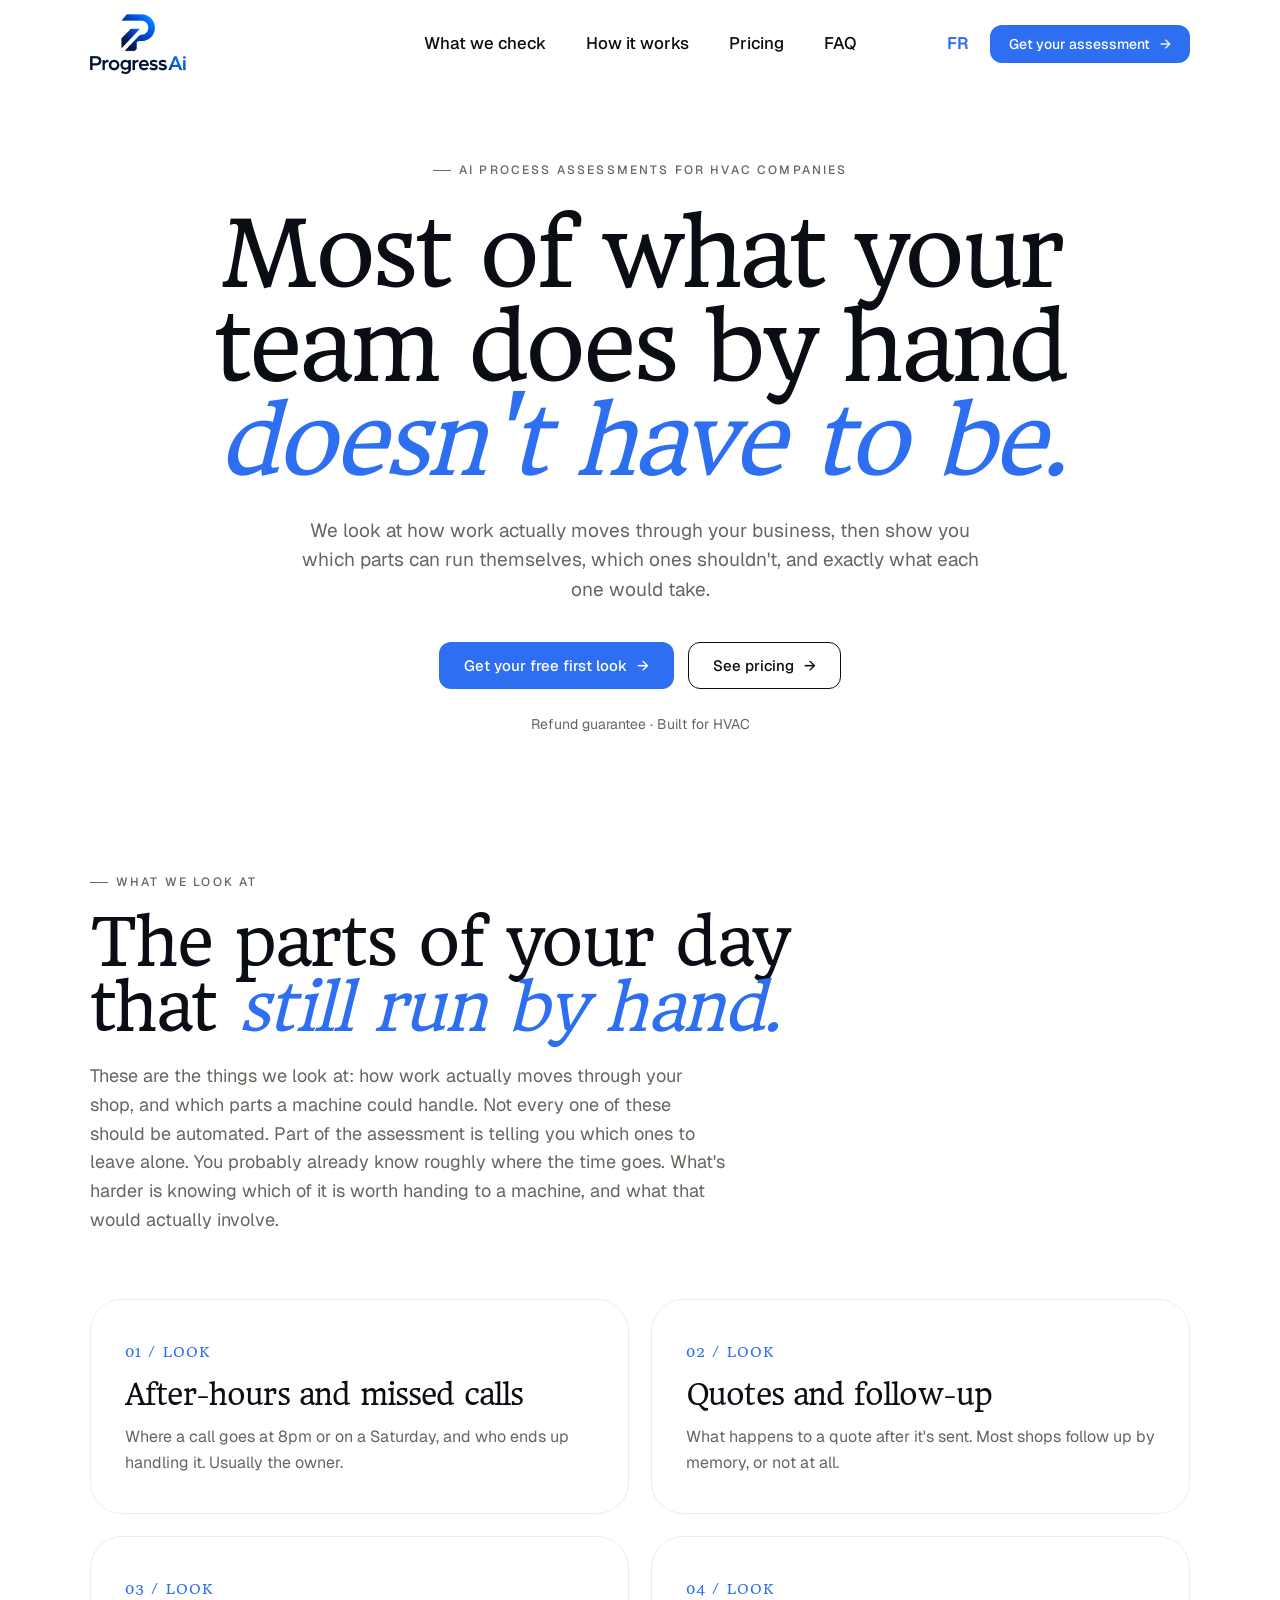
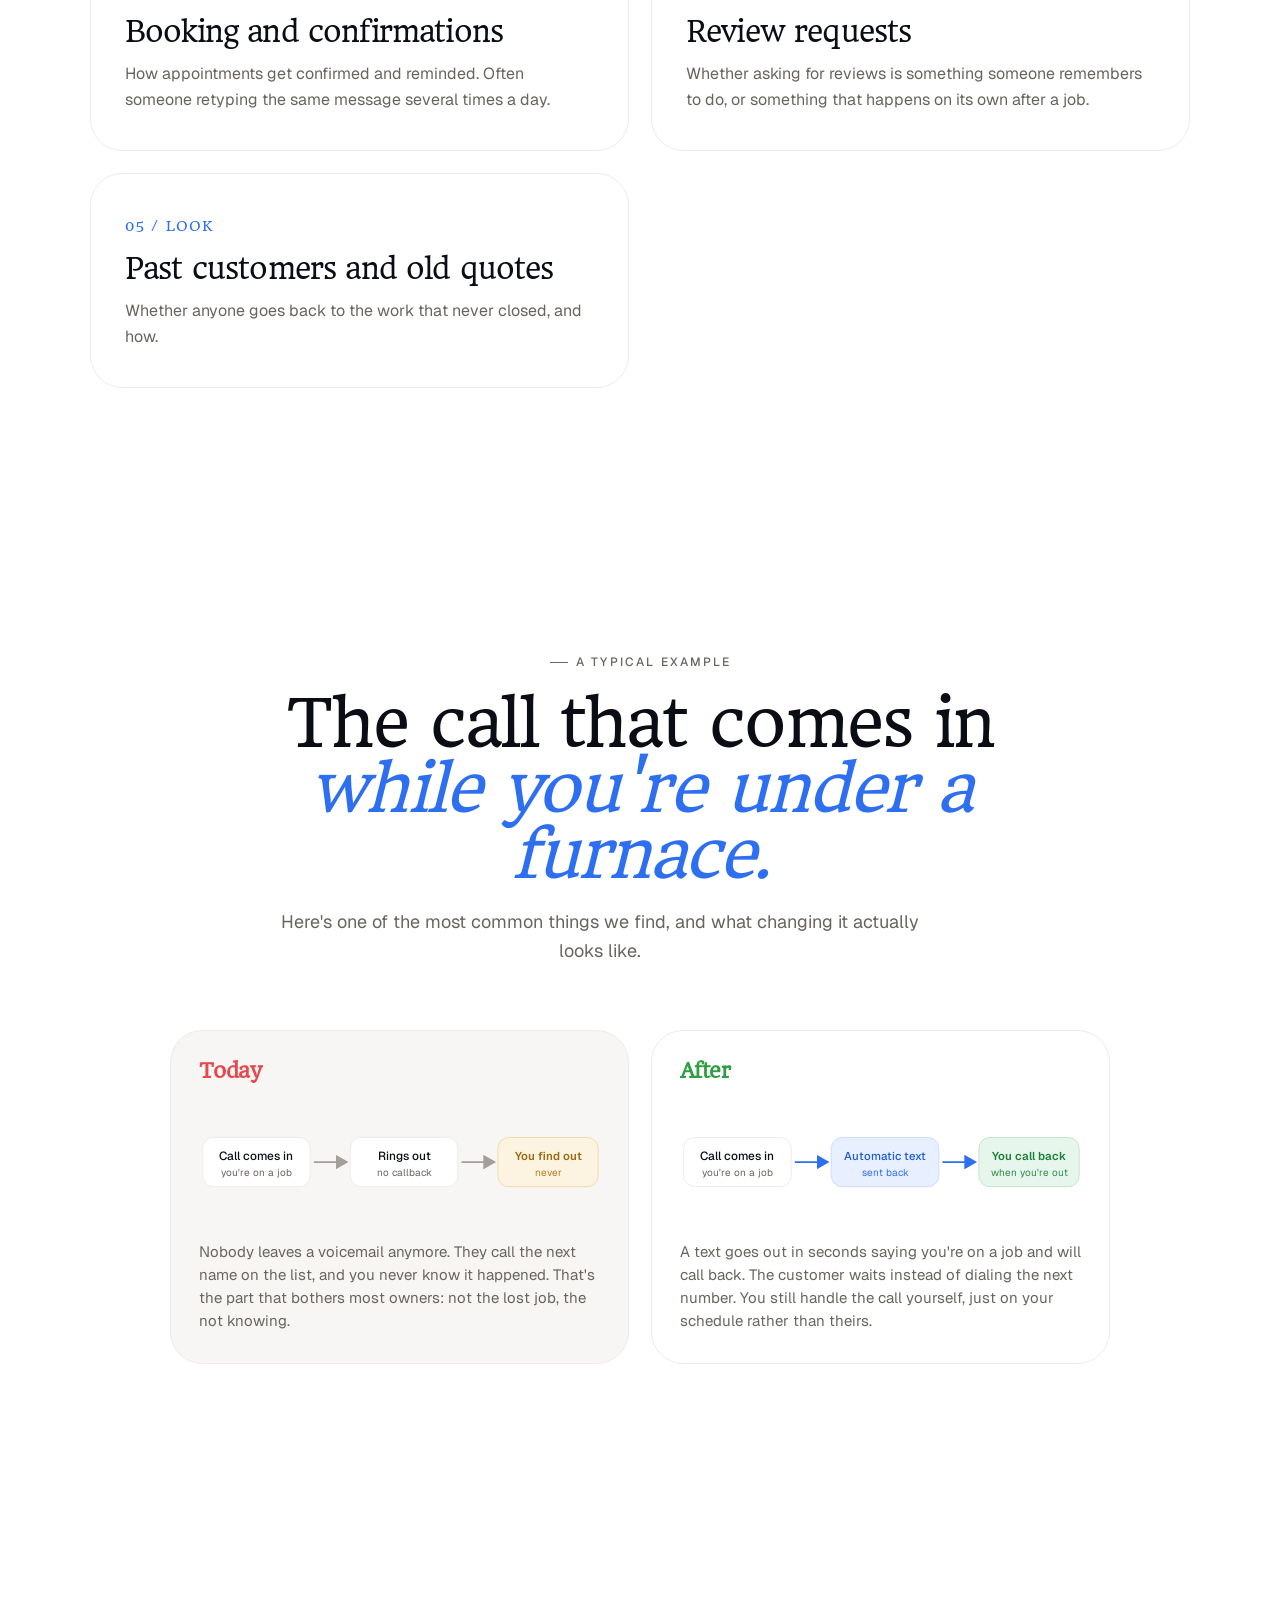
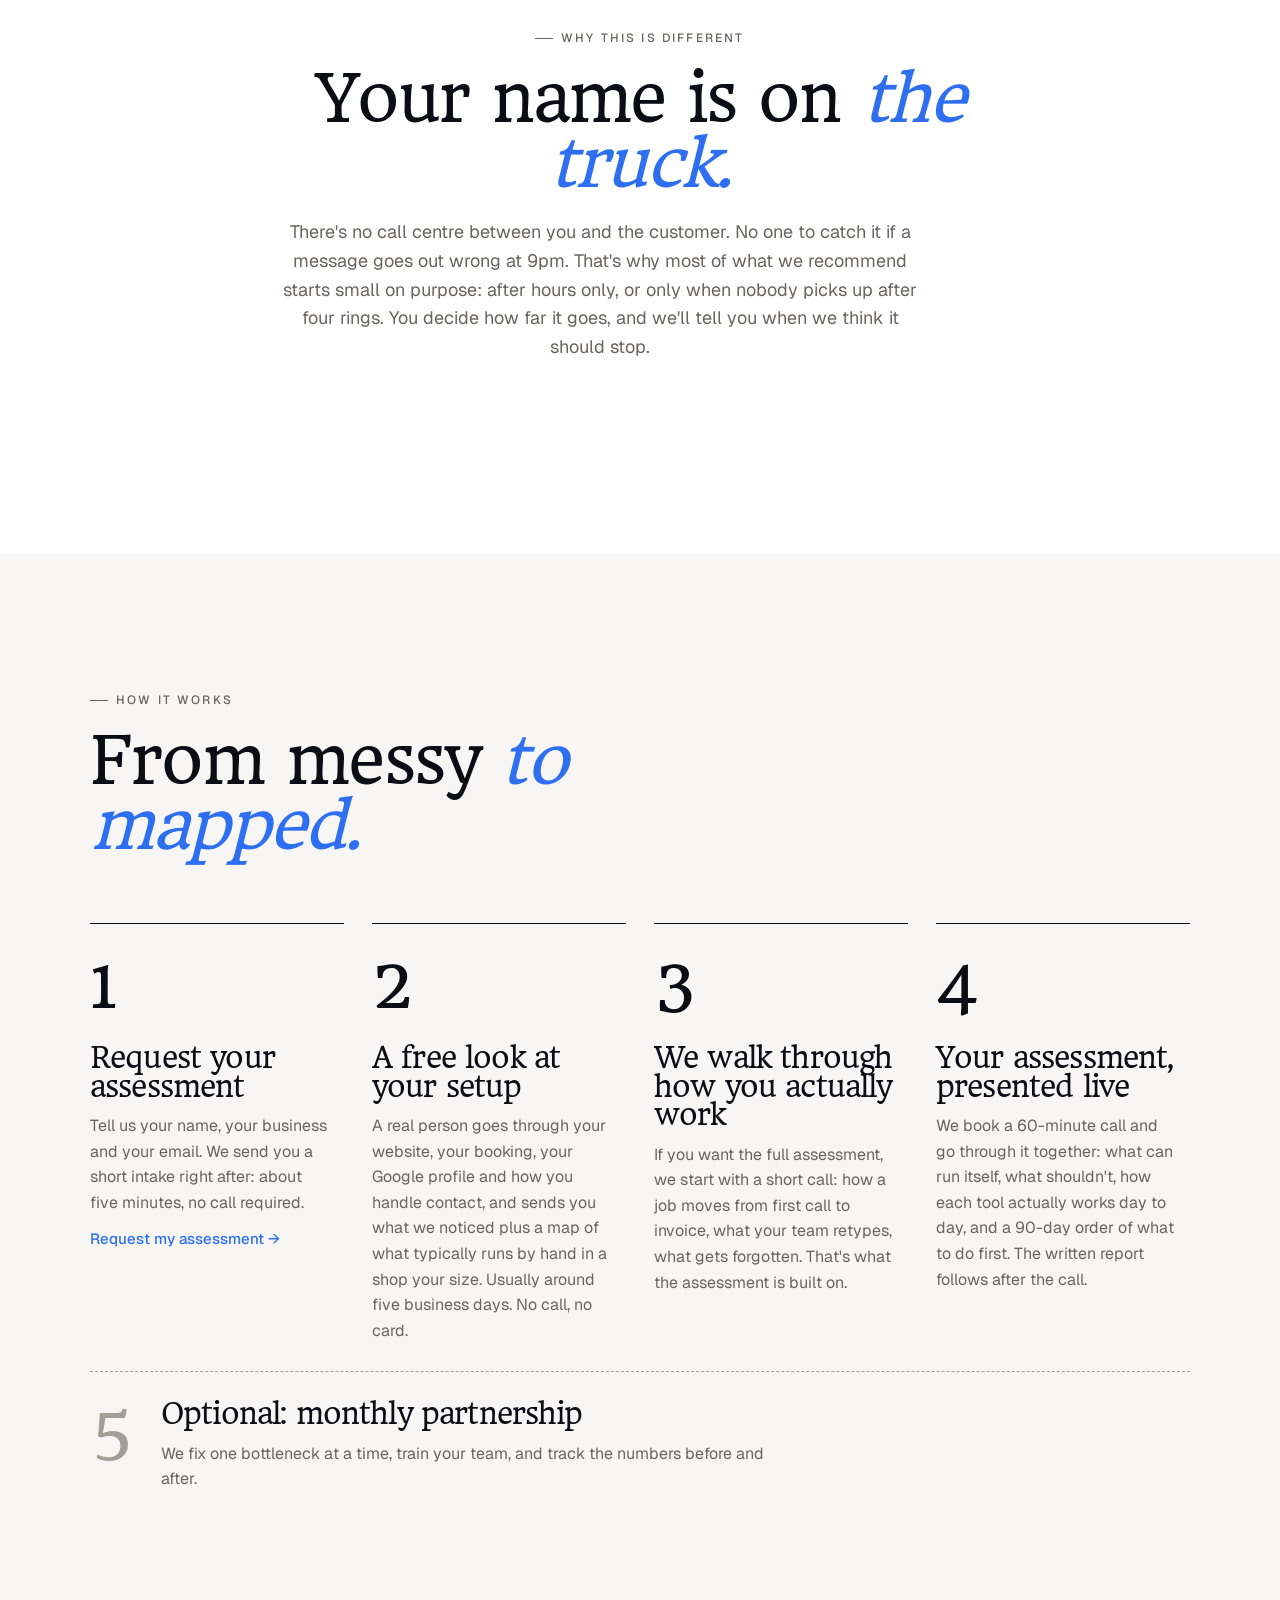
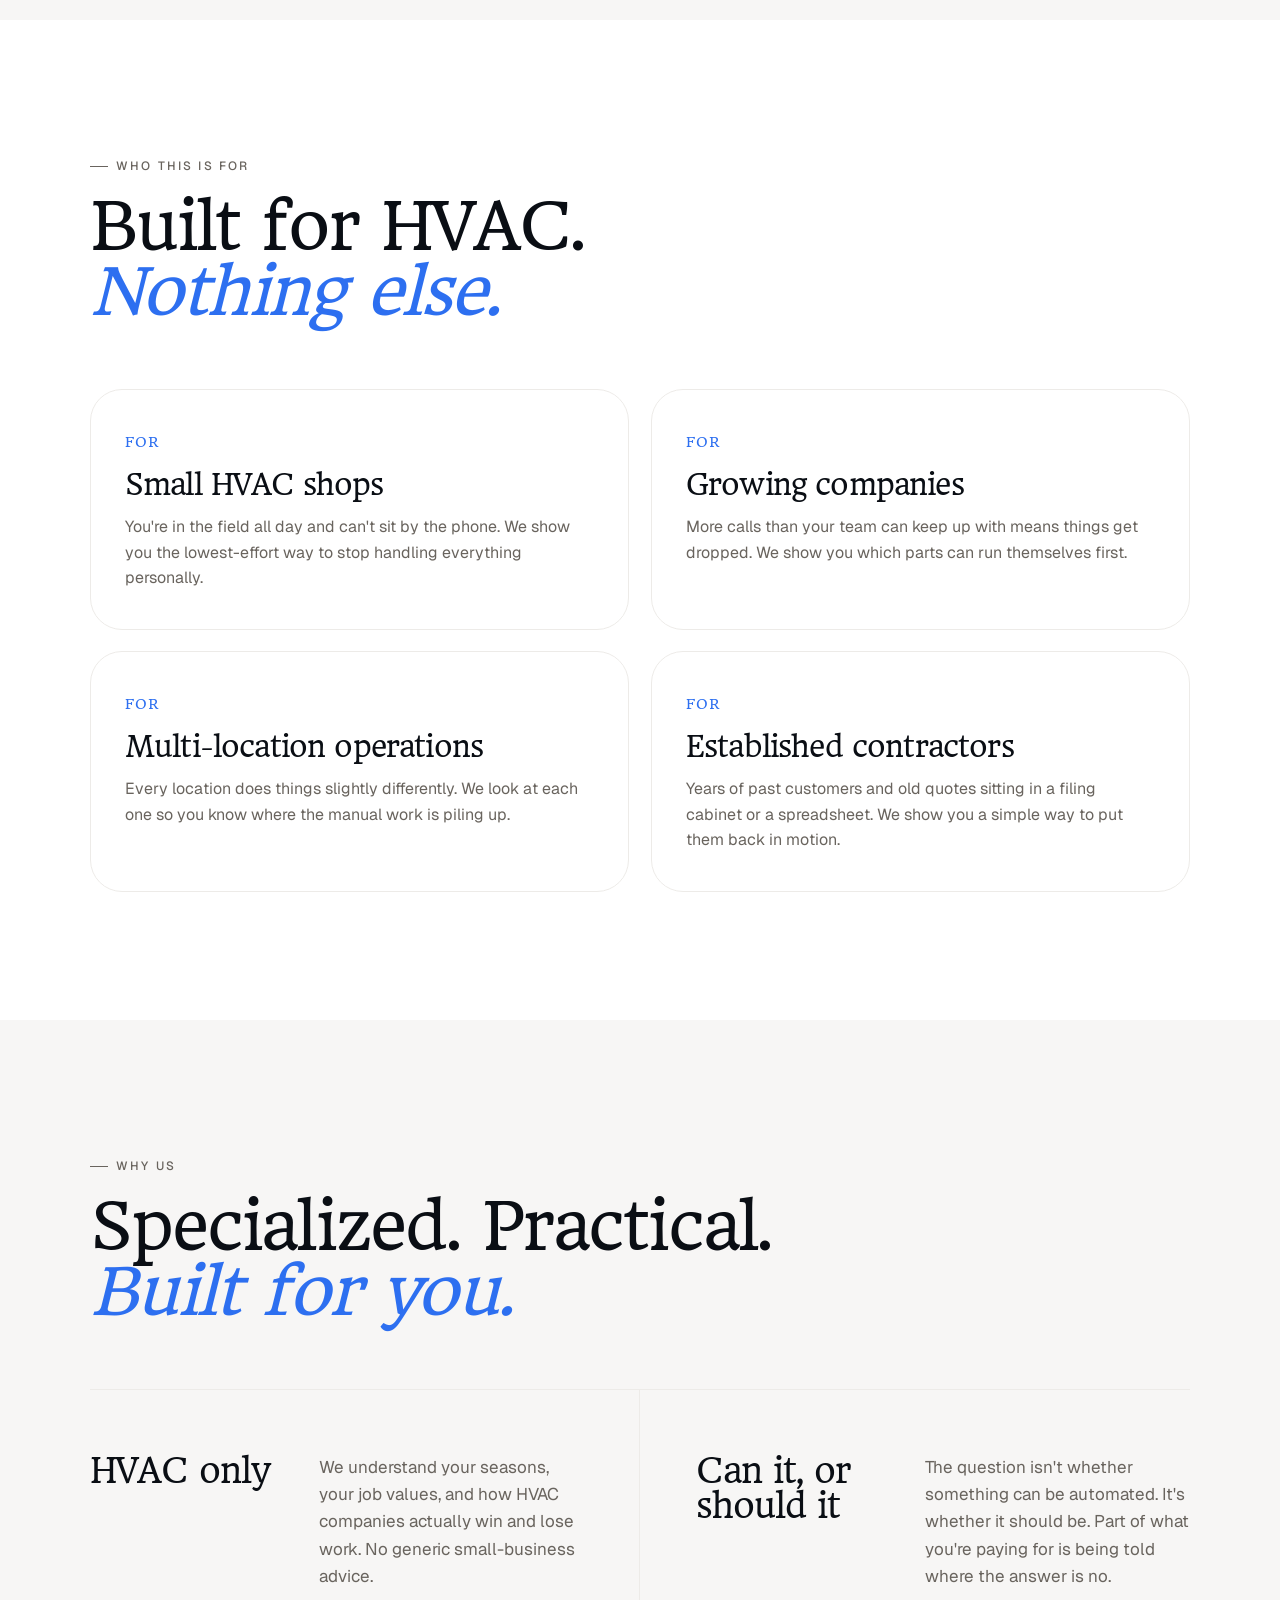
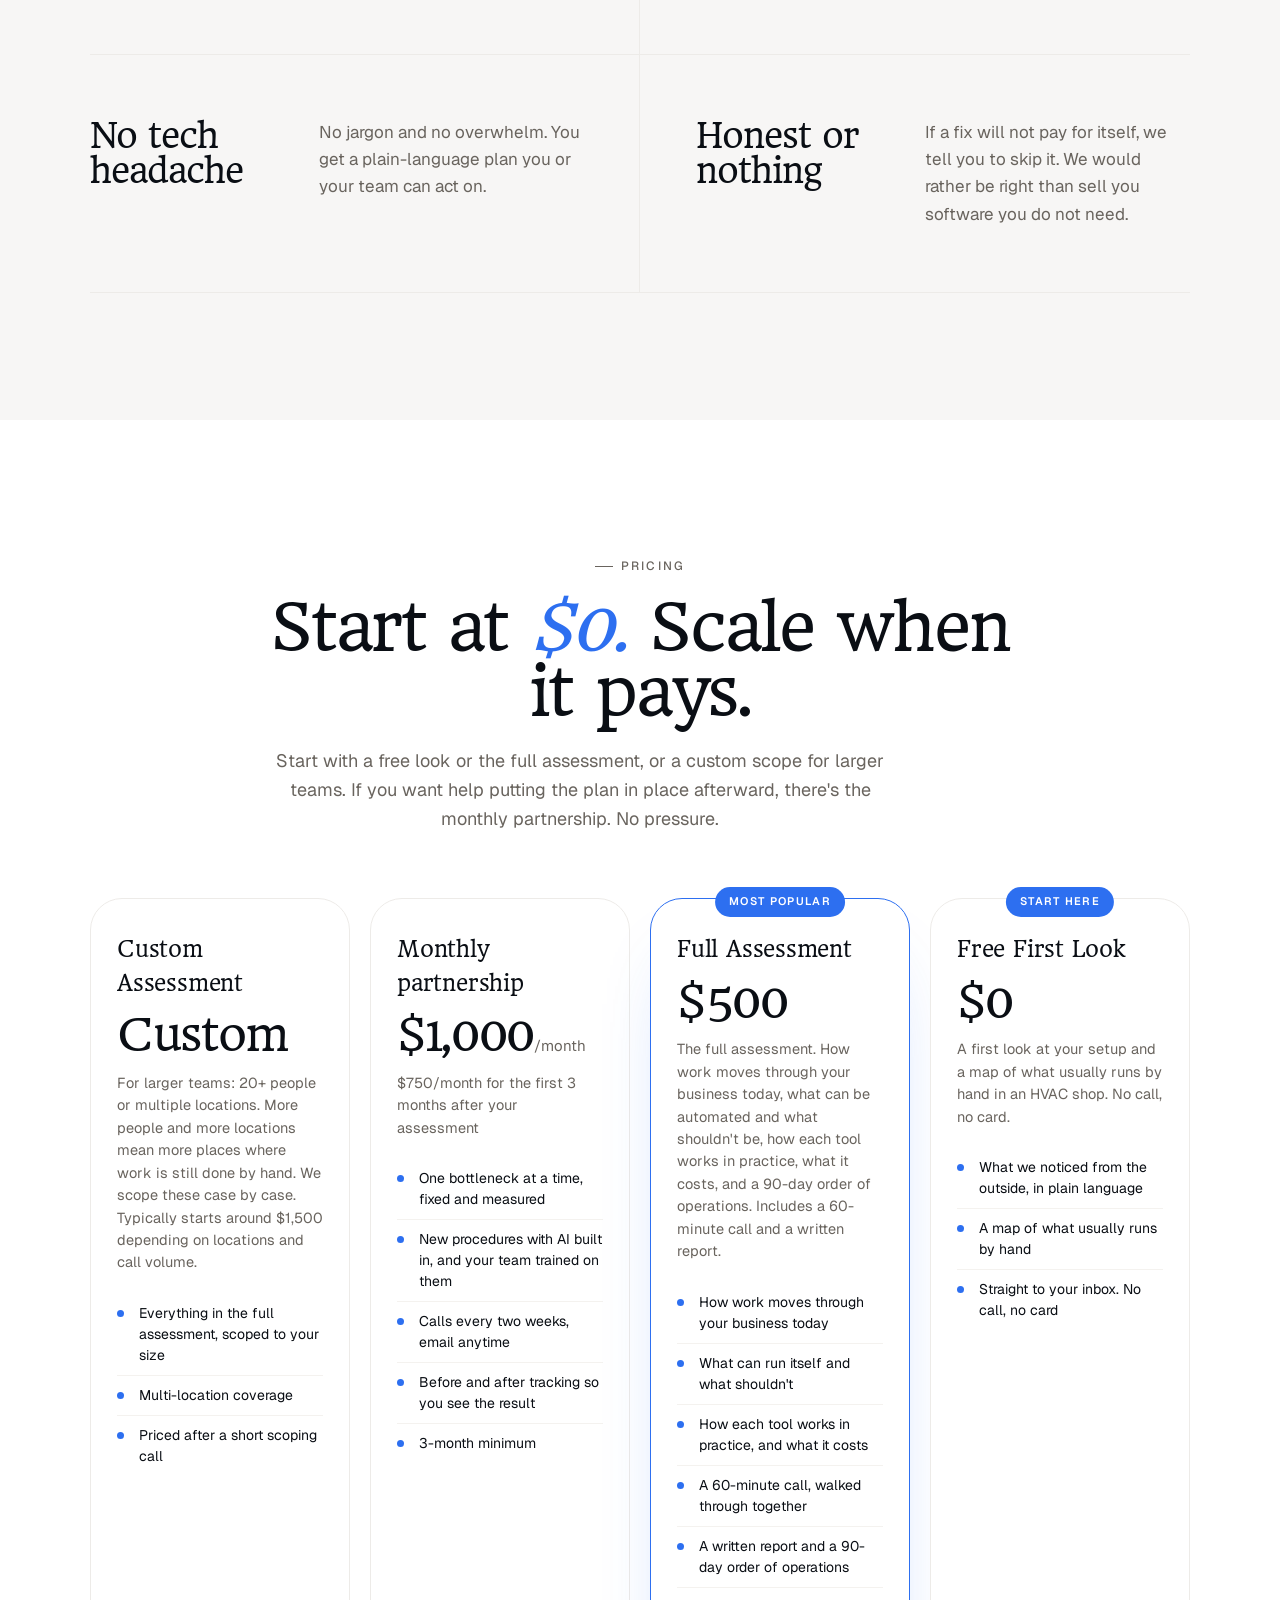
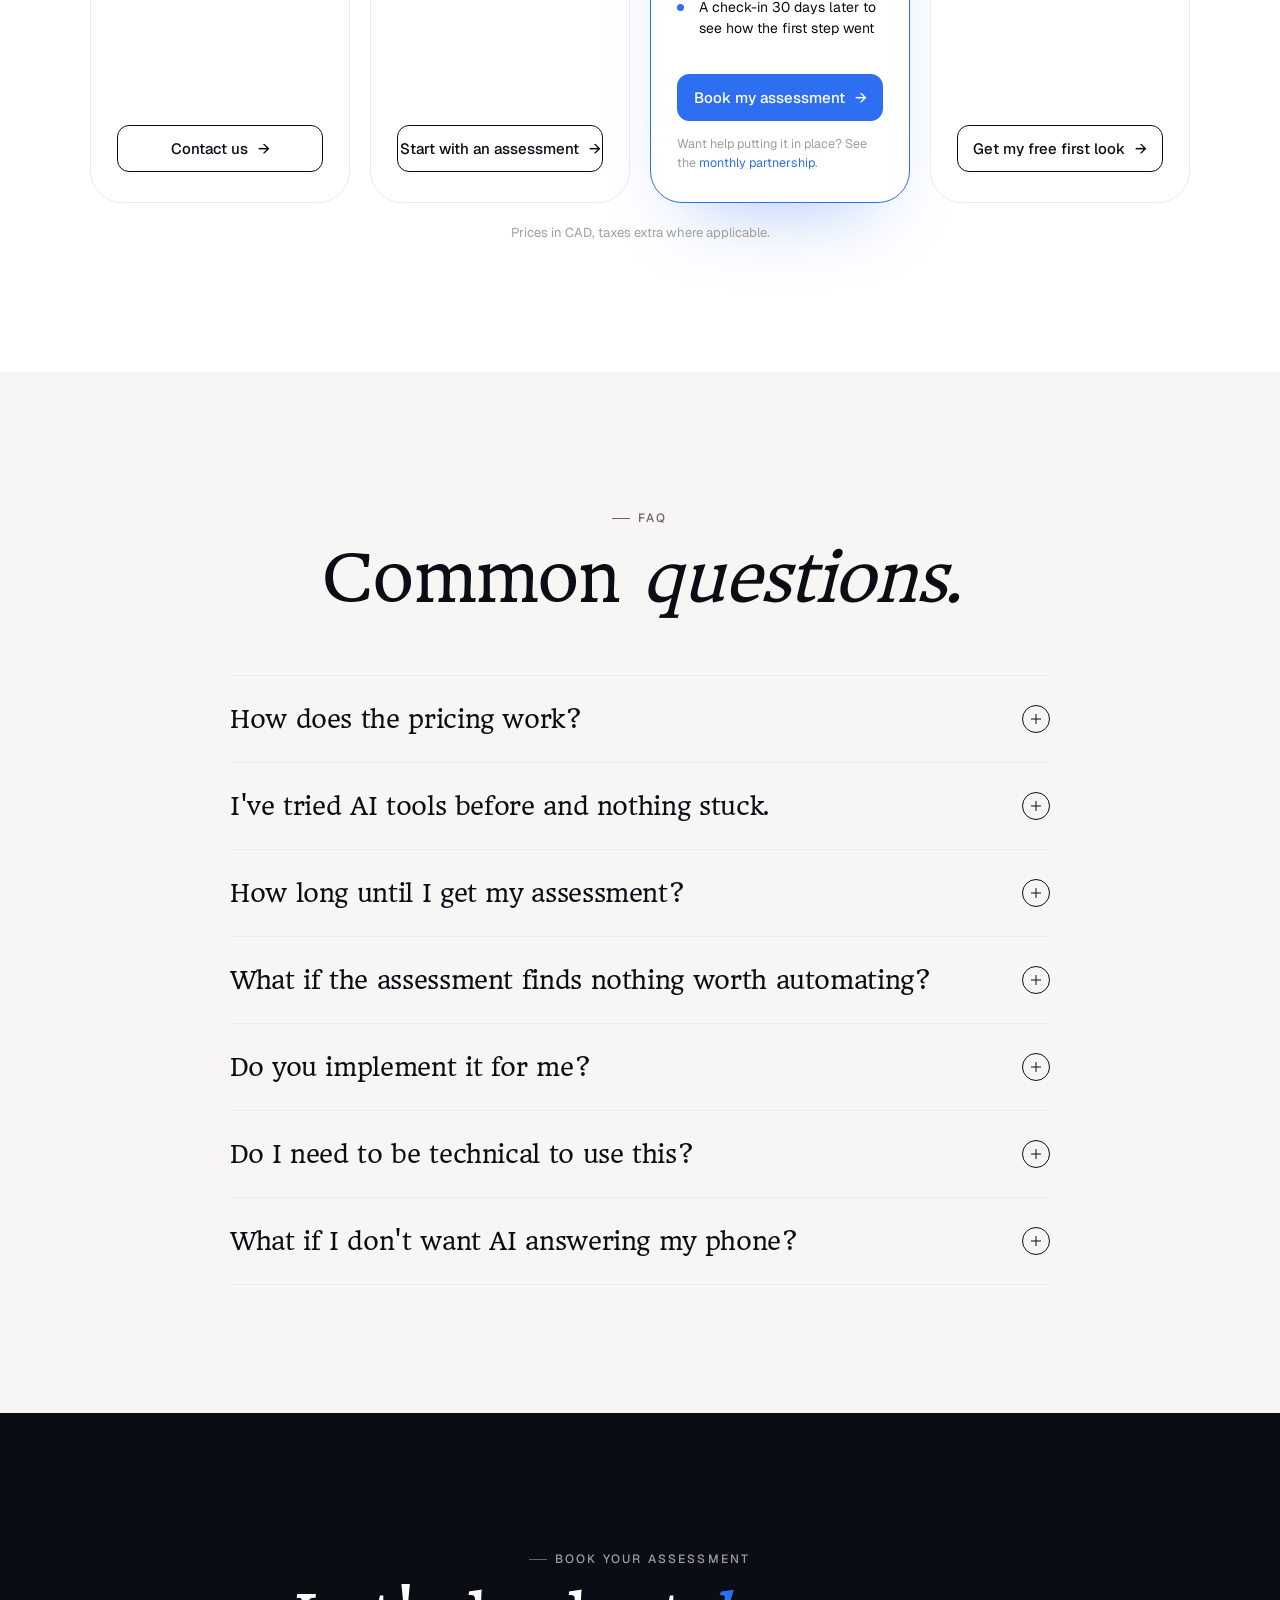
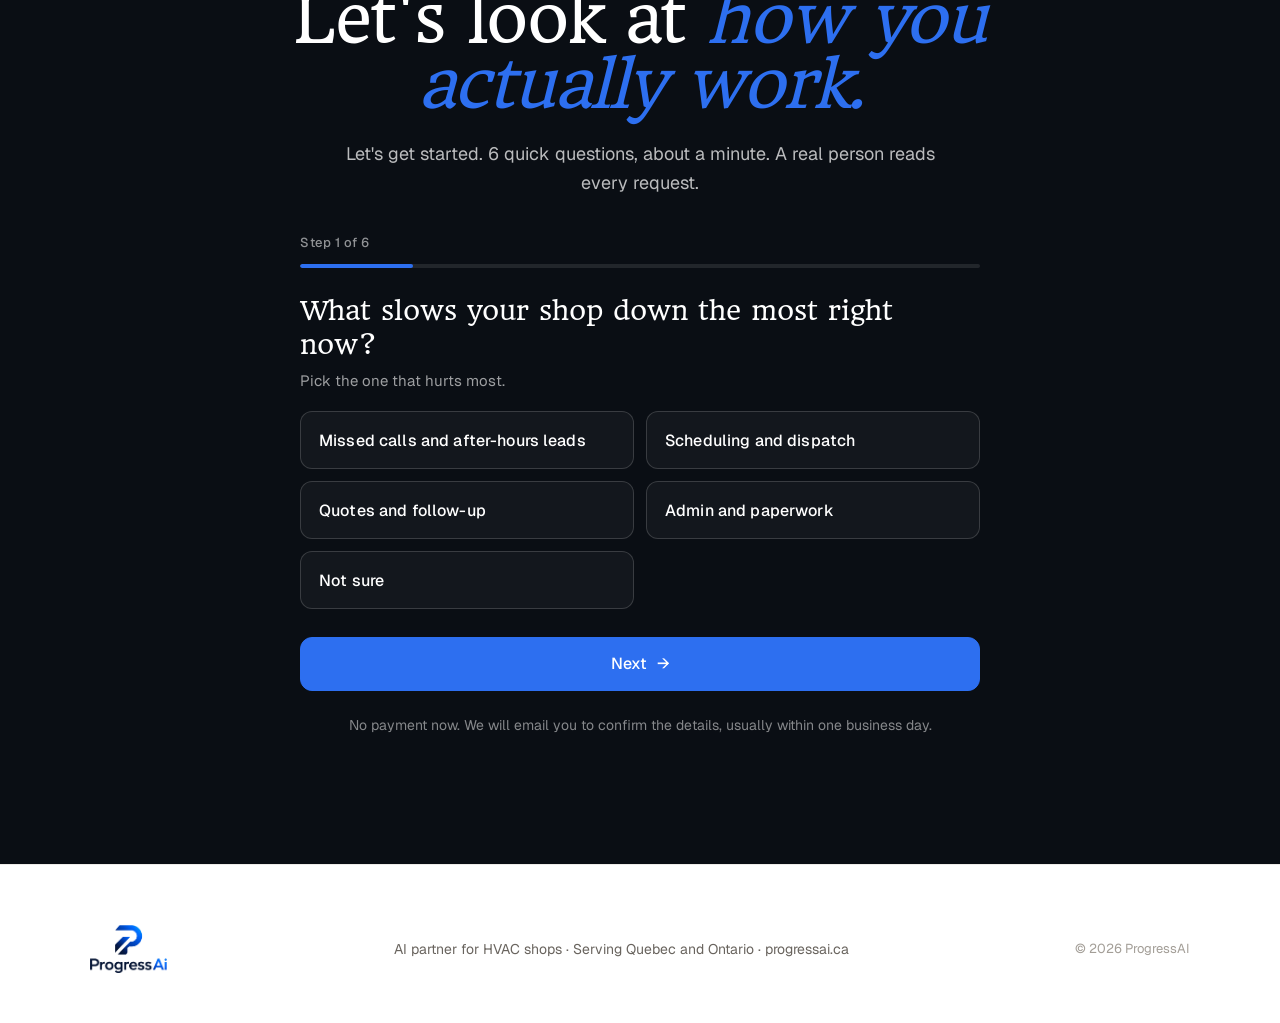
==== commit 63e7698d: "Update site to AI partner model with monthly partnership - Pricing: 4 cards (Custom, Monthly partner" ====
--- a/index.html
+++ b/index.html
@@ -194,7 +194,7 @@
       <span class="eyebrow reveal">How it works</span>
       <h2 class="reveal" style="--delay:.08s">From messy <em style="font-style:italic;color:var(--blue);">to mapped.</em></h2>
     </div>
-    <div class="process-grid" style="grid-template-columns:repeat(4,1fr);">
+    <div class="process-grid process-4">
       <div class="step reveal">
         <span class="step-num">1</span>
         <h3>Request your assessment</h3>
@@ -216,6 +216,11 @@
         <h3>Your assessment, presented live</h3>
         <p>We book a 60-minute call and go through it together: what can run itself, what shouldn't, how each tool actually works day to day, and a 90-day order of what to do first. The written report follows after the call.</p>
       </div>
+      <div class="step step-optional reveal" style="--delay:.4s">
+        <span class="step-num">5</span>
+        <h3>Optional: monthly partnership</h3>
+        <p>We fix one bottleneck at a time, train your team, and track the numbers before and after.</p>
+      </div>
     </div>
   </div>
 </section>
@@ -283,7 +288,7 @@
     <div class="section-head" style="text-align:center; max-width:760px; margin-left:auto; margin-right:auto;">
       <span class="eyebrow reveal" style="margin-left:auto;margin-right:auto;">Pricing</span>
       <h2 class="reveal" style="--delay:.08s">Start at <em style="font-style:italic;color:var(--blue);">$0.</em> Scale when it pays.</h2>
-      <p class="reveal" style="--delay:.16s">Three ways in: a free look, the full assessment, or a custom scope for larger teams. No contracts, no pressure.</p>
+      <p class="reveal" style="--delay:.16s">Start with a free look or the full assessment, or a custom scope for larger teams. If you want help putting the plan in place afterward, there's the monthly partnership. No pressure.</p>
     </div>
     <div class="tiers reveal" style="--delay:.16s">
       <div class="tier">
@@ -298,8 +303,22 @@
         <a href="#book" data-pick="custom" class="btn btn-outline">Contact us <span class="arr">→</span></a>
       </div>
 
+      <div class="tier" id="partnership">
+        <div class="tier-name">Monthly partnership</div>
+        <div class="tier-price">$1,000<span class="per">/month</span></div>
+        <p class="tier-desc">$750/month for the first 3 months after your assessment</p>
+        <ul class="tier-list">
+          <li>One bottleneck at a time, fixed and measured</li>
+          <li>New procedures with AI built in, and your team trained on them</li>
+          <li>Calls every two weeks, email anytime</li>
+          <li>Before and after tracking so you see the result</li>
+          <li>3-month minimum</li>
+        </ul>
+        <a href="#book" data-pick="full" class="btn btn-outline">Start with an assessment <span class="arr">→</span></a>
+      </div>
+
       <div class="tier popular">
-        <span class="tier-tag">Most complete</span>
+        <span class="tier-tag">Most popular</span>
         <div class="tier-name">Full Assessment</div>
         <div class="tier-price">$500</div>
         <p class="tier-desc">The full assessment. How work moves through your business today, what can be automated and what shouldn't be, how each tool works in practice, what it costs, and a 90-day order of operations. Includes a 60-minute call and a written report.</p>
@@ -309,9 +328,10 @@
           <li>How each tool works in practice, and what it costs</li>
           <li>A 60-minute call, walked through together</li>
           <li>A written report and a 90-day order of operations</li>
+          <li>A check-in 30 days later to see how the first step went</li>
         </ul>
         <a href="#book" data-pick="full" class="btn btn-outline">Book my assessment <span class="arr">→</span></a>
-        <p style="margin-top:14px; font-size:12.5px; color:var(--ink-faint); line-height:1.5;">This is an assessment and a plan. Setup isn't included, and it's quoted separately if you want help with it.</p>
+        <p style="margin-top:14px; font-size:12.5px; color:var(--ink-faint); line-height:1.5;">Want help putting it in place? See the <a href="#partnership" style="color:var(--blue);">monthly partnership</a>.</p>
       </div>
 
       <div class="tier">
@@ -344,7 +364,7 @@
           <span>How does the pricing work?</span>
           <span class="faq-icon" aria-hidden="true"></span>
         </button>
-        <div class="faq-a"><div class="faq-a-inner">Three levels. The free look shows you what we can spot from the outside, plus a map of what usually runs by hand in a shop your size. The $500 assessment is the full picture: how work moves through your business and what can run itself, with a call to walk through it. Larger teams get a custom scope. We charge a fair price for real work and keep it honest.</div></div>
+        <div class="faq-a"><div class="faq-a-inner">Four options. The free look shows you what we can spot from the outside, plus a map of what usually runs by hand in a shop your size. The $500 assessment is the full picture: how work moves through your business, where the main bottleneck is, and a call to walk through it. Larger teams get a custom scope. After the assessment, the optional monthly partnership is $1,000/month ($750/month for the first 3 months) to fix one bottleneck at a time and measure the result. We charge a fair price for real work and keep it honest.</div></div>
       </div>
       <div class="faq reveal" style="--delay:.05s">
         <button class="faq-q" aria-expanded="false">
@@ -372,7 +392,7 @@
           <span>Do you implement it for me?</span>
           <span class="faq-icon" aria-hidden="true"></span>
         </button>
-        <div class="faq-a"><div class="faq-a-inner">No. We assess and recommend. Most owners hand the report to whoever already handles their tech. If you'd rather have help with it, we can talk about that separately.</div></div>
+        <div class="faq-a"><div class="faq-a-inner">The assessment itself is a diagnosis and a plan. If you want help putting it in place, that's the monthly partnership: we rebuild one bottleneck at a time with you, train your team, and measure the result. No custom software, and you own everything.</div></div>
       </div>
       <div class="faq reveal" style="--delay:.2s">
         <button class="faq-q" aria-expanded="false">
@@ -412,7 +432,7 @@
           <label class="opt-card"><input type="radio" name="biggest_challenge" value="Scheduling and dispatch" /><span>Scheduling and dispatch</span></label>
           <label class="opt-card"><input type="radio" name="biggest_challenge" value="Quotes and follow-up" /><span>Quotes and follow-up</span></label>
           <label class="opt-card"><input type="radio" name="biggest_challenge" value="Admin and paperwork" /><span>Admin and paperwork</span></label>
-          <label class="opt-card"><input type="radio" name="biggest_challenge" value="Not sure yet" /><span>Not sure yet</span></label>
+          <label class="opt-card"><input type="radio" name="biggest_challenge" value="Not sure" /><span>Not sure</span></label>
         </div>
       </fieldset>
       <fieldset class="step" data-step="2">
@@ -422,6 +442,7 @@
           <label class="opt-card"><input type="radio" name="team_size" value="4-10" /><span>4-10</span></label>
           <label class="opt-card"><input type="radio" name="team_size" value="11-25" /><span>11-25</span></label>
           <label class="opt-card"><input type="radio" name="team_size" value="25+" /><span>25+</span></label>
+          <label class="opt-card"><input type="radio" name="team_size" value="Not sure" /><span>Not sure</span></label>
         </div>
       </fieldset>
       <fieldset class="step" data-step="3">
@@ -432,6 +453,7 @@
           <label class="opt-card"><input type="radio" name="software" value="Housecall Pro" /><span>Housecall Pro</span></label>
           <label class="opt-card"><input type="radio" name="software" value="Paper or spreadsheets" /><span>Paper or spreadsheets</span></label>
           <label class="opt-card"><input type="radio" name="software" value="Something else" /><span>Something else</span></label>
+          <label class="opt-card"><input type="radio" name="software" value="Not sure" /><span>Not sure</span></label>
         </div>
       </fieldset>
       <fieldset class="step" data-step="4">
@@ -472,8 +494,8 @@
     <a href="/" class="logo">
       <span class="logo-mark"><img src="progressai_logo_hd.png" alt="ProgressAI" /></span>
     </a>
-    <div class="footer-meta">AI process assessments for HVAC companies · Serving Quebec and Canada · progressai.ca</div>
-    <div class="footer-copy">© 2026 Progress AI</div>
+    <div class="footer-meta">AI partner for HVAC shops · Serving Quebec and Ontario · progressai.ca</div>
+    <div class="footer-copy">© 2026 ProgressAI</div>
   </div>
 </footer>
 
--- a/styles.css
+++ b/styles.css
@@ -81,7 +81,9 @@
     grid-template-columns: 1fr auto 1fr;
     align-items: center;
     min-height: 88px;
-    padding: 12px 0;
+    /* keep the .container side gutter; "12px 0" here was wiping it out and
+       pushing the logo flush against the screen edge */
+    padding: 12px var(--gutter);
     overflow: visible;
   }
   .nav.scrolled {
@@ -123,7 +125,8 @@
     transition: transform .35s cubic-bezier(.2,.7,.2,1);
   }
   .nav-links a:hover::after { transform: scaleX(1); }
-  .nav-cta-wrap { display: flex; align-items: center; gap: 18px; justify-self: end; }
+  /* pinned to column 3 so it stays right-aligned when .nav-links is hidden on mobile */
+  .nav-cta-wrap { display: flex; align-items: center; gap: 18px; justify-self: end; grid-column: 3; }
 
   .lang-switch button, .lang-switch a {
     display: inline-block;
@@ -291,6 +294,11 @@
   .card p { color: var(--ink-soft); font-size: 16px; line-height: 1.6; }
 
   .process-grid { display: grid; grid-template-columns: repeat(3, 1fr); gap: 28px; }
+  .process-grid.process-4 { grid-template-columns: repeat(4, 1fr); }
+  /* optional final step: full width, dashed rule so it reads as an add-on */
+  .step.step-optional { grid-column: 1 / -1; border-top: 1px dashed var(--ink-faint); display: grid; grid-template-columns: auto 1fr; column-gap: 28px; align-items: start; }
+  .step.step-optional .step-num { color: var(--ink-faint); margin-bottom: 0; grid-row: span 2; }
+  .step.step-optional p { max-width: 640px; }
   .step {
     border-top: 1px solid var(--ink);
     padding-top: 28px;
@@ -306,7 +314,9 @@
   .step h3 { margin-bottom: 12px; }
   .step p { color: var(--ink-soft); font-size: 16px; }
   @media (max-width: 820px) {
-    .process-grid { grid-template-columns: 1fr; gap: 36px; }
+    .process-grid, .process-grid.process-4 { grid-template-columns: 1fr; gap: 36px; }
+    .step.step-optional { display: block; }
+    .step.step-optional .step-num { margin-bottom: 28px; }
   }
 
   .why-grid { display: grid; grid-template-columns: repeat(2, 1fr); gap: 0; border-top: 1px solid var(--line); }
@@ -652,9 +662,9 @@
 
   /* ---------- 4-tier pricing ---------- */
   .tiers {
-    display: grid; grid-template-columns: repeat(3, 1fr);
+    display: grid; grid-template-columns: repeat(4, minmax(0, 1fr));
     gap: 20px; align-items: stretch;
-    max-width: 1040px; margin: 0 auto;
+    max-width: 1180px; margin: 0 auto;
   }
   .tier {
     display: flex; flex-direction: column;
@@ -674,8 +684,8 @@
     padding: 6px 14px; border-radius: 999px; white-space: nowrap;
   }
   .tier-name { font-family: 'Headland One', serif; font-size: 21px; letter-spacing: -0.01em; margin-bottom: 14px; }
-  .tier-price { font-family: 'Headland One', serif; font-size: clamp(40px, 4.6vw, 52px); line-height: 1; letter-spacing: -0.03em; color: var(--ink); }
-  .tier-price .per { font-family: 'Geist', sans-serif; font-size: 15px; font-weight: 400; letter-spacing: 0; color: var(--ink-soft); }
+  .tier-price { font-family: 'Headland One', serif; font-size: clamp(34px, 3.4vw, 44px); line-height: 1; letter-spacing: -0.03em; color: var(--ink); }
+  .tier-price .per { display: inline-block; font-family: 'Geist', sans-serif; font-size: 15px; font-weight: 400; letter-spacing: 0; color: var(--ink-soft); }
   .tier-desc { color: var(--ink-soft); font-size: 14.5px; line-height: 1.55; margin: 14px 0 20px; }
   .tier-list { list-style: none; padding: 0; margin: 0 0 26px; flex: 1 1 auto; }
   .tier-list li { position: relative; padding: 9px 0 9px 22px; font-size: 14px; line-height: 1.5; color: var(--ink); border-top: 1px solid var(--line-soft); }
@@ -684,7 +694,7 @@
   .tier .btn { width: 100%; justify-content: center; margin-top: auto; }
   .tier.popular .btn-outline { background: var(--blue); color: #fff; border-color: var(--blue); }
   .tier.popular .btn-outline:hover { background: var(--blue-deep); border-color: var(--blue-deep); }
-  @media (max-width: 980px) { .tiers { grid-template-columns: repeat(2, 1fr); } }
+  @media (max-width: 980px) { .tiers { grid-template-columns: repeat(2, minmax(0, 1fr)); } }
   @media (max-width: 560px) { .tiers { grid-template-columns: 1fr; } }
 
   .guarantee-bar {
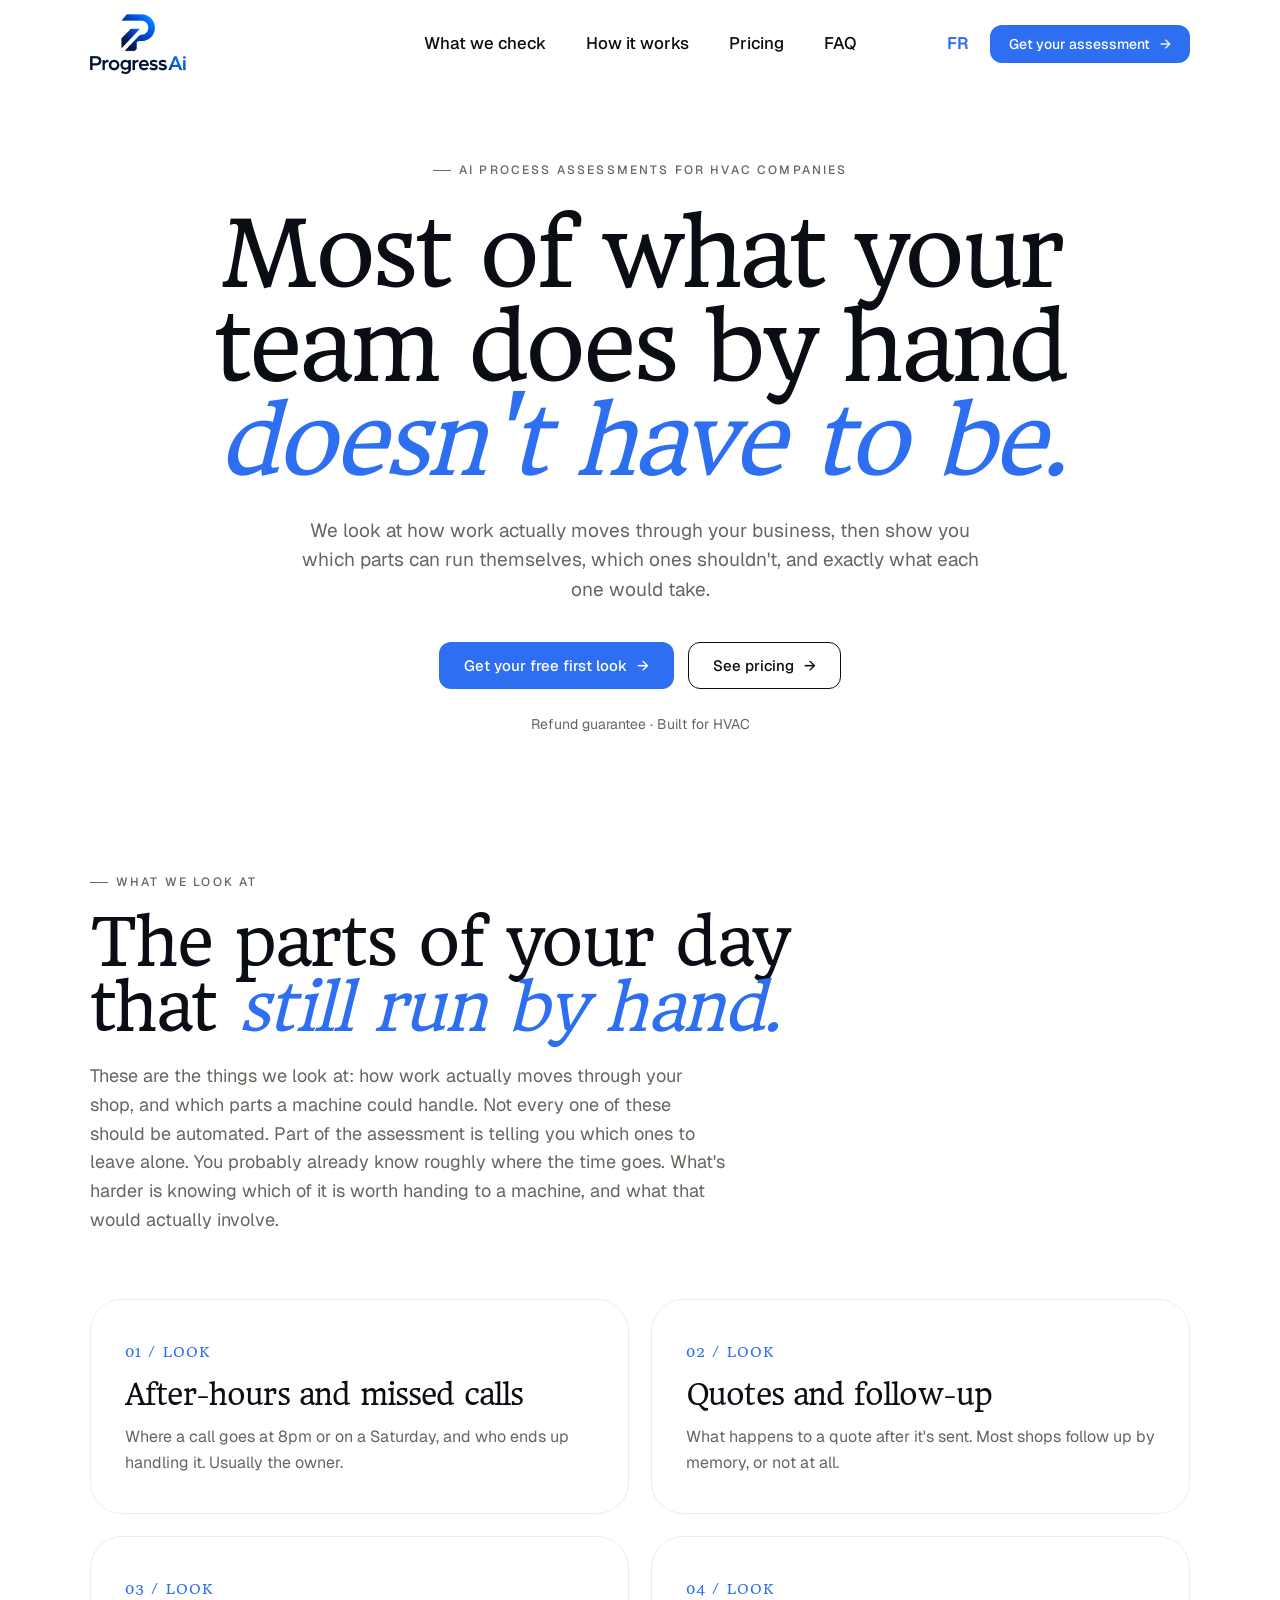
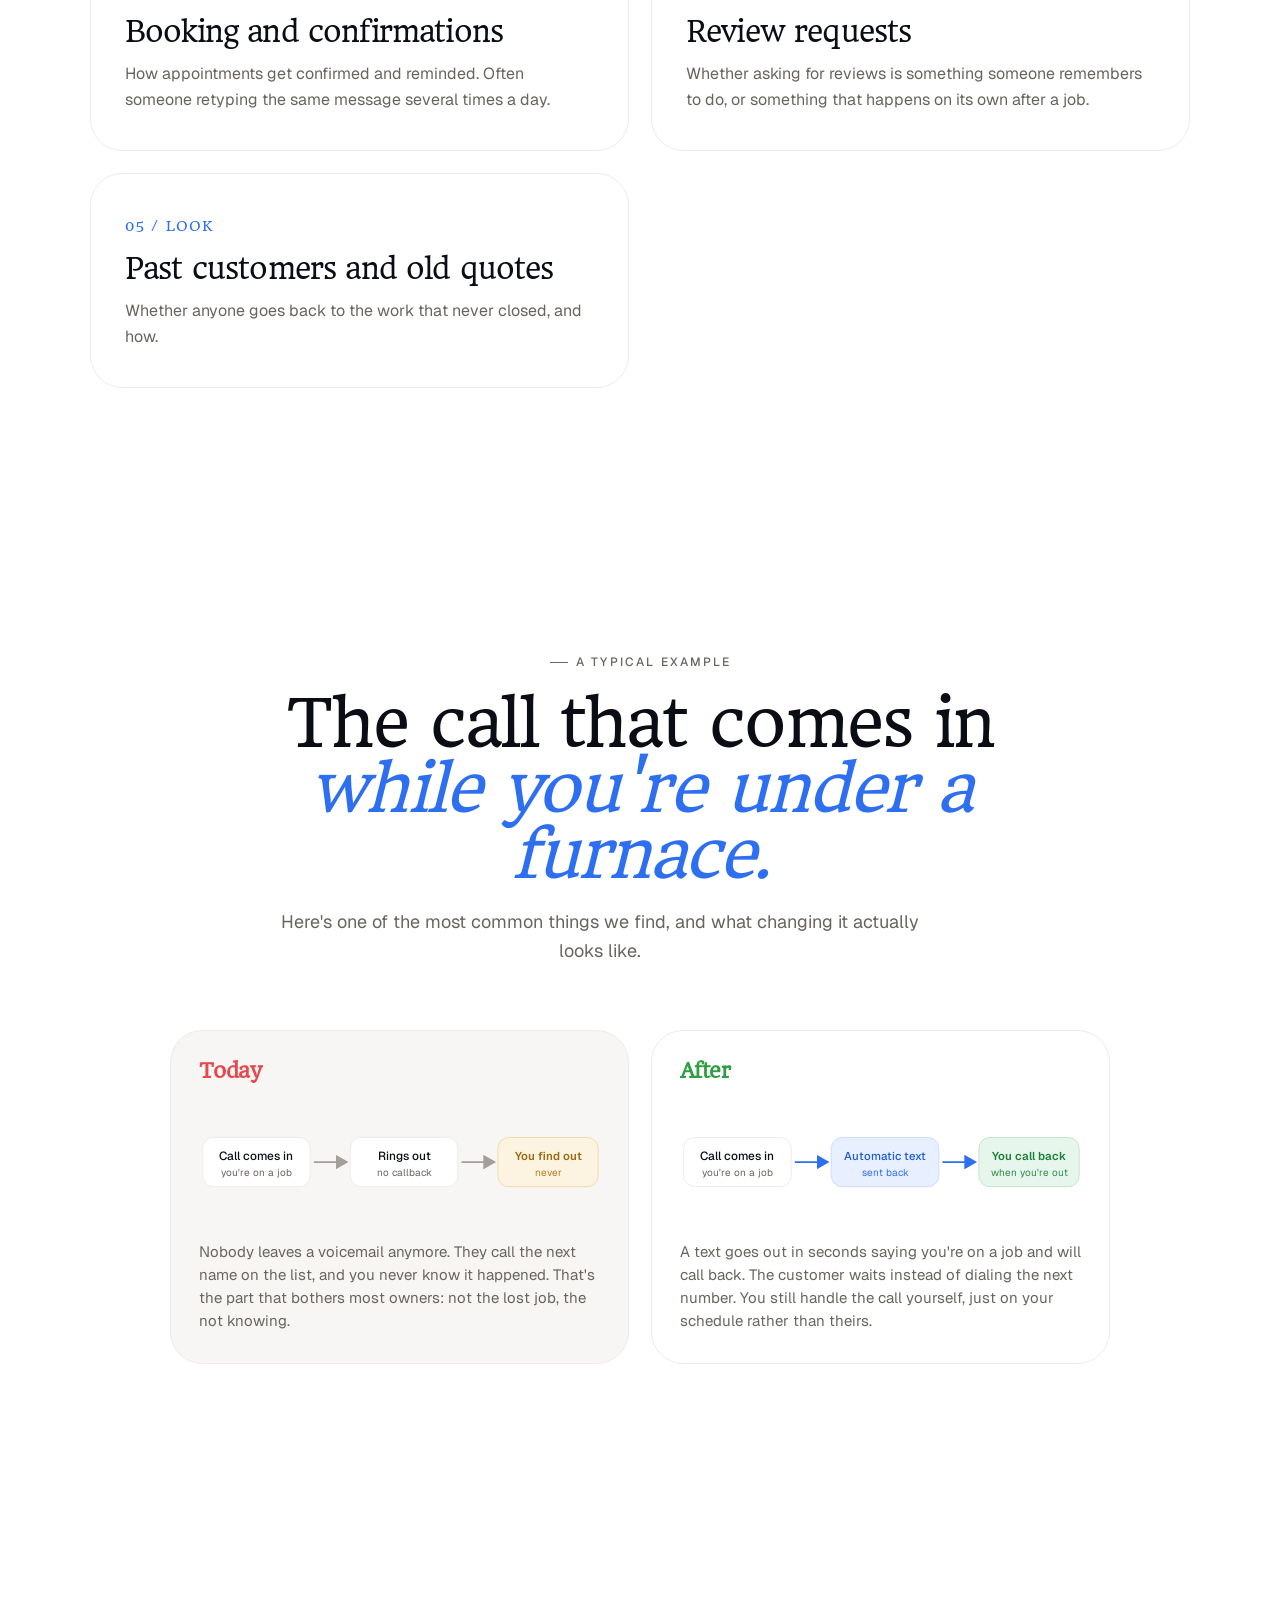
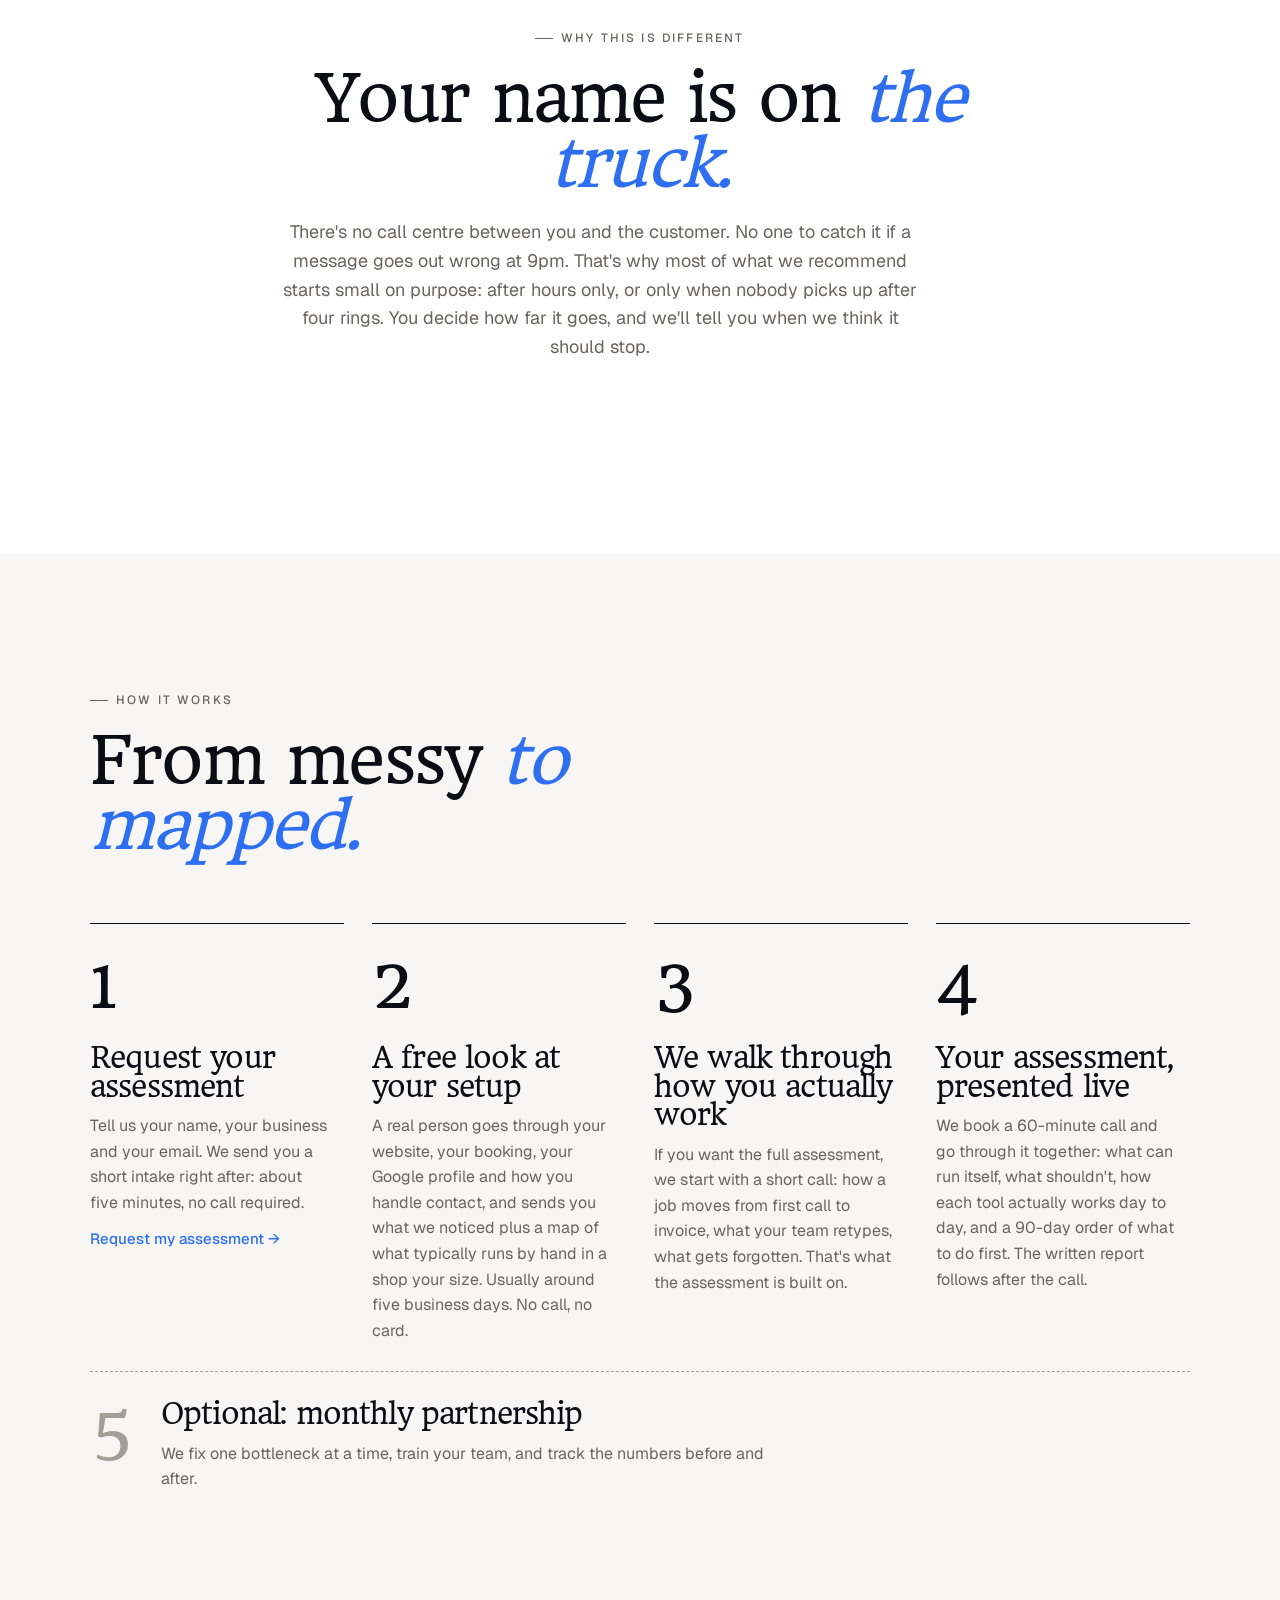
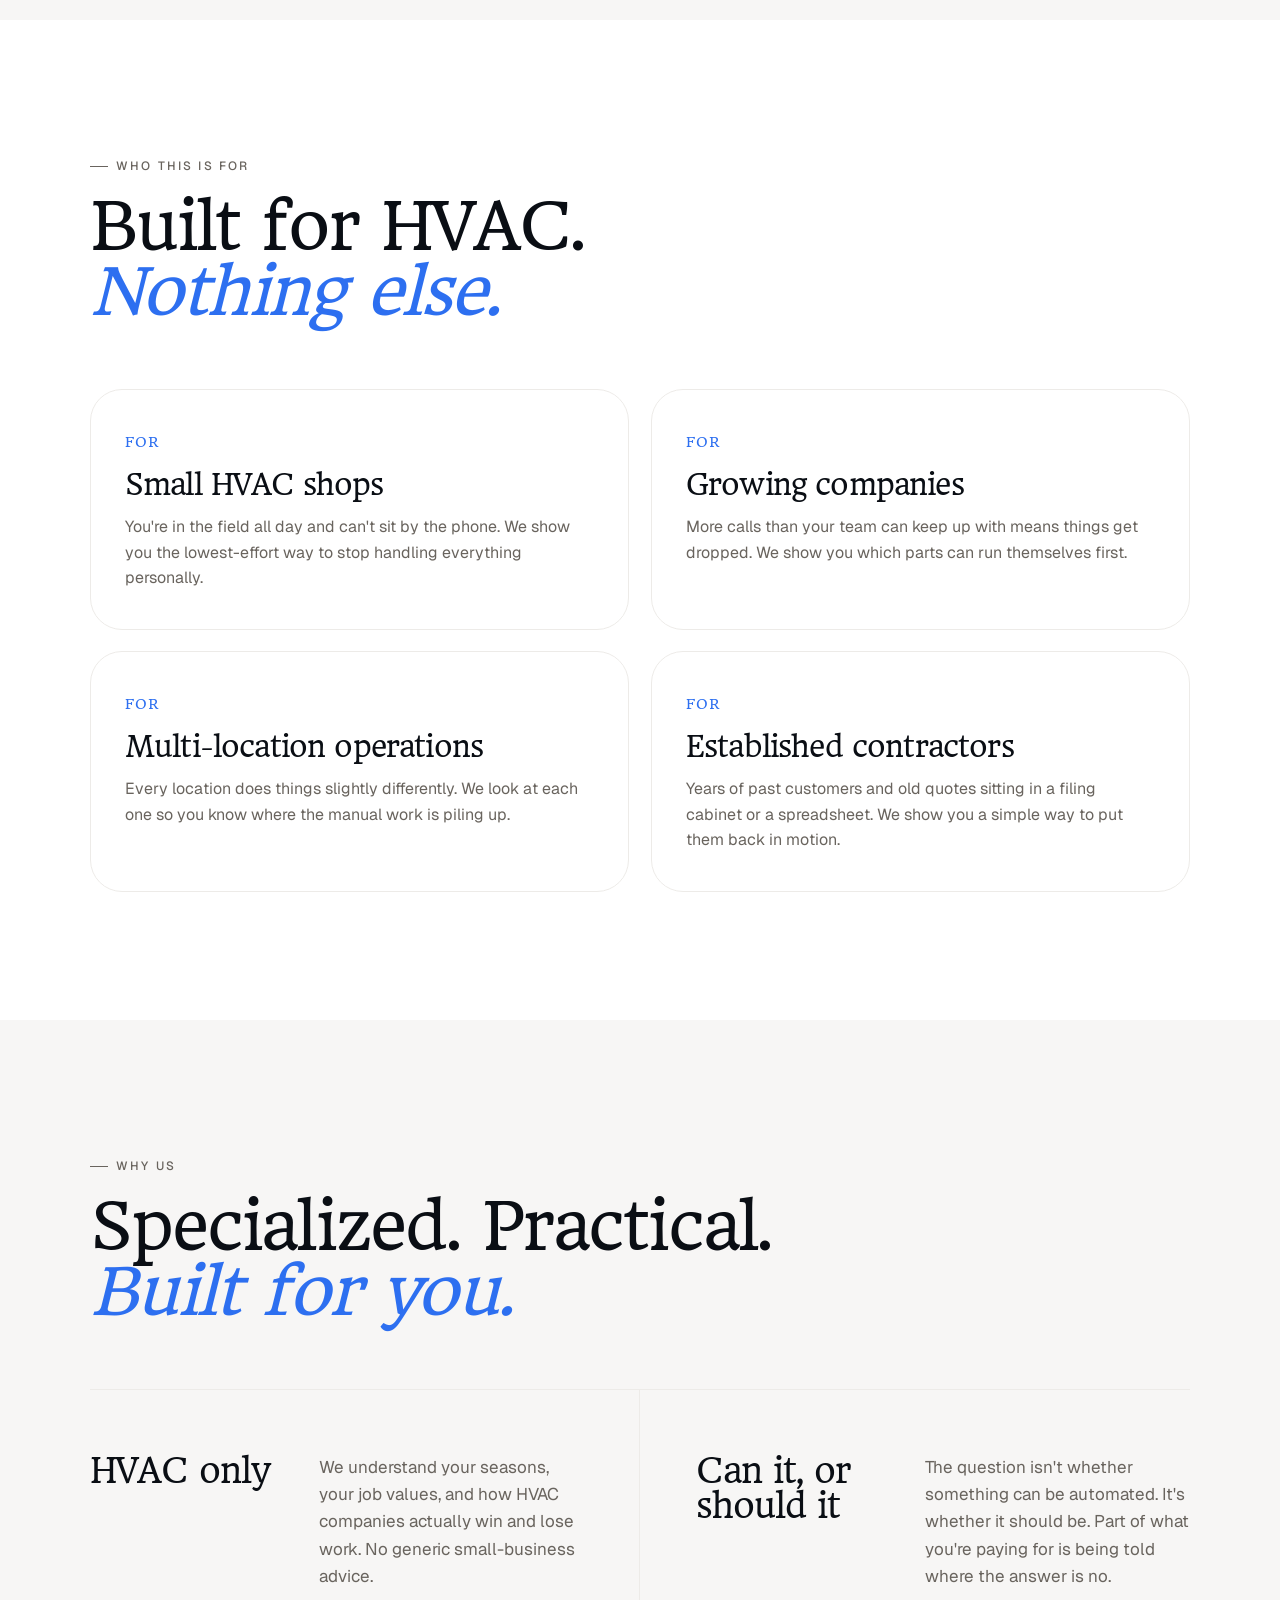
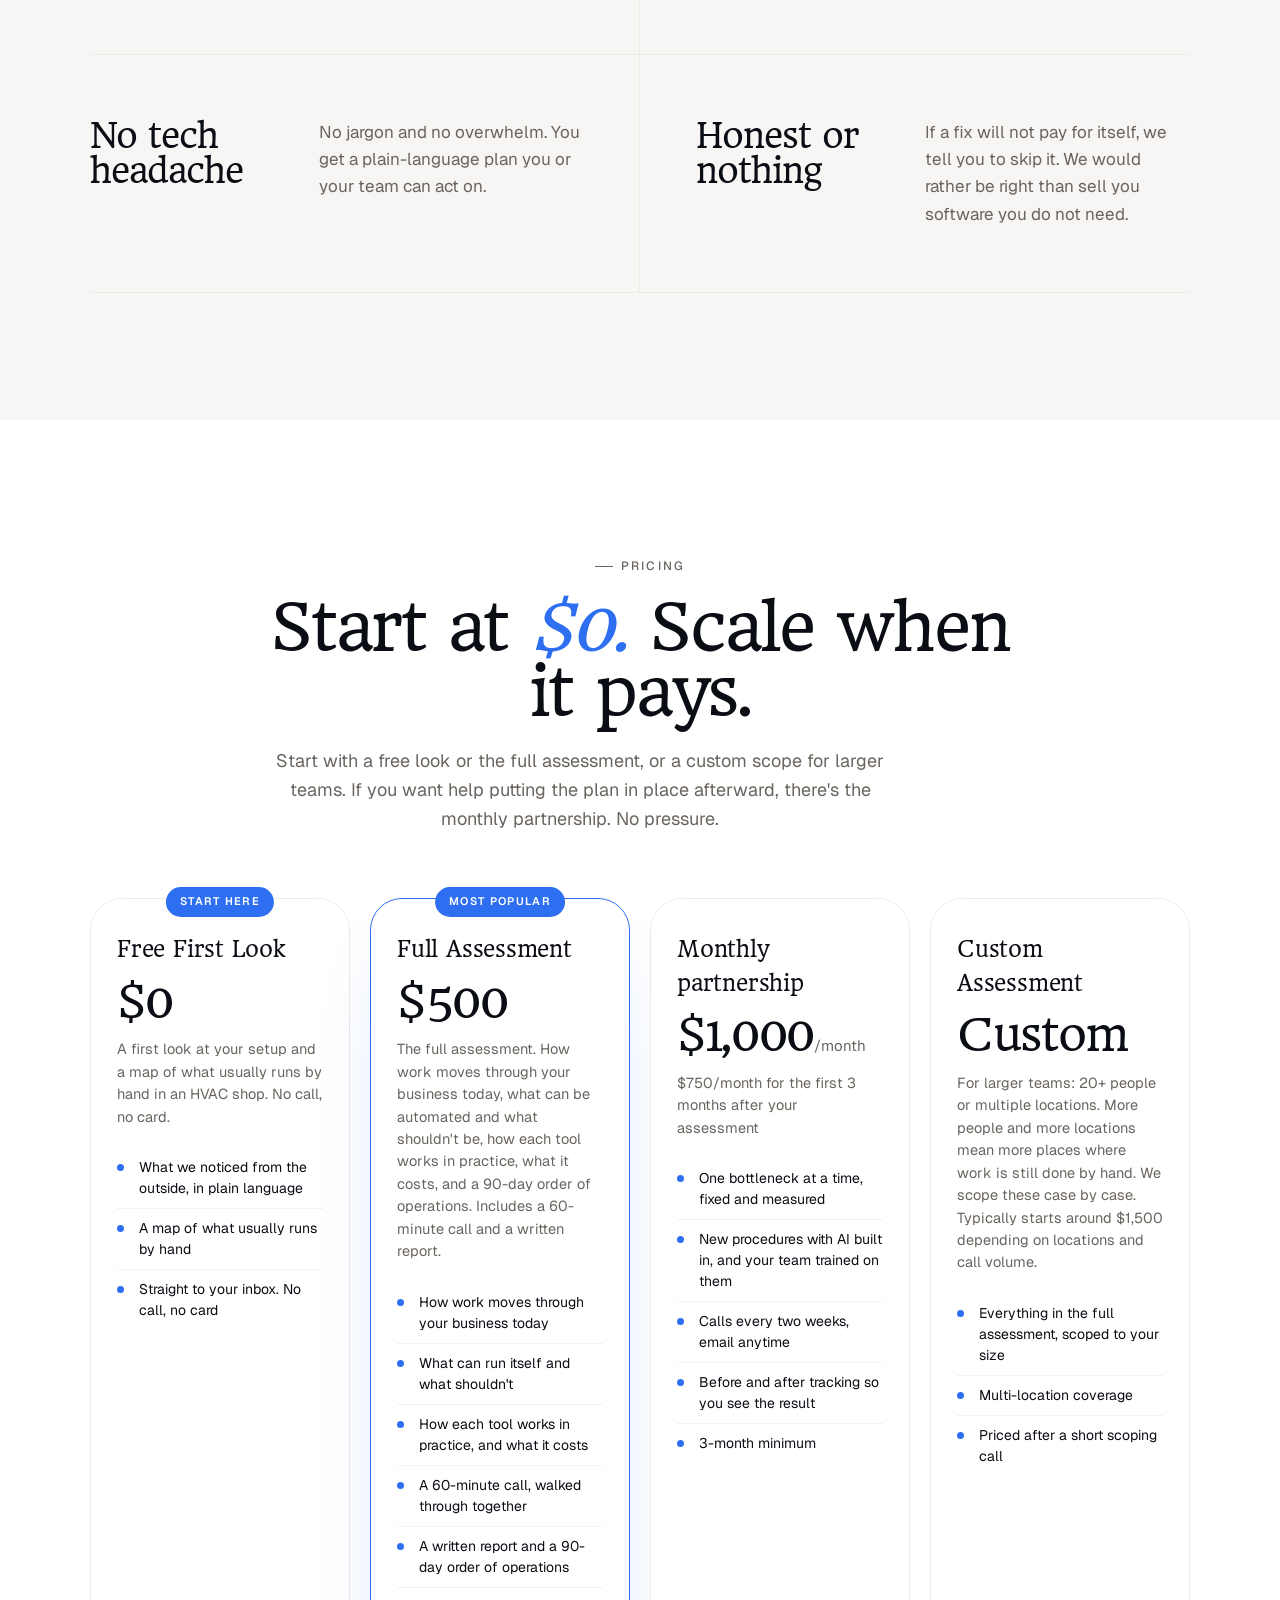
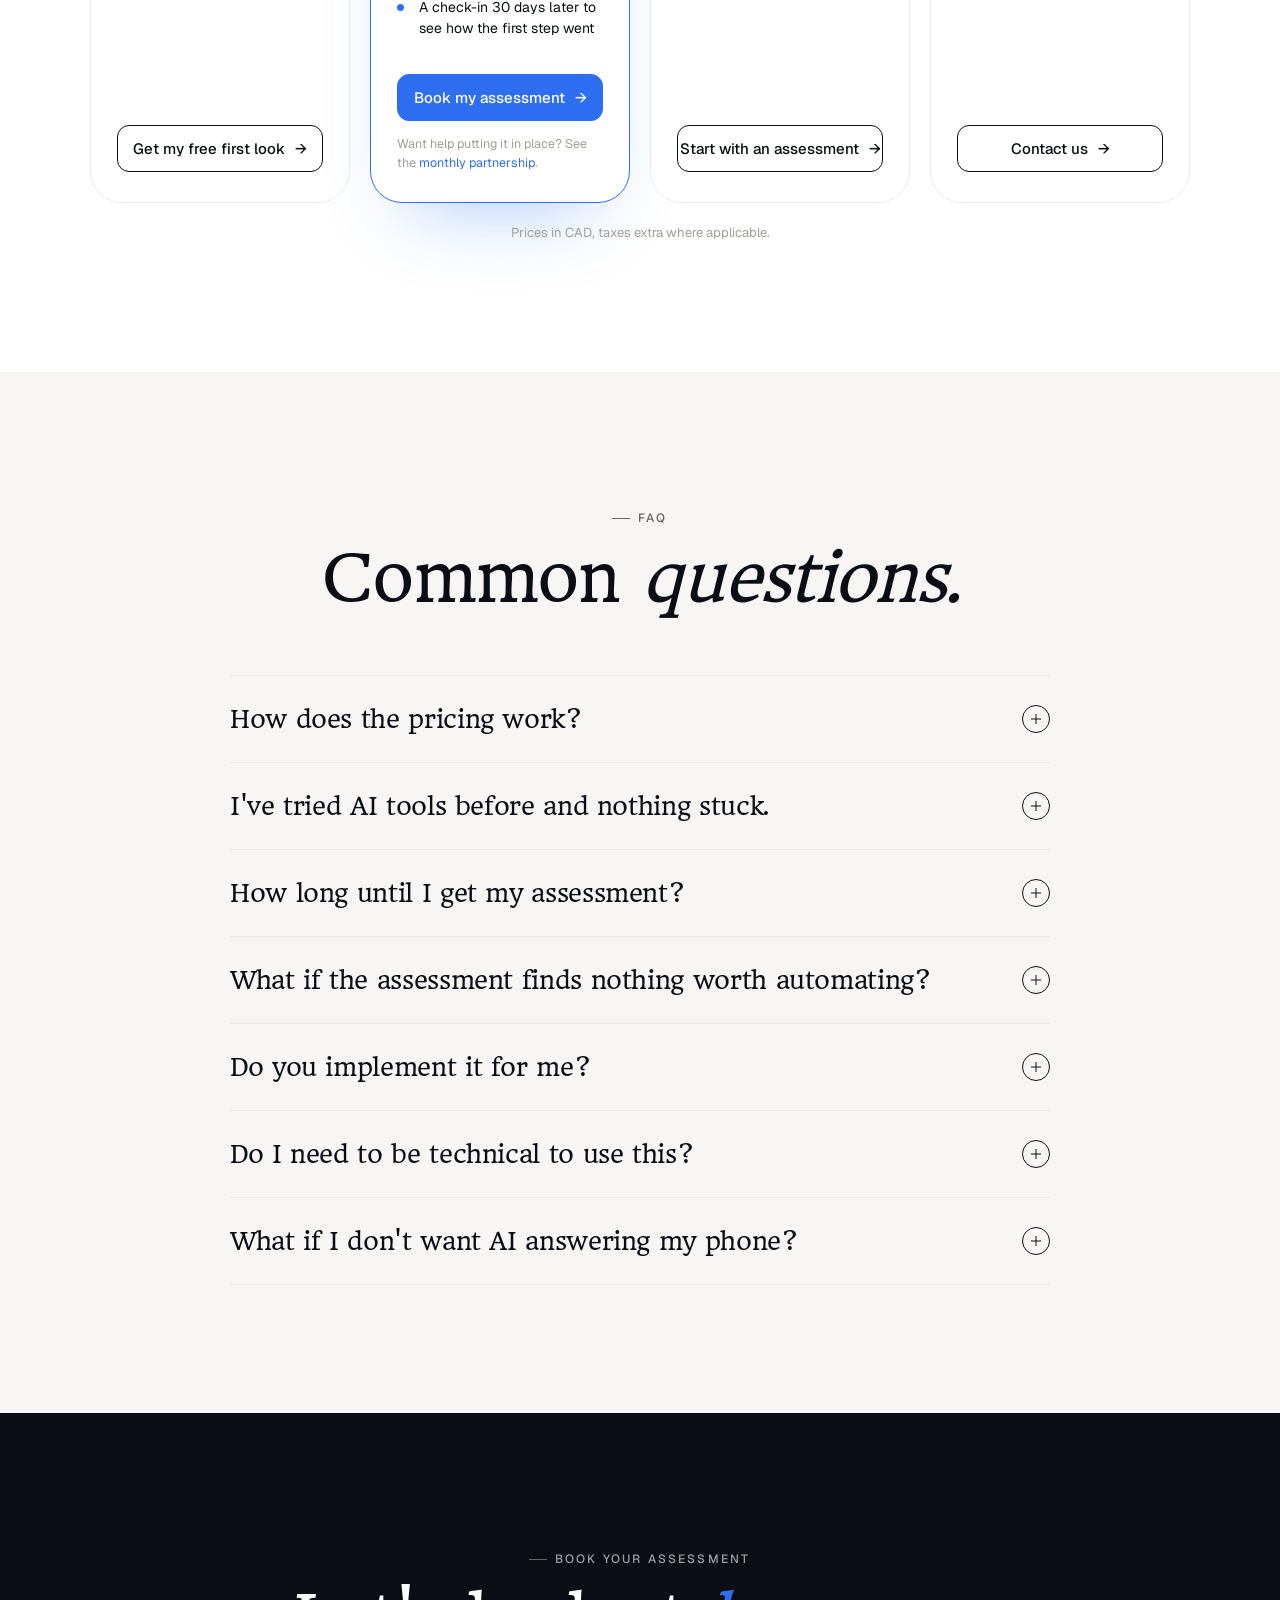
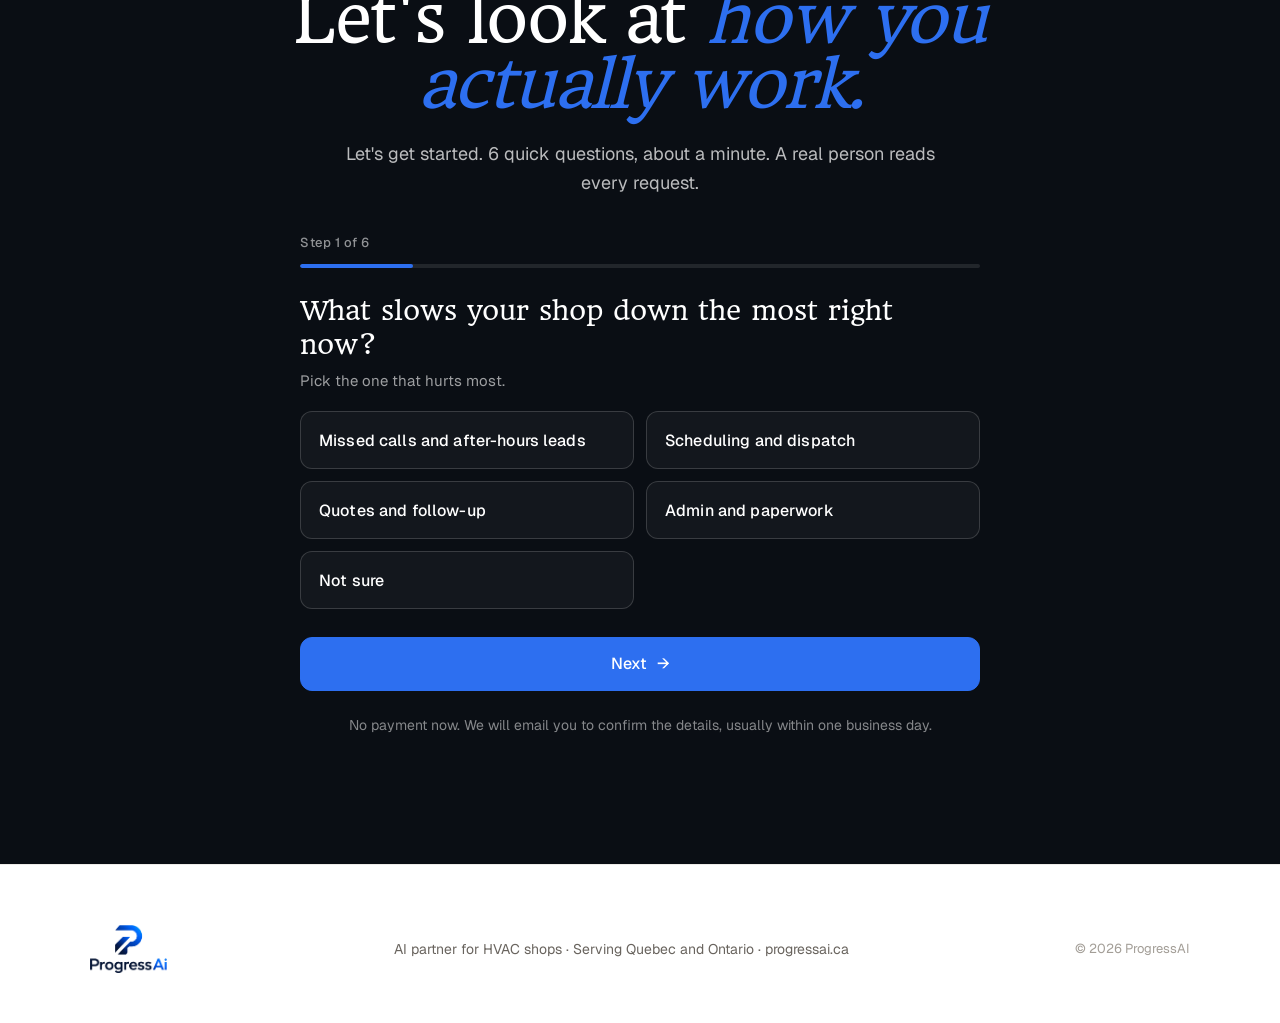
==== commit add0b671: "Reorder pricing cards smallest to largest (EN + FR) Co-Authored-By: Claude Opus 5.5 <noreply@anthrop" ====
--- a/index.html
+++ b/index.html
@@ -292,29 +292,16 @@
     </div>
     <div class="tiers reveal" style="--delay:.16s">
       <div class="tier">
-        <div class="tier-name">Custom Assessment</div>
-        <div class="tier-price">Custom</div>
-        <p class="tier-desc">For larger teams: 20+ people or multiple locations. More people and more locations mean more places where work is still done by hand. We scope these case by case. Typically starts around $1,500 depending on locations and call volume.</p>
+        <span class="tier-tag">Start here</span>
+        <div class="tier-name">Free First Look</div>
+        <div class="tier-price">$0</div>
+        <p class="tier-desc">A first look at your setup and a map of what usually runs by hand in an HVAC shop. No call, no card.</p>
         <ul class="tier-list">
-          <li>Everything in the full assessment, scoped to your size</li>
-          <li>Multi-location coverage</li>
-          <li>Priced after a short scoping call</li>
+          <li>What we noticed from the outside, in plain language</li>
+          <li>A map of what usually runs by hand</li>
+          <li>Straight to your inbox. No call, no card</li>
         </ul>
-        <a href="#book" data-pick="custom" class="btn btn-outline">Contact us <span class="arr">→</span></a>
-      </div>
-
-      <div class="tier" id="partnership">
-        <div class="tier-name">Monthly partnership</div>
-        <div class="tier-price">$1,000<span class="per">/month</span></div>
-        <p class="tier-desc">$750/month for the first 3 months after your assessment</p>
-        <ul class="tier-list">
-          <li>One bottleneck at a time, fixed and measured</li>
-          <li>New procedures with AI built in, and your team trained on them</li>
-          <li>Calls every two weeks, email anytime</li>
-          <li>Before and after tracking so you see the result</li>
-          <li>3-month minimum</li>
-        </ul>
-        <a href="#book" data-pick="full" class="btn btn-outline">Start with an assessment <span class="arr">→</span></a>
+        <a href="#book" data-pick="free" class="btn btn-outline">Get my free first look <span class="arr">→</span></a>
       </div>
 
       <div class="tier popular">
@@ -334,17 +321,30 @@
         <p style="margin-top:14px; font-size:12.5px; color:var(--ink-faint); line-height:1.5;">Want help putting it in place? See the <a href="#partnership" style="color:var(--blue);">monthly partnership</a>.</p>
       </div>
 
+      <div class="tier" id="partnership">
+        <div class="tier-name">Monthly partnership</div>
+        <div class="tier-price">$1,000<span class="per">/month</span></div>
+        <p class="tier-desc">$750/month for the first 3 months after your assessment</p>
+        <ul class="tier-list">
+          <li>One bottleneck at a time, fixed and measured</li>
+          <li>New procedures with AI built in, and your team trained on them</li>
+          <li>Calls every two weeks, email anytime</li>
+          <li>Before and after tracking so you see the result</li>
+          <li>3-month minimum</li>
+        </ul>
+        <a href="#book" data-pick="full" class="btn btn-outline">Start with an assessment <span class="arr">→</span></a>
+      </div>
+
       <div class="tier">
-        <span class="tier-tag">Start here</span>
-        <div class="tier-name">Free First Look</div>
-        <div class="tier-price">$0</div>
-        <p class="tier-desc">A first look at your setup and a map of what usually runs by hand in an HVAC shop. No call, no card.</p>
+        <div class="tier-name">Custom Assessment</div>
+        <div class="tier-price">Custom</div>
+        <p class="tier-desc">For larger teams: 20+ people or multiple locations. More people and more locations mean more places where work is still done by hand. We scope these case by case. Typically starts around $1,500 depending on locations and call volume.</p>
         <ul class="tier-list">
-          <li>What we noticed from the outside, in plain language</li>
-          <li>A map of what usually runs by hand</li>
-          <li>Straight to your inbox. No call, no card</li>
+          <li>Everything in the full assessment, scoped to your size</li>
+          <li>Multi-location coverage</li>
+          <li>Priced after a short scoping call</li>
         </ul>
-        <a href="#book" data-pick="free" class="btn btn-outline">Get my free first look <span class="arr">→</span></a>
+        <a href="#book" data-pick="custom" class="btn btn-outline">Contact us <span class="arr">→</span></a>
       </div>
     </div>
 
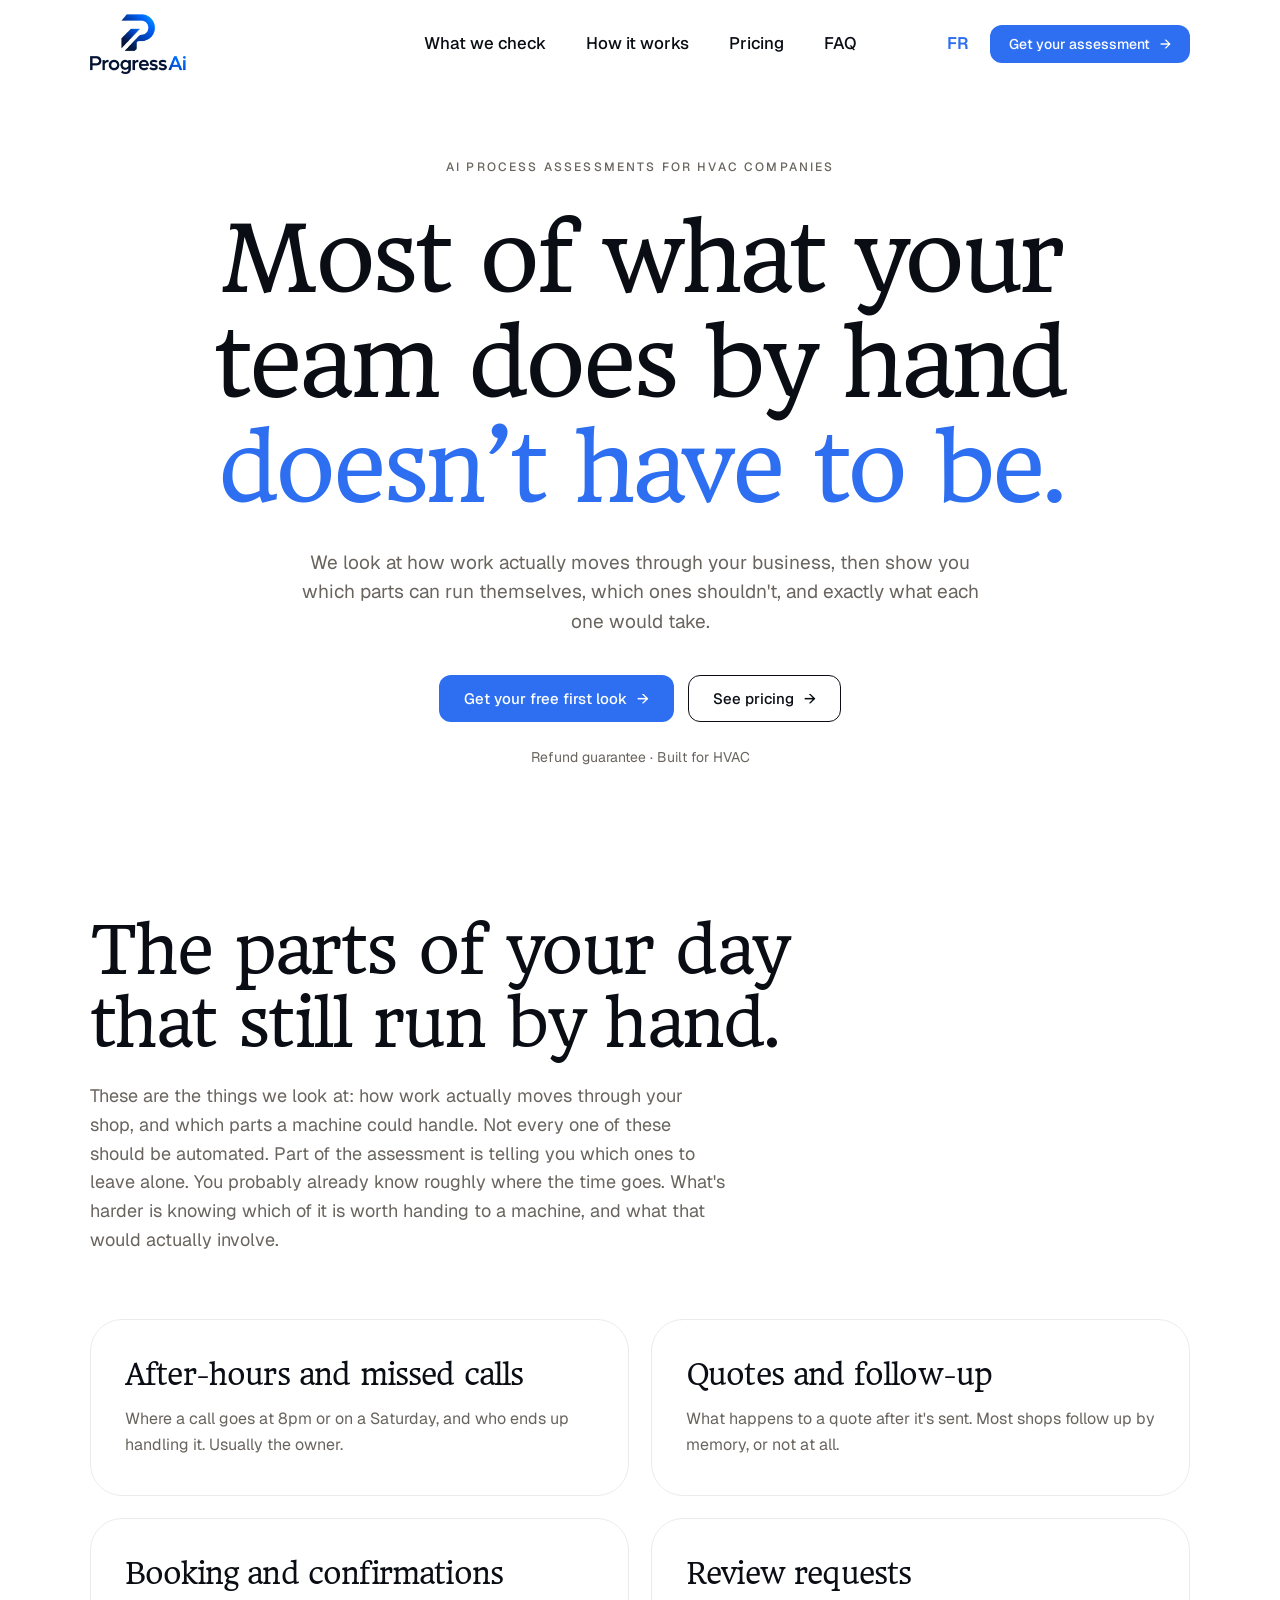
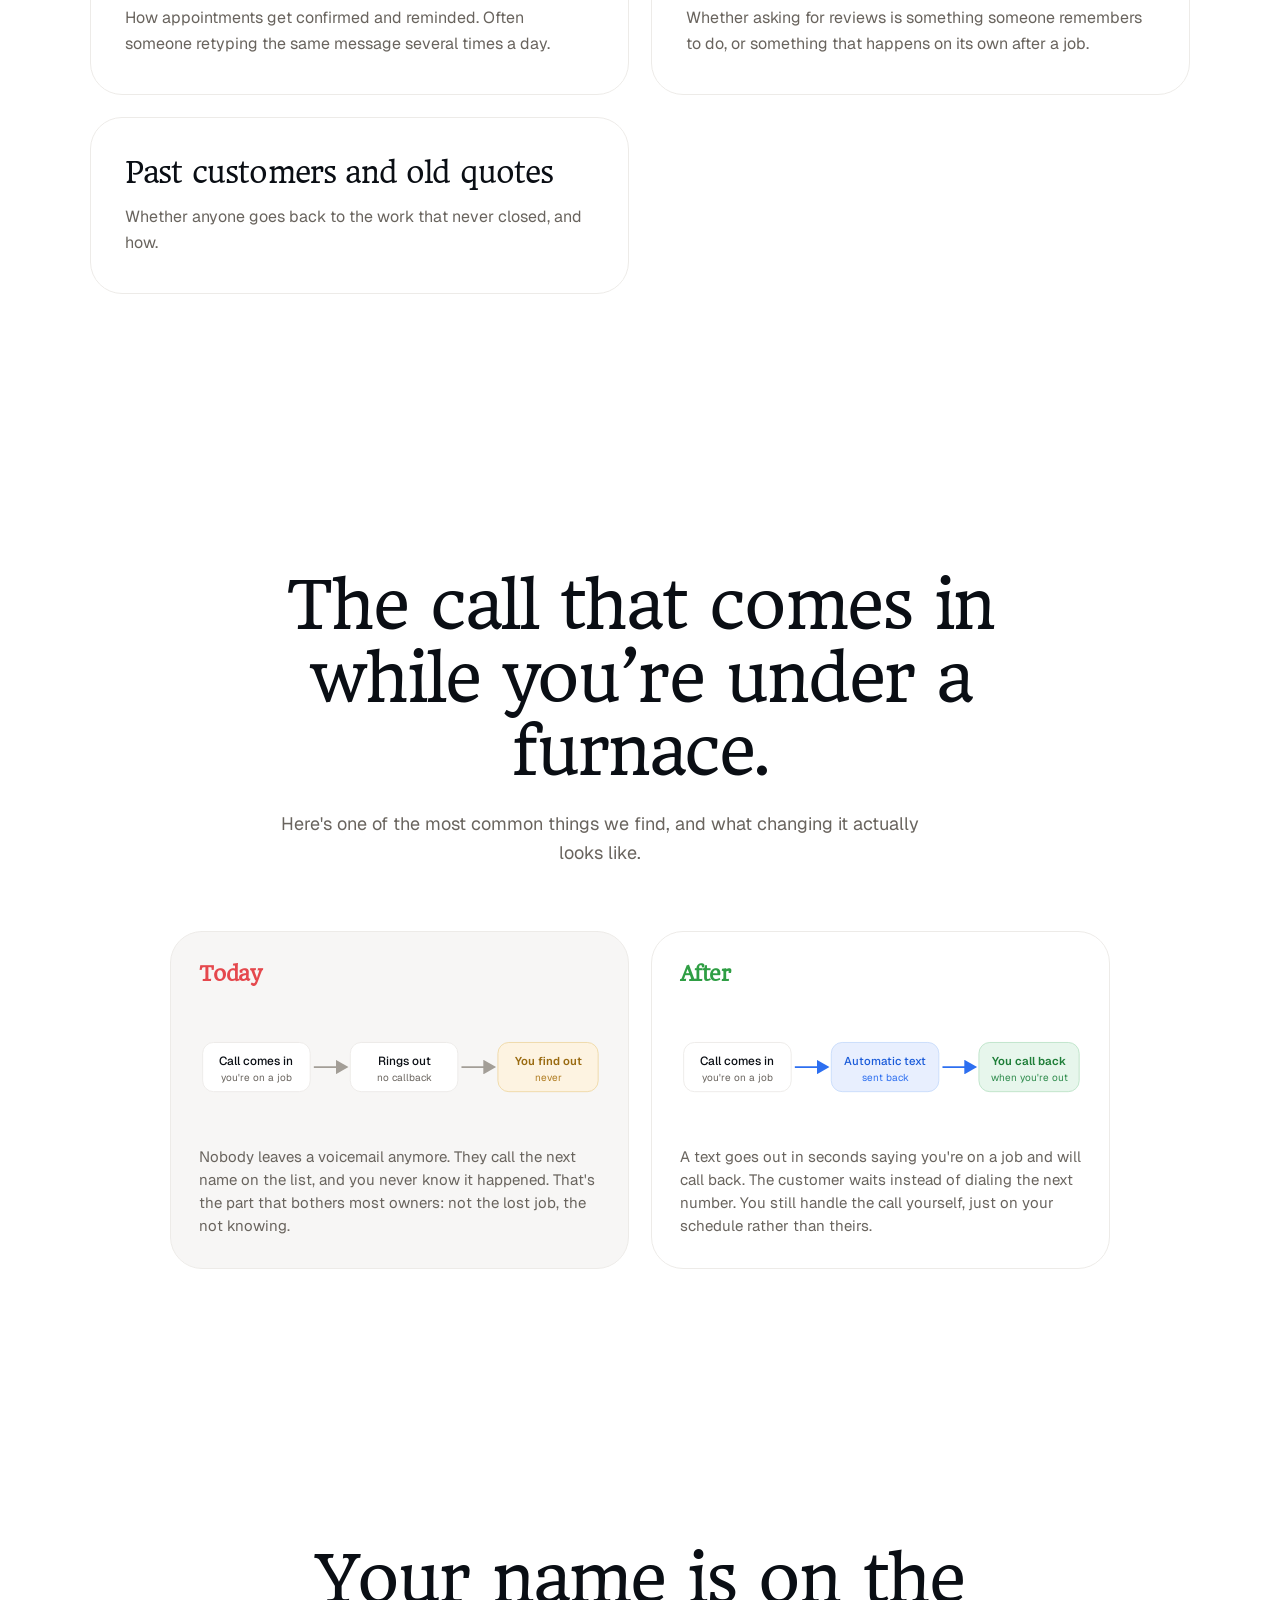
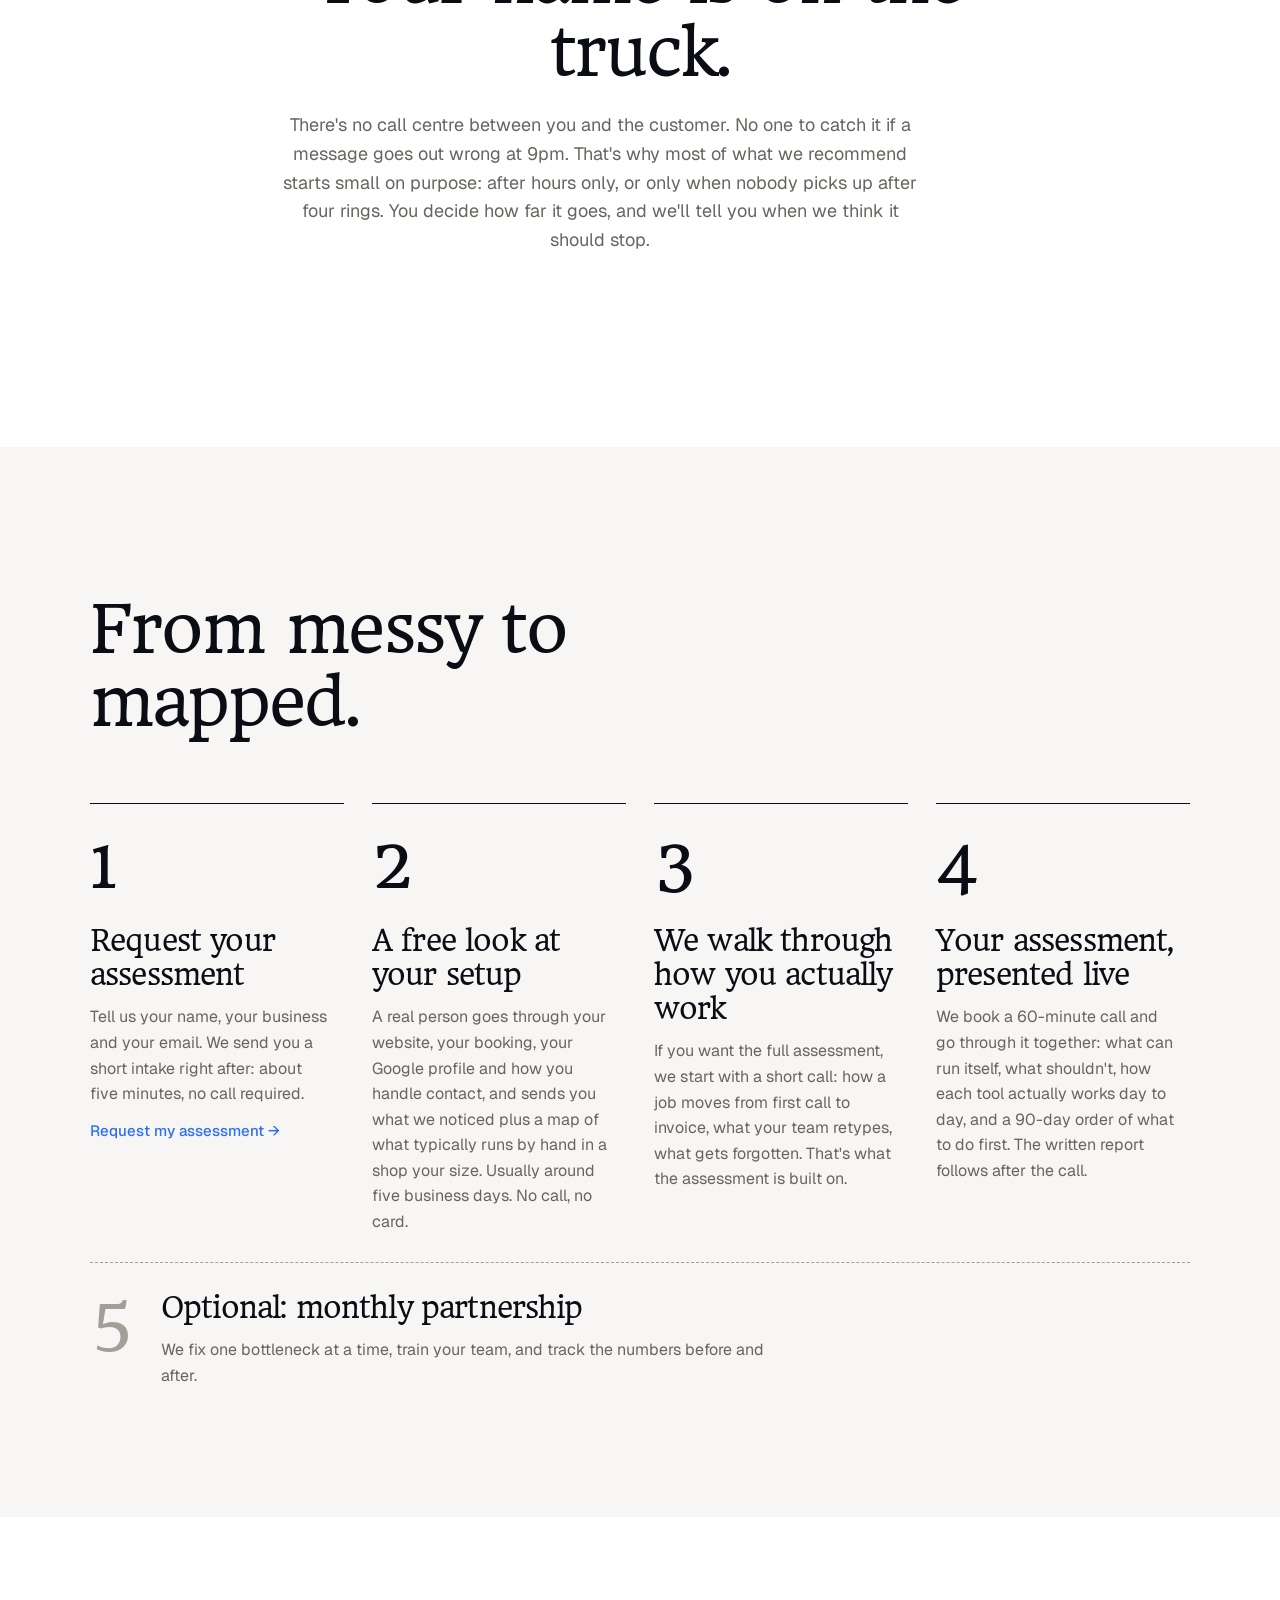
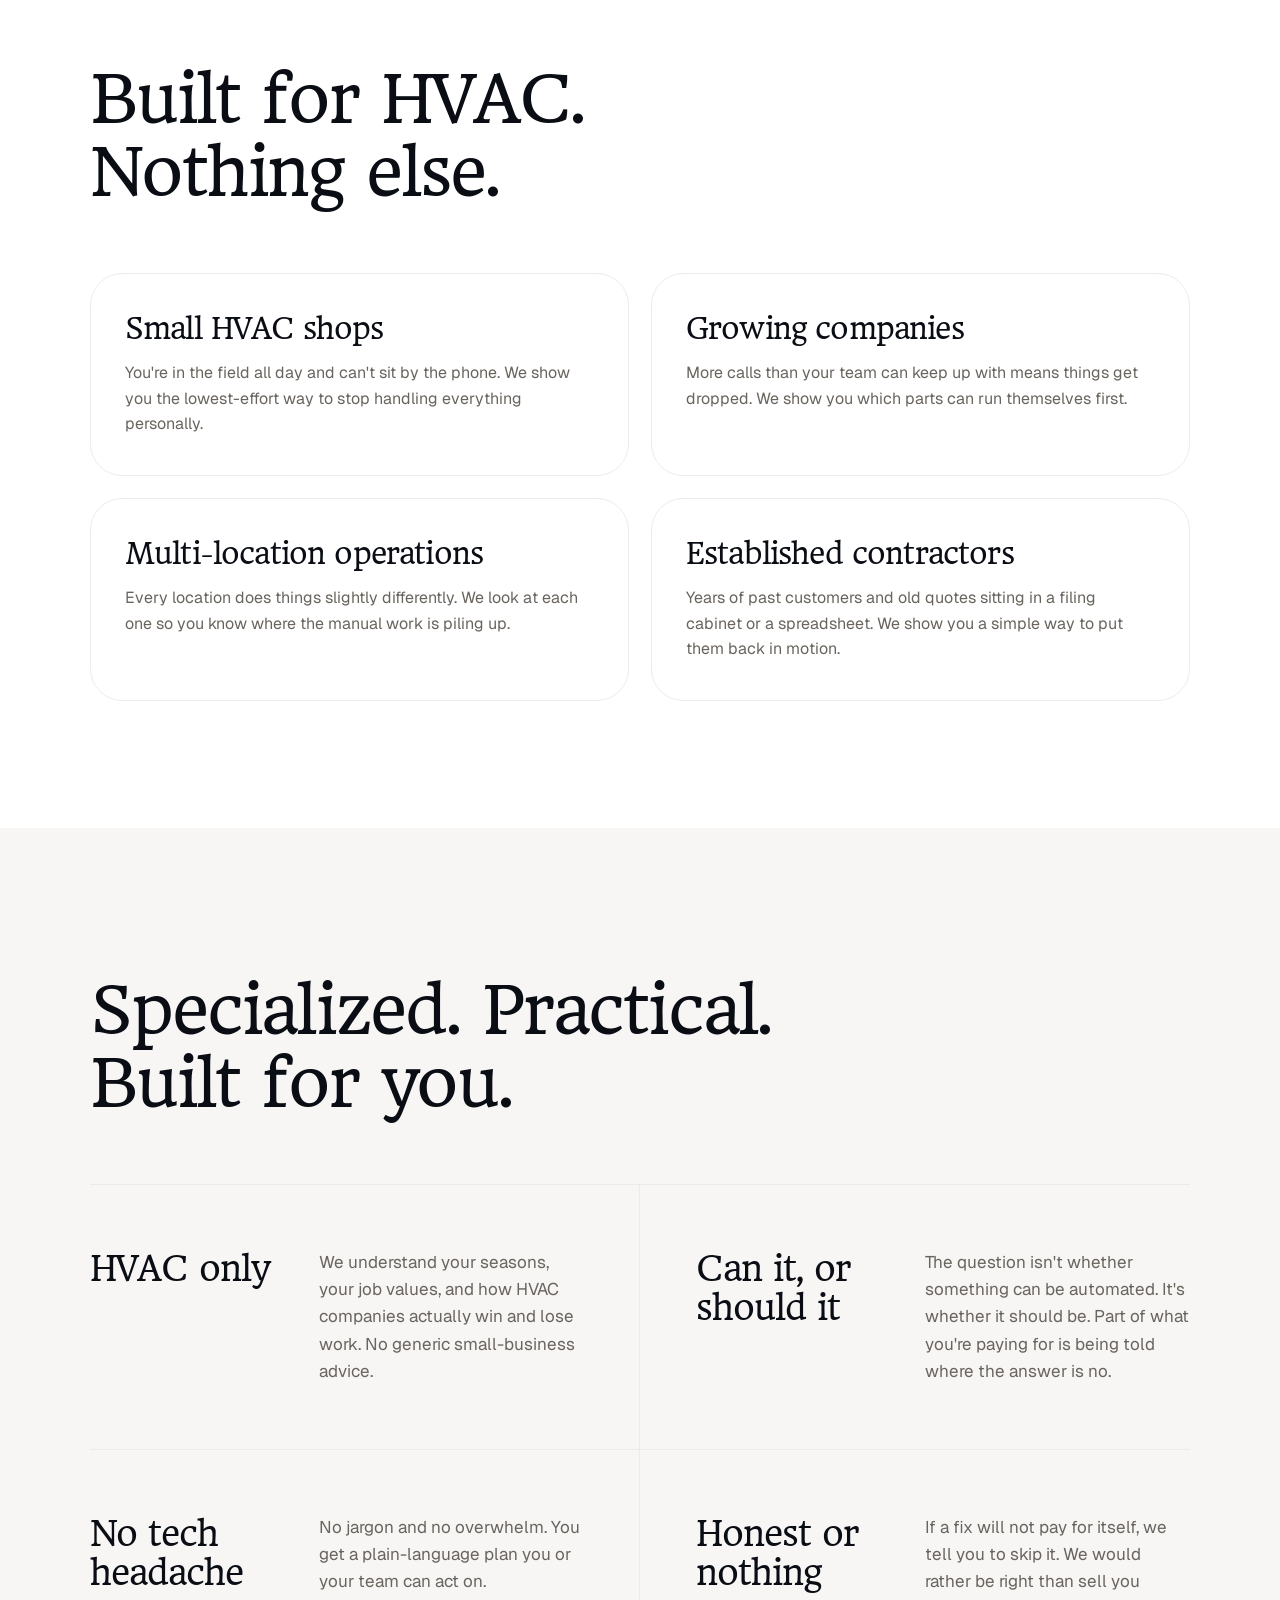
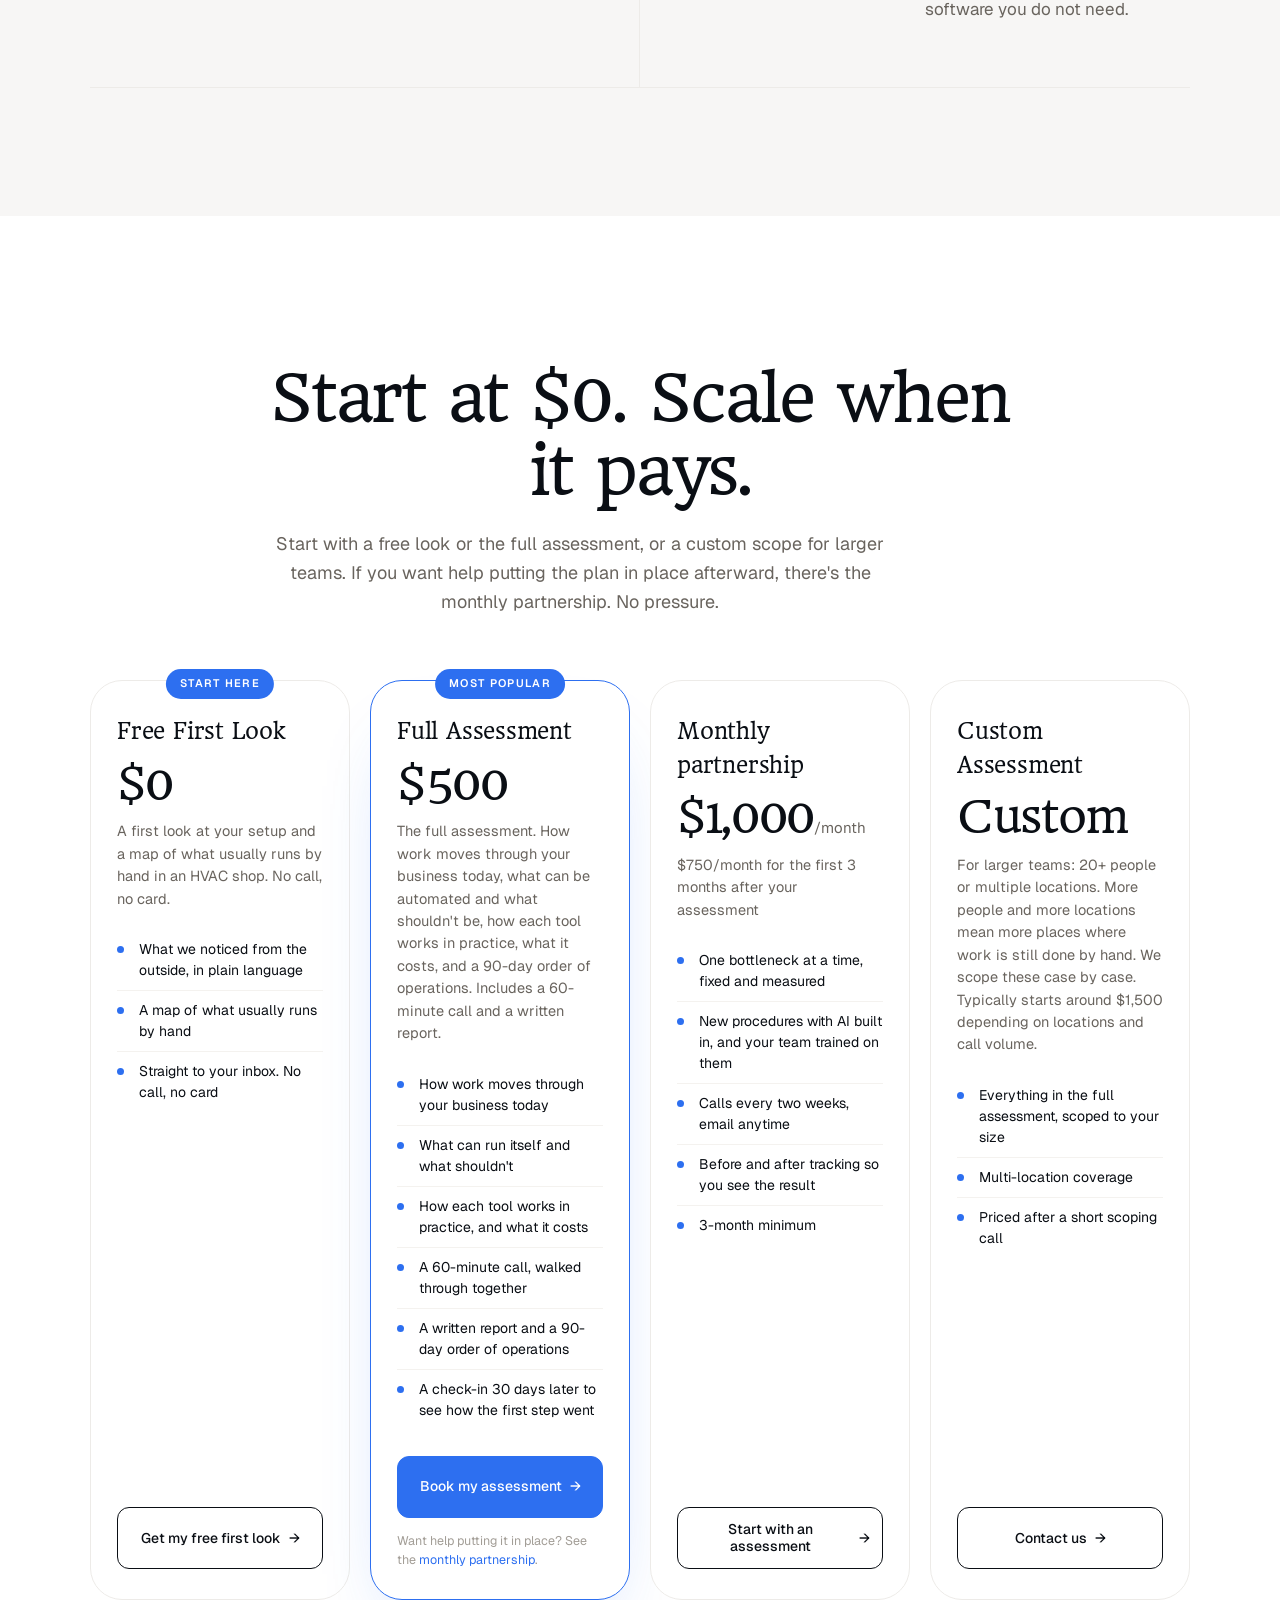
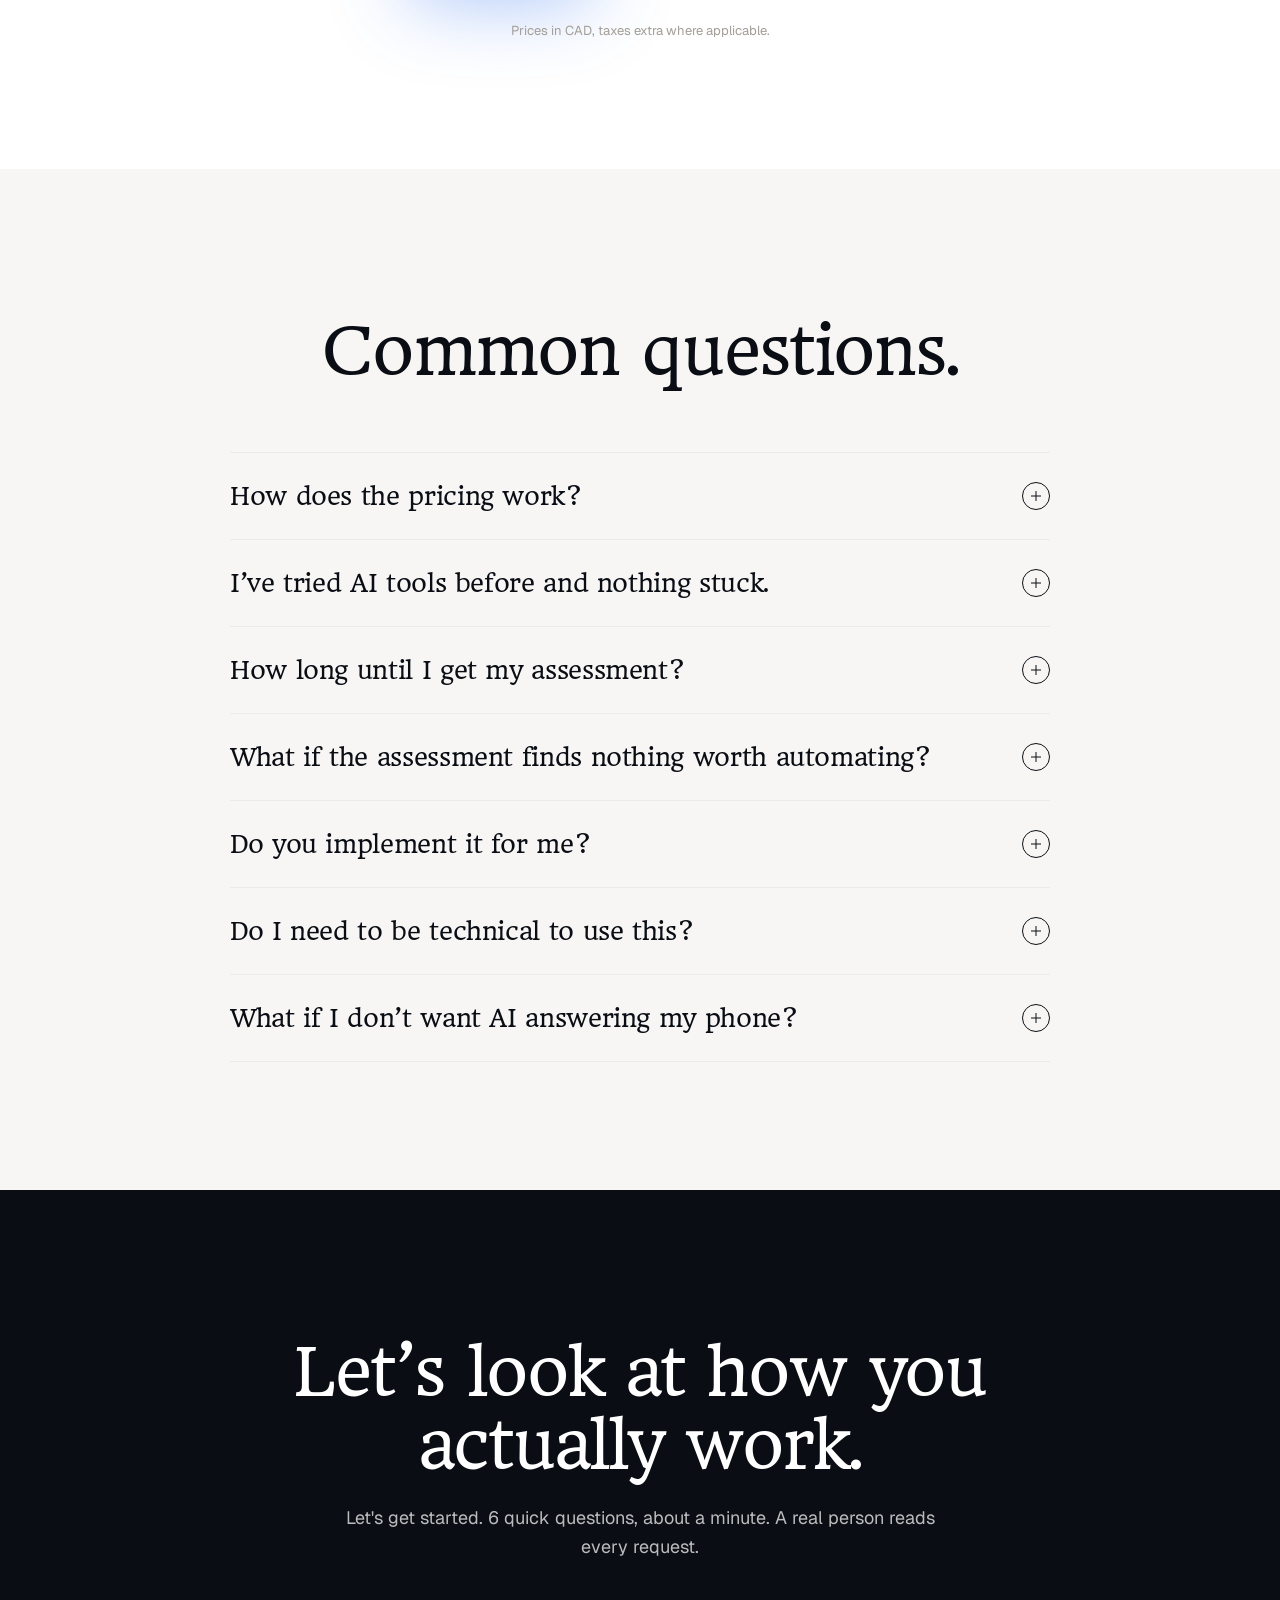
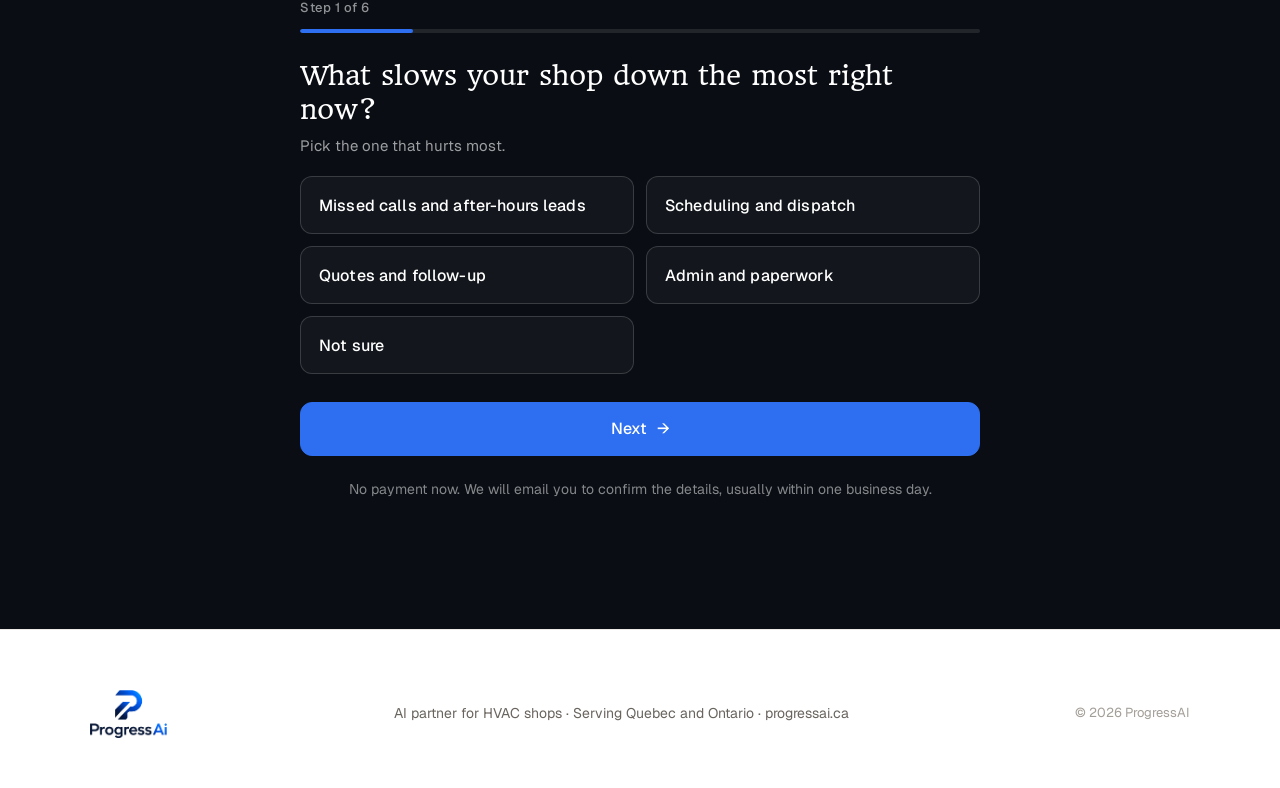
==== commit f0ff27ec: "Remove AI-template patterns and fix heading line overlap (EN + FR) Co-Authored-By: Claude Opus 5.5 <" ====
--- a/index.html
+++ b/index.html
@@ -62,7 +62,7 @@
     <div class="hero-copy">
       <span class="eyebrow reveal">AI process assessments for HVAC companies</span>
       <h1 class="reveal" style="--delay:.08s">
-        Most of what your team does by hand <span class="accent">doesn't have to be.</span>
+        Most of what your team does by hand <span class="accent">doesn’t have to be.</span>
       </h1>
       <p class="lede reveal" style="--delay:.16s">
         We look at how work actually moves through your business, then show you which parts can run themselves, which ones shouldn't, and exactly what each one would take.
@@ -96,33 +96,27 @@
 <section id="services">
   <div class="container">
     <div class="section-head">
-      <span class="eyebrow reveal">What we look at</span>
-      <h2 class="reveal" style="--delay:.08s">The parts of your day that <em style="font-style:italic;color:var(--blue);">still run by hand.</em></h2>
+      <h2 class="reveal" style="--delay:.08s">The parts of your day that still run by hand.</h2>
       <p class="reveal" style="--delay:.16s">These are the things we look at: how work actually moves through your shop, and which parts a machine could handle. Not every one of these should be automated. Part of the assessment is telling you which ones to leave alone. You probably already know roughly where the time goes. What's harder is knowing which of it is worth handing to a machine, and what that would actually involve.</p>
     </div>
     <div class="grid-4">
       <div class="card reveal">
-        <span class="card-num">01 / LOOK</span>
         <h3>After-hours and missed calls</h3>
         <p>Where a call goes at 8pm or on a Saturday, and who ends up handling it. Usually the owner.</p>
       </div>
       <div class="card reveal" style="--delay:.08s">
-        <span class="card-num">02 / LOOK</span>
         <h3>Quotes and follow-up</h3>
         <p>What happens to a quote after it's sent. Most shops follow up by memory, or not at all.</p>
       </div>
       <div class="card reveal" style="--delay:.16s">
-        <span class="card-num">03 / LOOK</span>
         <h3>Booking and confirmations</h3>
         <p>How appointments get confirmed and reminded. Often someone retyping the same message several times a day.</p>
       </div>
       <div class="card reveal" style="--delay:.24s">
-        <span class="card-num">04 / LOOK</span>
         <h3>Review requests</h3>
         <p>Whether asking for reviews is something someone remembers to do, or something that happens on its own after a job.</p>
       </div>
       <div class="card reveal" style="--delay:.32s">
-        <span class="card-num">05 / LOOK</span>
         <h3>Past customers and old quotes</h3>
         <p>Whether anyone goes back to the work that never closed, and how.</p>
       </div>
@@ -133,8 +127,7 @@
 <section id="missed-call">
   <div class="container">
     <div class="section-head" style="text-align:center; max-width:720px; margin-left:auto; margin-right:auto;">
-      <span class="eyebrow reveal" style="margin-left:auto;margin-right:auto;">A typical example</span>
-      <h2 class="reveal" style="--delay:.08s">The call that comes in <em style="font-style:italic;color:var(--blue);">while you're under a furnace.</em></h2>
+      <h2 class="reveal" style="--delay:.08s">The call that comes in while you’re under a furnace.</h2>
       <p class="reveal" style="--delay:.16s">Here's one of the most common things we find, and what changing it actually looks like.</p>
     </div>
     <div class="ba-grid reveal" style="--delay:.2s">
@@ -181,8 +174,7 @@
 <section id="different">
   <div class="container">
     <div class="section-head" style="text-align:center; max-width:720px; margin-left:auto; margin-right:auto;">
-      <span class="eyebrow reveal" style="margin-left:auto;margin-right:auto;">Why this is different</span>
-      <h2 class="reveal" style="--delay:.08s">Your name is on <em style="font-style:italic;color:var(--blue);">the truck.</em></h2>
+      <h2 class="reveal" style="--delay:.08s">Your name is on the truck.</h2>
       <p class="reveal" style="--delay:.16s">There's no call centre between you and the customer. No one to catch it if a message goes out wrong at 9pm. That's why most of what we recommend starts small on purpose: after hours only, or only when nobody picks up after four rings. You decide how far it goes, and we'll tell you when we think it should stop.</p>
     </div>
   </div>
@@ -191,8 +183,7 @@
 <section id="process" style="background:#F7F6F5;">
   <div class="container">
     <div class="section-head">
-      <span class="eyebrow reveal">How it works</span>
-      <h2 class="reveal" style="--delay:.08s">From messy <em style="font-style:italic;color:var(--blue);">to mapped.</em></h2>
+      <h2 class="reveal" style="--delay:.08s">From messy to mapped.</h2>
     </div>
     <div class="process-grid process-4">
       <div class="step reveal">
@@ -228,27 +219,22 @@
 <section id="who">
   <div class="container">
     <div class="section-head">
-      <span class="eyebrow reveal">Who this is for</span>
-      <h2 class="reveal" style="--delay:.08s">Built for HVAC. <em style="font-style:italic;color:var(--blue);">Nothing else.</em></h2>
+      <h2 class="reveal" style="--delay:.08s">Built for HVAC. Nothing else.</h2>
     </div>
     <div class="grid-4">
       <div class="card reveal">
-        <span class="card-num">FOR</span>
         <h3>Small HVAC shops</h3>
         <p>You're in the field all day and can't sit by the phone. We show you the lowest-effort way to stop handling everything personally.</p>
       </div>
       <div class="card reveal" style="--delay:.08s">
-        <span class="card-num">FOR</span>
         <h3>Growing companies</h3>
         <p>More calls than your team can keep up with means things get dropped. We show you which parts can run themselves first.</p>
       </div>
       <div class="card reveal" style="--delay:.16s">
-        <span class="card-num">FOR</span>
         <h3>Multi-location operations</h3>
         <p>Every location does things slightly differently. We look at each one so you know where the manual work is piling up.</p>
       </div>
       <div class="card reveal" style="--delay:.24s">
-        <span class="card-num">FOR</span>
         <h3>Established contractors</h3>
         <p>Years of past customers and old quotes sitting in a filing cabinet or a spreadsheet. We show you a simple way to put them back in motion.</p>
       </div>
@@ -259,8 +245,7 @@
 <section id="why" style="background:#F7F6F5;">
   <div class="container">
     <div class="section-head">
-      <span class="eyebrow reveal">Why us</span>
-      <h2 class="reveal" style="--delay:.08s">Specialized. Practical. <em style="font-style:italic;color:var(--blue);">Built for you.</em></h2>
+      <h2 class="reveal" style="--delay:.08s">Specialized. Practical. Built for you.</h2>
     </div>
     <div class="why-grid">
       <div class="why-item reveal">
@@ -286,8 +271,7 @@
 <section id="pricing">
   <div class="container">
     <div class="section-head" style="text-align:center; max-width:760px; margin-left:auto; margin-right:auto;">
-      <span class="eyebrow reveal" style="margin-left:auto;margin-right:auto;">Pricing</span>
-      <h2 class="reveal" style="--delay:.08s">Start at <em style="font-style:italic;color:var(--blue);">$0.</em> Scale when it pays.</h2>
+      <h2 class="reveal" style="--delay:.08s">Start at $0. Scale when it pays.</h2>
       <p class="reveal" style="--delay:.16s">Start with a free look or the full assessment, or a custom scope for larger teams. If you want help putting the plan in place afterward, there's the monthly partnership. No pressure.</p>
     </div>
     <div class="tiers reveal" style="--delay:.16s">
@@ -355,8 +339,7 @@
 <section id="faq" style="background:#F7F6F5;">
   <div class="container">
     <div class="section-head" style="text-align:center; max-width:760px; margin-left:auto; margin-right:auto;">
-      <span class="eyebrow reveal" style="margin-left:auto;margin-right:auto;">FAQ</span>
-      <h2 class="reveal" style="--delay:.08s">Common <em style="font-style:italic;">questions.</em></h2>
+      <h2 class="reveal" style="--delay:.08s">Common questions.</h2>
     </div>
     <div class="faq-list">
       <div class="faq reveal">
@@ -368,7 +351,7 @@
       </div>
       <div class="faq reveal" style="--delay:.05s">
         <button class="faq-q" aria-expanded="false">
-          <span>I've tried AI tools before and nothing stuck.</span>
+          <span>I’ve tried AI tools before and nothing stuck.</span>
           <span class="faq-icon" aria-hidden="true"></span>
         </button>
         <div class="faq-a"><div class="faq-a-inner">That's the usual story. Most owners have an account somewhere they stopped opening. The gap isn't the tools, it's that nobody set them up around how your shop actually runs. That's the whole point of the assessment: what to turn on, in what order, and what to leave alone.</div></div>
@@ -403,7 +386,7 @@
       </div>
       <div class="faq reveal" style="--delay:.25s">
         <button class="faq-q" aria-expanded="false">
-          <span>What if I don't want AI answering my phone?</span>
+          <span>What if I don’t want AI answering my phone?</span>
           <span class="faq-icon" aria-hidden="true"></span>
         </button>
         <div class="faq-a"><div class="faq-a-inner">Then it shouldn't. A lot of what we recommend starts small on purpose: after hours only, or only when nobody picks up after four rings, with everything during the day staying human. You decide how far it goes, and we'll tell you when we think it should stop.</div></div>
@@ -414,8 +397,7 @@
 
 <section class="final" id="book">
   <div class="container">
-    <span class="eyebrow reveal" style="color:rgba(255,255,255,.6);">Book your assessment</span>
-    <h2 class="reveal" style="--delay:.08s; margin-top:18px;">Let's look at <em style="font-style:italic;color:#2D6FF0;">how you actually work.</em></h2>
+    <h2 class="reveal" style="--delay:.08s; margin-top:18px;">Let’s look at how you actually work.</h2>
     <p class="reveal" style="--delay:.16s">Let's get started. 6 quick questions, about a minute. A real person reads every request.</p>
     <form class="contact-form step-form reveal" method="POST" action="https://formsubmit.co/samuel@progressai.ca" style="--delay:.22s" data-step-label="Step {n} of {total}">
       <input type="hidden" name="_subject" value="New assessment request from the ProgressAI site" />
--- a/styles.css
+++ b/styles.css
@@ -37,7 +37,7 @@
     font-family: 'Headland One', Georgia, serif;
     font-weight: 400;
     letter-spacing: -0.03em;
-    line-height: 1.02;
+    line-height: 1.14;
     margin: 0;
     color: var(--ink);
     word-wrap: break-word;
@@ -46,7 +46,7 @@
   }
   h1 { font-size: clamp(44px, 7.2vw, 96px); letter-spacing: -0.04em; }
   h2 { font-size: clamp(36px, 5.2vw, 64px); }
-  h3 { font-size: clamp(22px, 2.2vw, 28px); }
+  h3 { font-size: clamp(22px, 2.2vw, 28px); line-height: 1.22; }
   p  { margin: 0; }
 
   .eyebrow {
@@ -57,9 +57,6 @@
     letter-spacing: 0.18em;
     text-transform: uppercase;
     color: var(--ink-soft);
-  }
-  .eyebrow::before {
-    content:""; width: 18px; height: 1px; background: var(--ink-soft);
   }
 
   .container {
@@ -178,7 +175,7 @@
     letter-spacing: -0.04em;
     margin: 26px 0 28px;
   }
-  .hero h1 .accent { color: var(--blue); font-style: italic; }
+  .hero h1 .accent { color: var(--blue); }
   .hero p.lede {
     max-width: 680px; margin: 0 auto;
     font-size: clamp(17px, 1.5vw, 19px);
@@ -328,7 +325,7 @@
   }
   .why-item:nth-child(odd) { padding-right: 56px; border-right: 1px solid var(--line); }
   .why-item:nth-child(even) { padding-left: 56px; }
-  .why-item h3 { font-size: clamp(26px, 2.6vw, 34px); line-height: 1.05; }
+  .why-item h3 { font-size: clamp(26px, 2.6vw, 34px); line-height: 1.18; }
   .why-item p { color: var(--ink-soft); font-size: 17px; line-height: 1.6; }
   @media (max-width: 820px) {
     .why-grid { grid-template-columns: 1fr; }
@@ -691,9 +688,10 @@
   .tier-list li { position: relative; padding: 9px 0 9px 22px; font-size: 14px; line-height: 1.5; color: var(--ink); border-top: 1px solid var(--line-soft); }
   .tier-list li:first-child { border-top: 0; }
   .tier-list li::before { content: ""; position: absolute; left: 0; top: 16px; width: 7px; height: 7px; border-radius: 50%; background: var(--blue); }
-  .tier .btn { width: 100%; justify-content: center; margin-top: auto; }
+  .tier .btn { width: 100%; justify-content: center; margin-top: auto; white-space: normal; text-align: center; line-height: 1.25; font-size: 14px; gap: 8px; min-height: 52px; padding: 12px 12px; }
   .tier.popular .btn-outline { background: var(--blue); color: #fff; border-color: var(--blue); }
   .tier.popular .btn-outline:hover { background: var(--blue-deep); border-color: var(--blue-deep); }
+  @media (min-width: 981px) { .tier .btn { min-height: 62px; } }
   @media (max-width: 980px) { .tiers { grid-template-columns: repeat(2, minmax(0, 1fr)); } }
   @media (max-width: 560px) { .tiers { grid-template-columns: 1fr; } }
 
@@ -755,7 +753,6 @@
     padding: clamp(40px, 5vw, 64px);
   }
   .dfy-card .eyebrow { color: rgba(255,255,255,.6); justify-content: center; }
-  .dfy-card .eyebrow::before { background: rgba(255,255,255,.6); }
   .dfy-card h2 { color: #fff; margin: 18px 0 18px; }
   .dfy-card p { color: rgba(255,255,255,.72); font-size: 18px; line-height: 1.6; max-width: 620px; margin: 0 auto 32px; }
   .dfy-card .btn-primary { background: #fff; color: var(--ink); }
